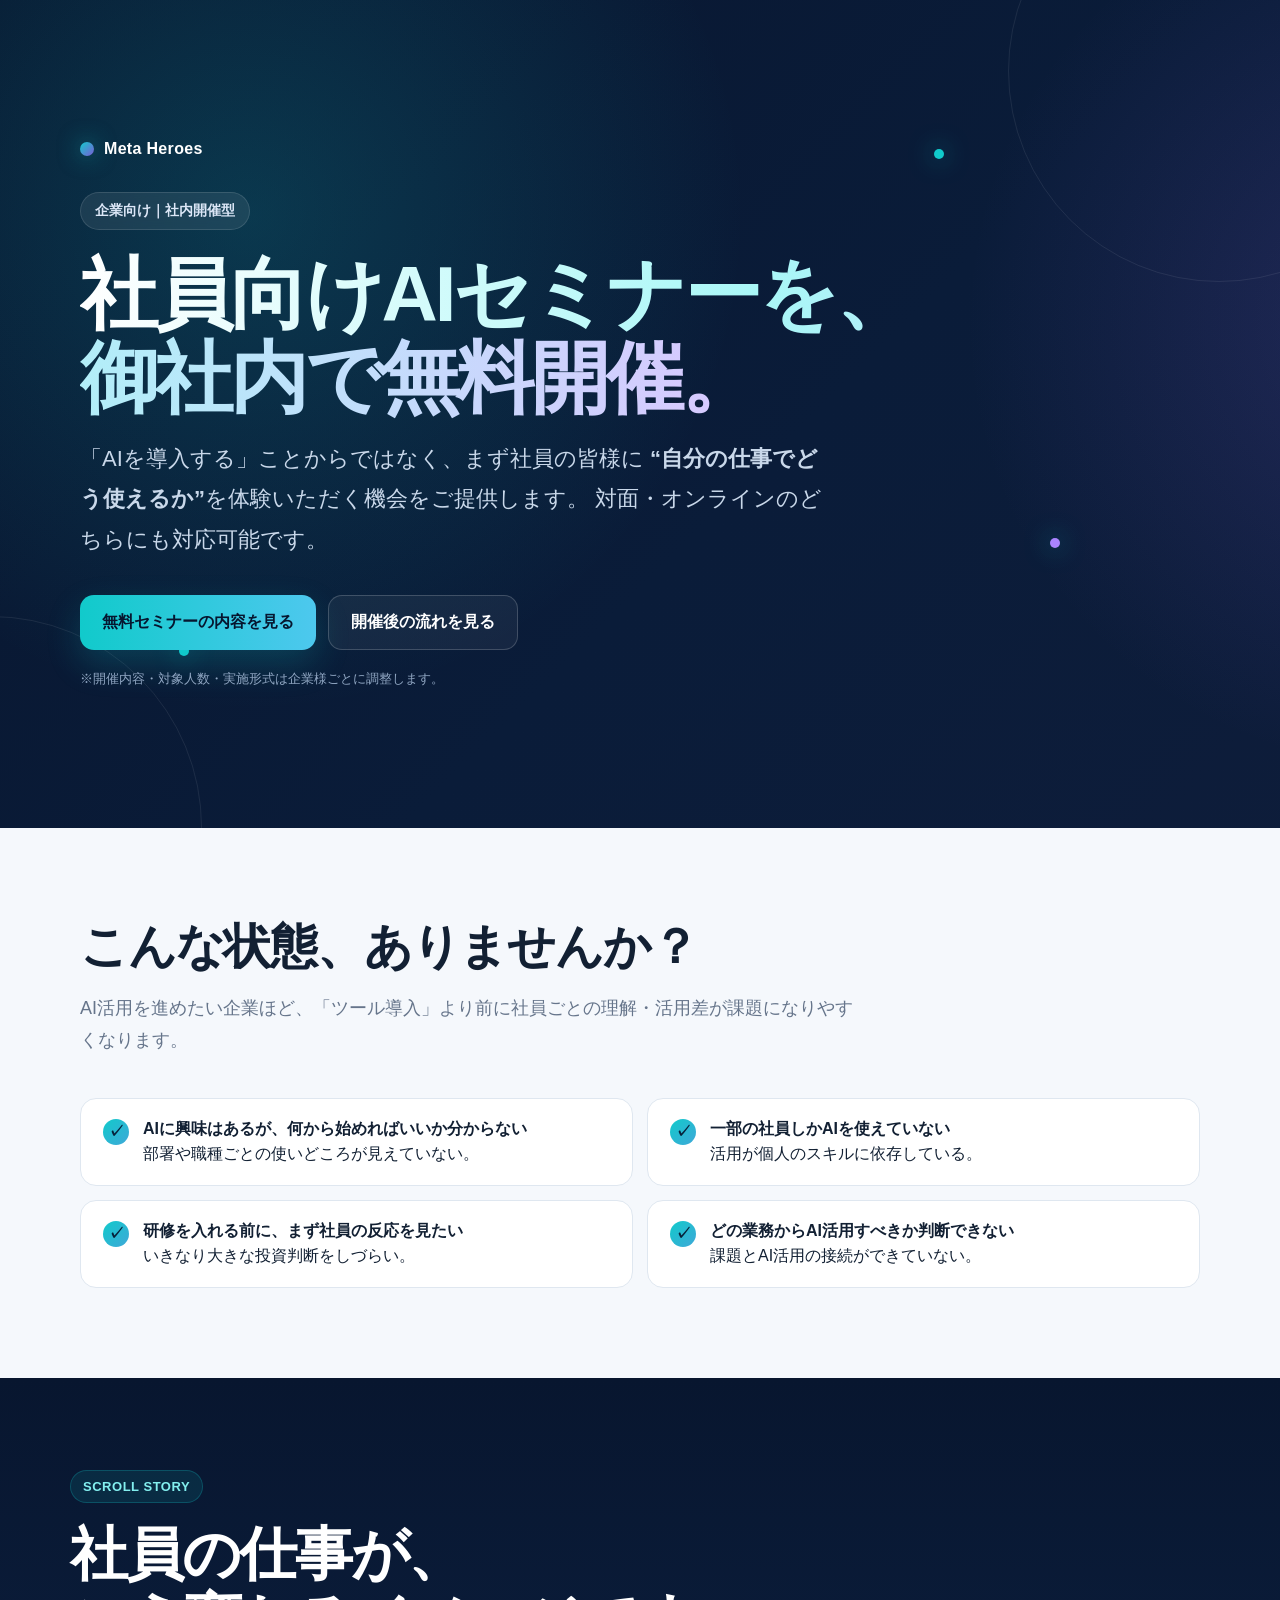
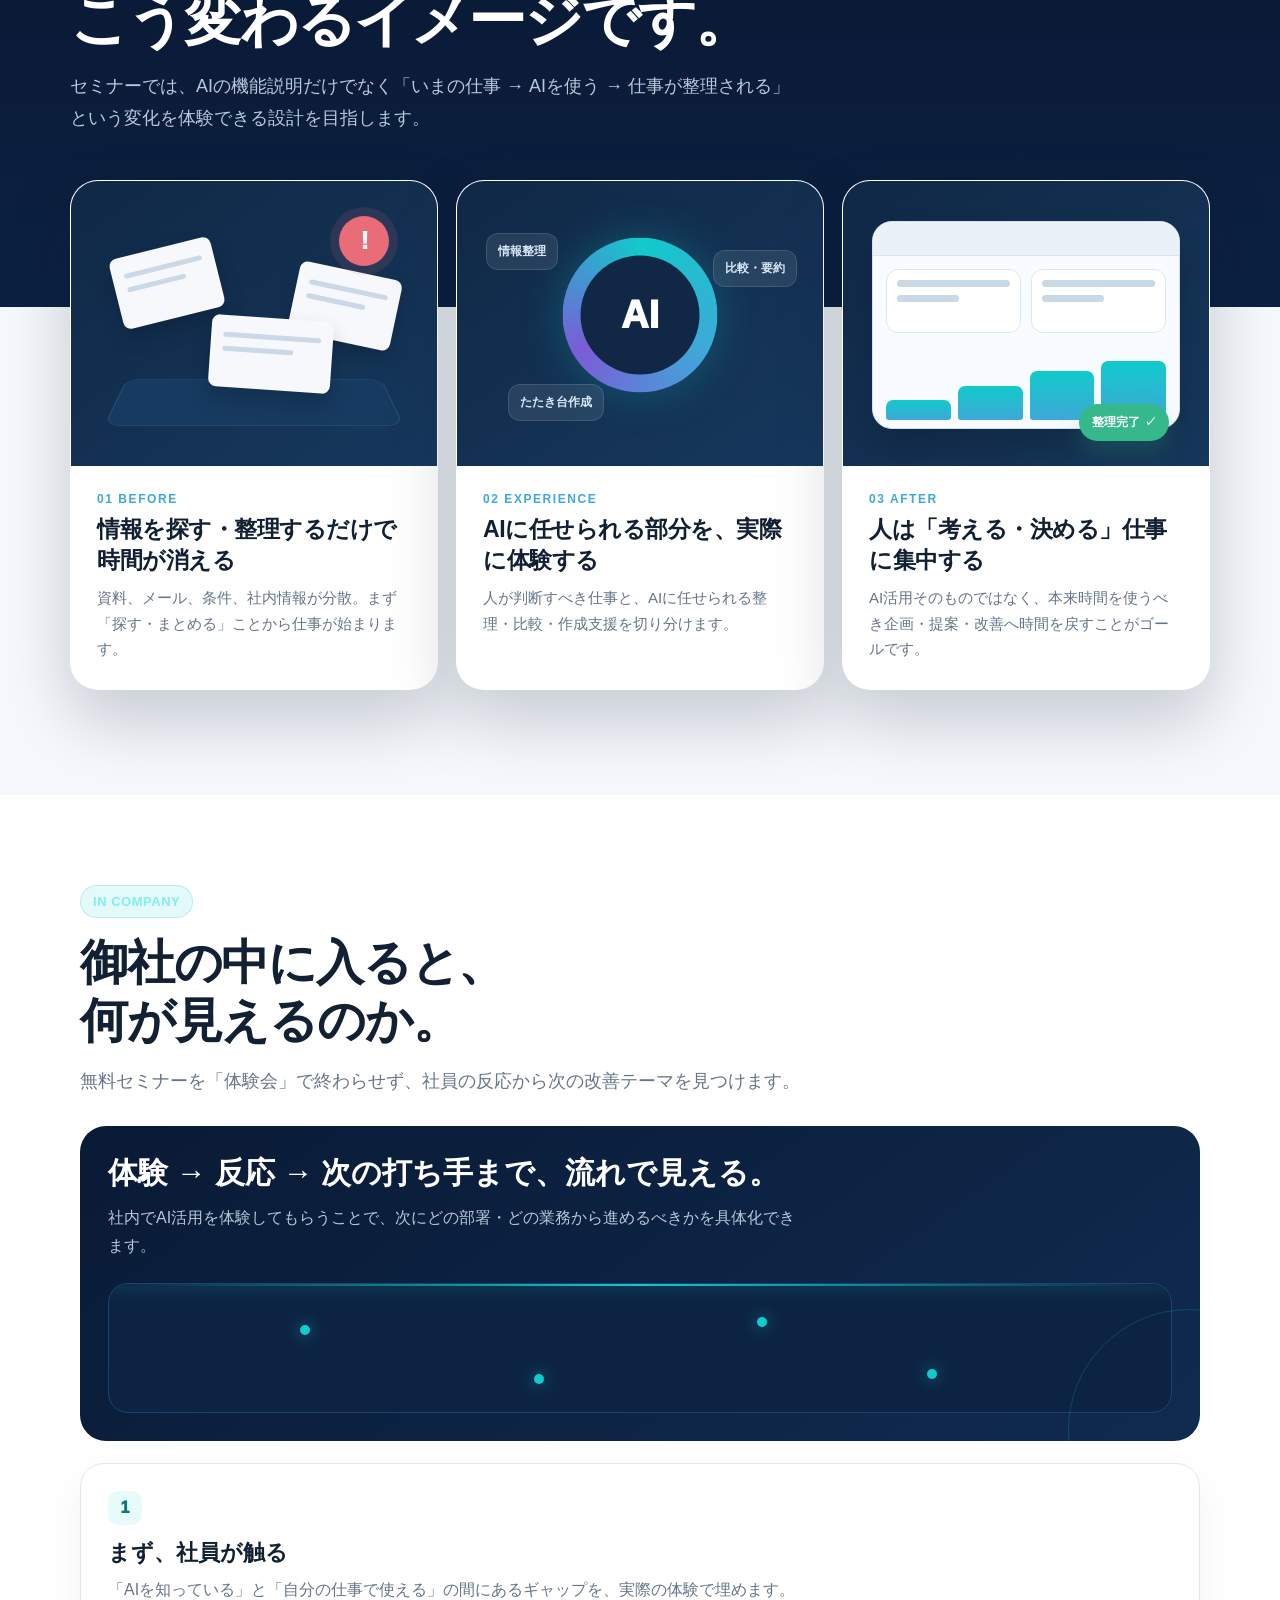
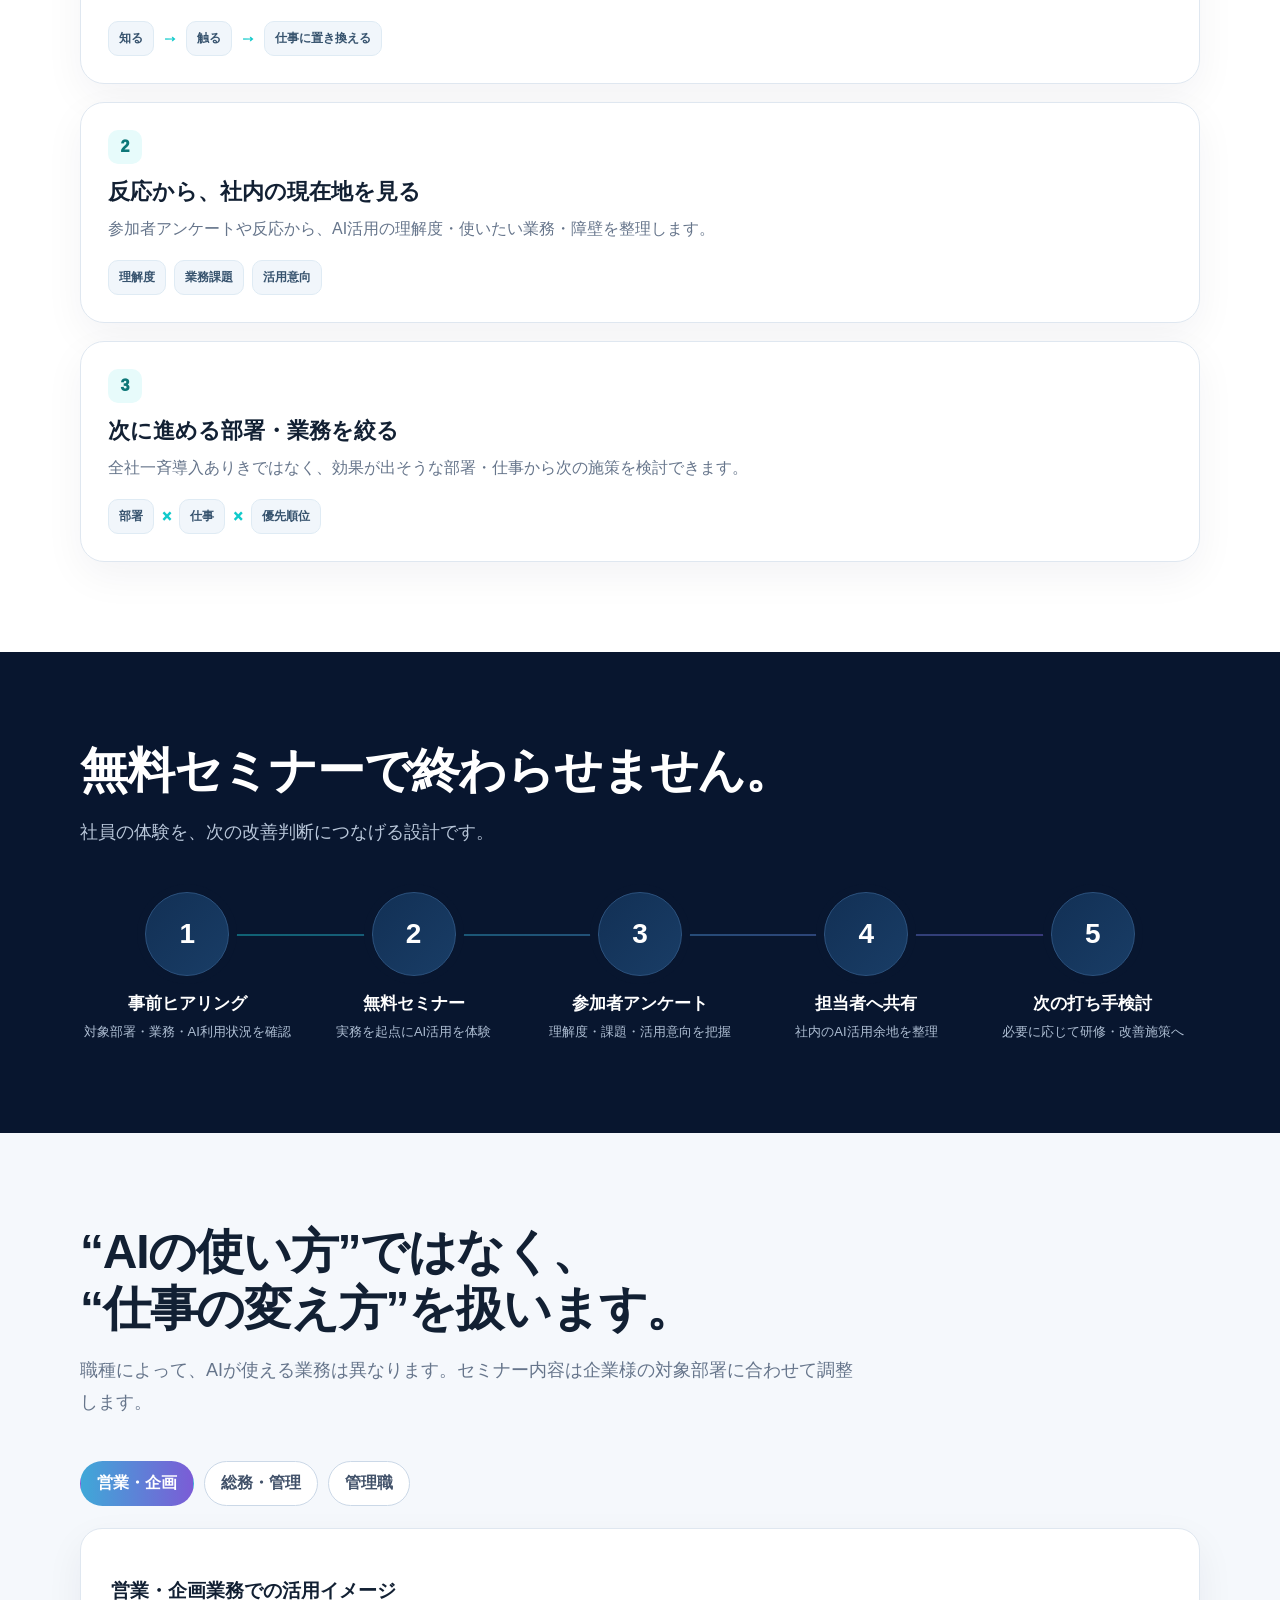
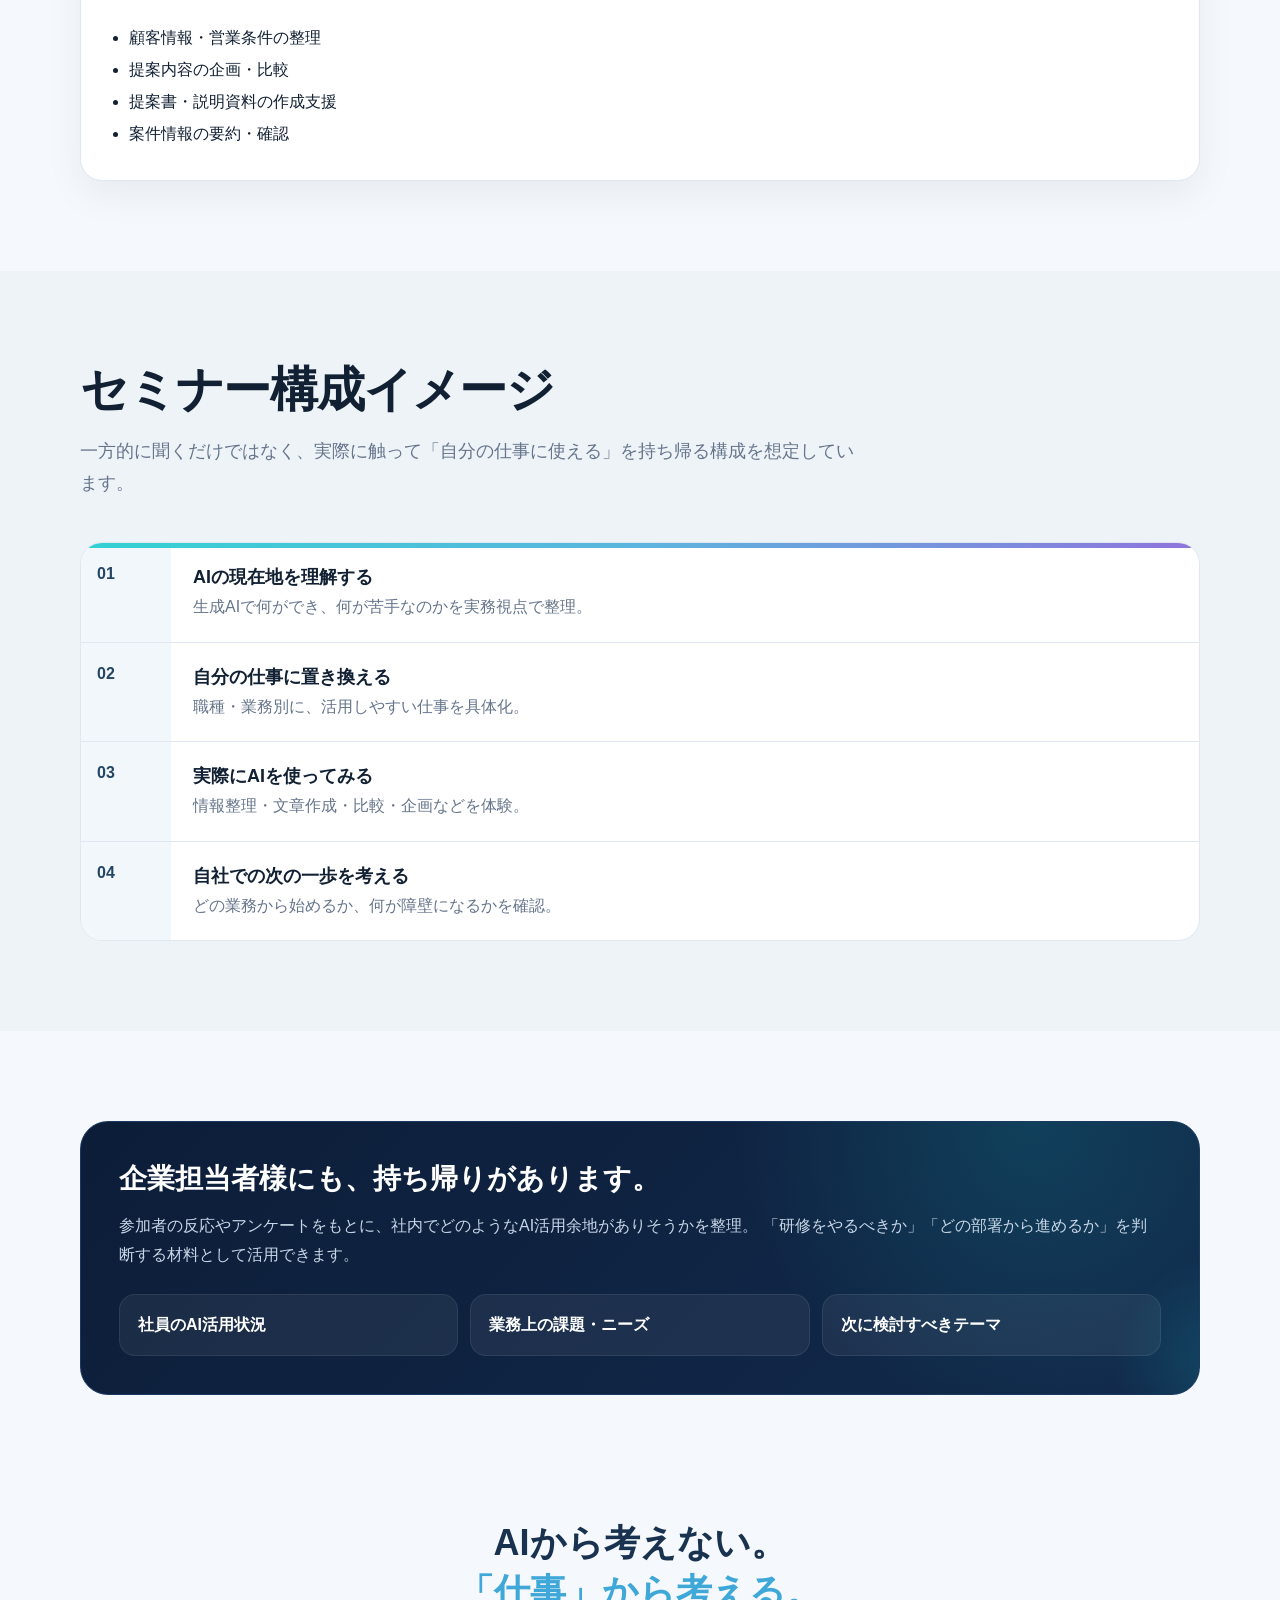
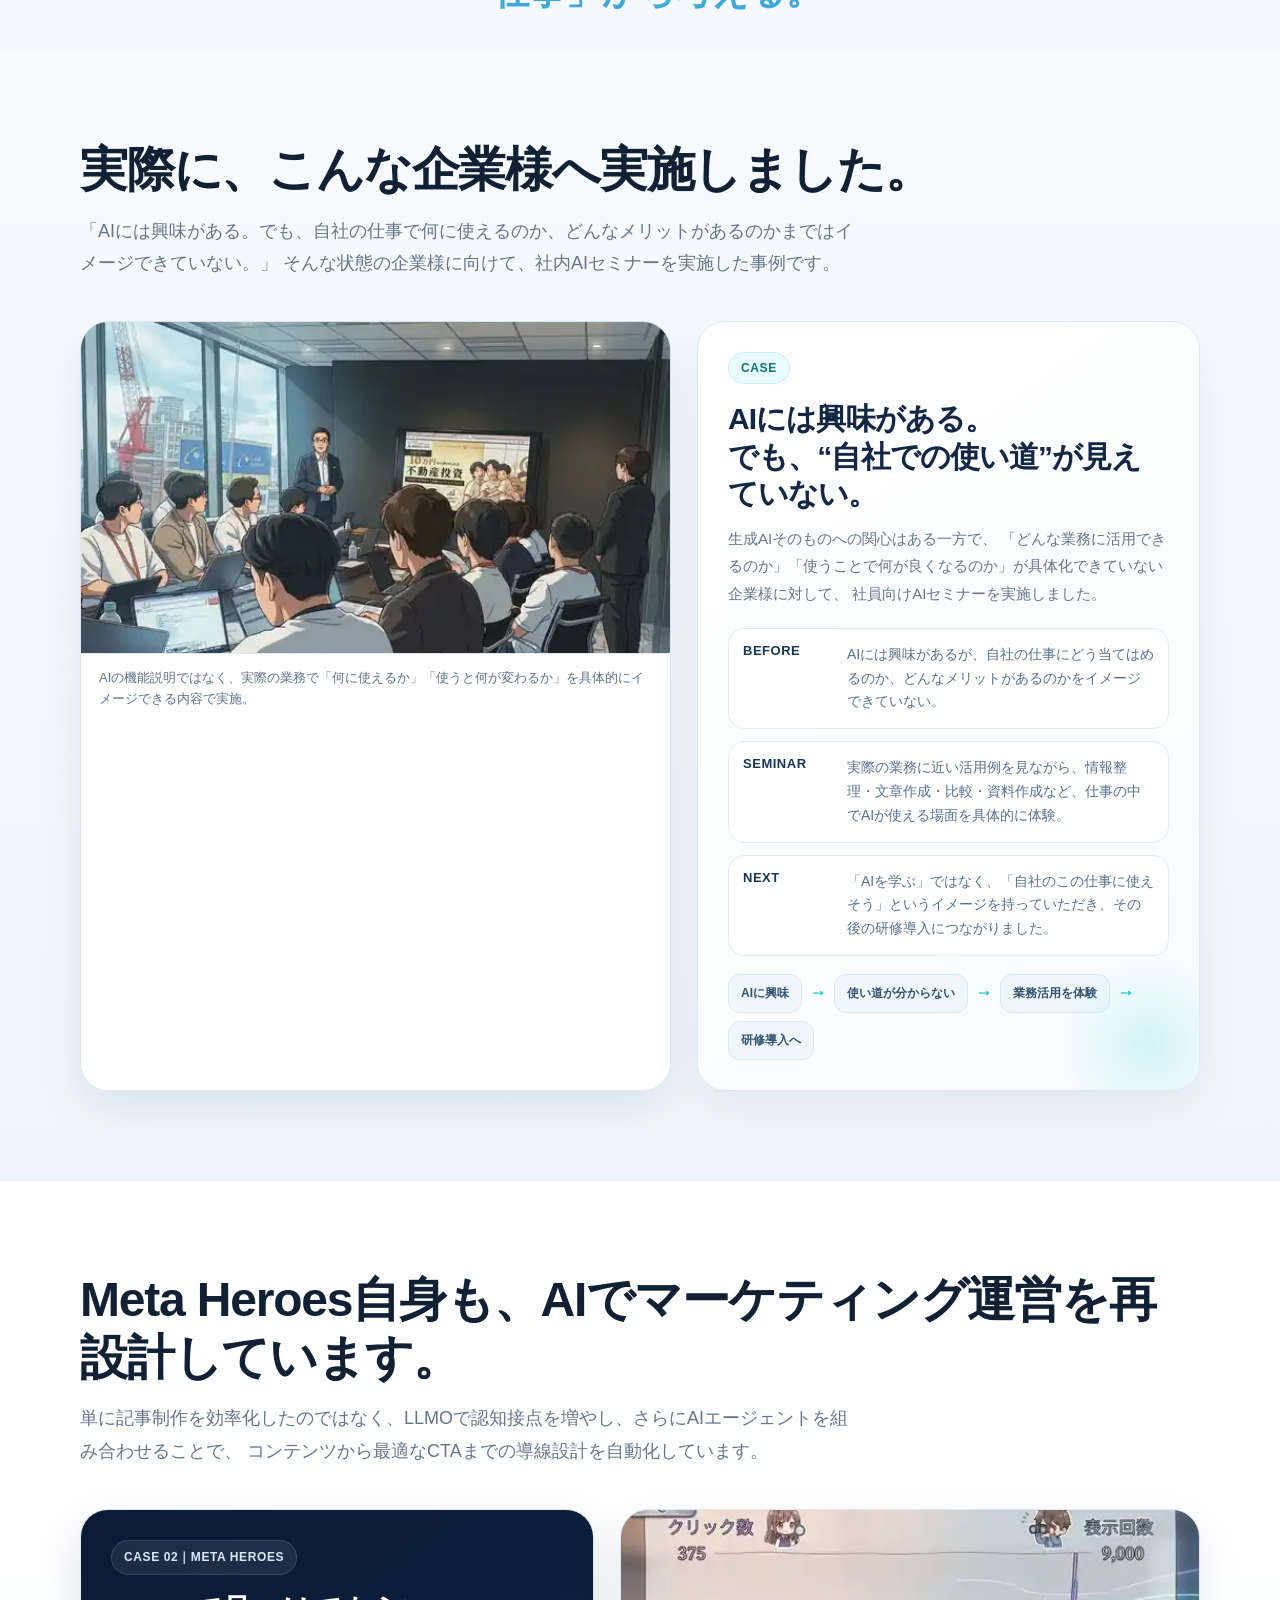
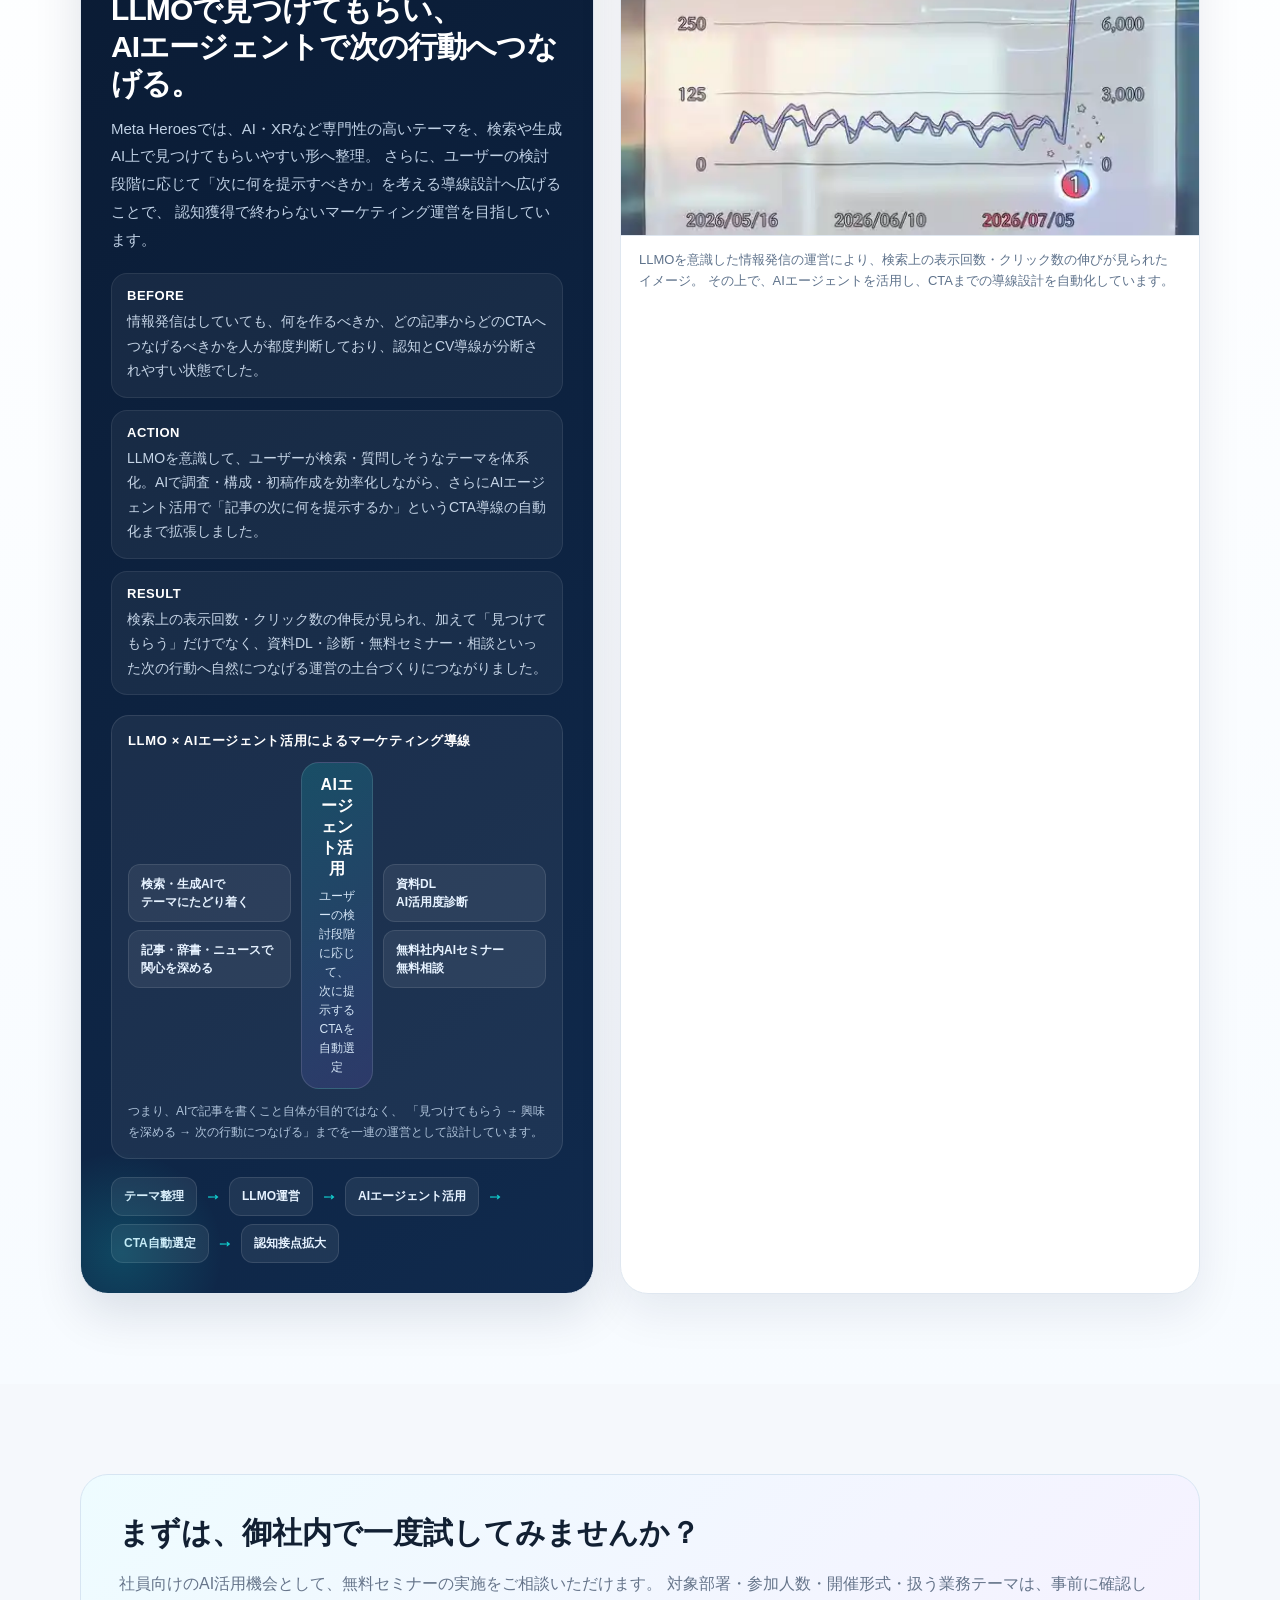
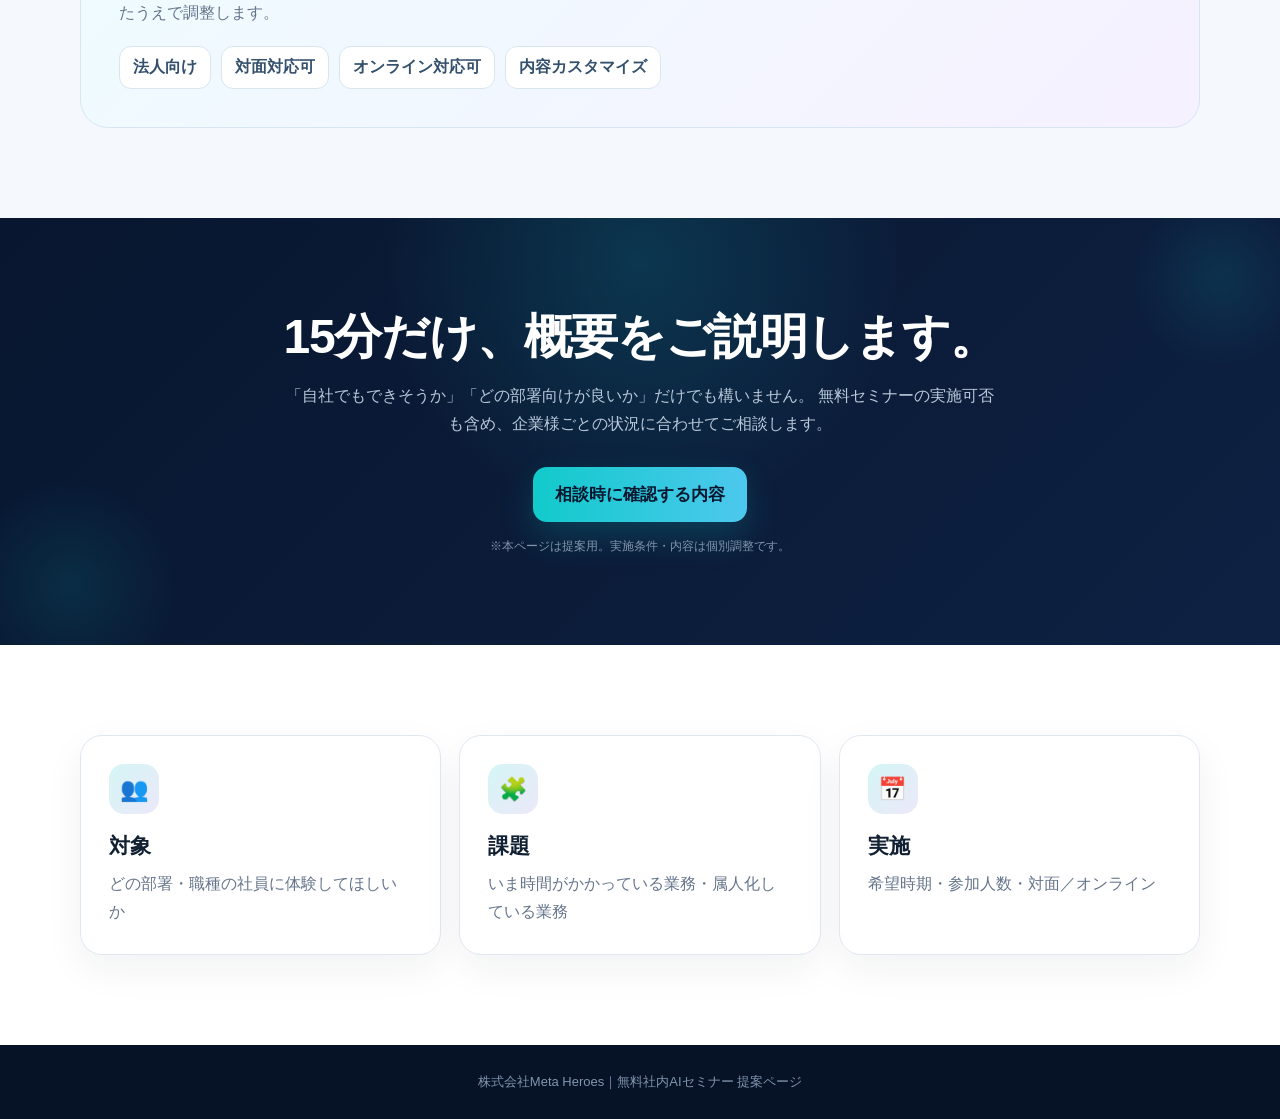
==== ai-reskilling/index.html @ c74b339d "Add AI reskilling public entry page" ====
<!doctype html>
<html lang="ja">
<head>
  <meta charset="utf-8">
  <meta name="viewport" content="width=device-width,initial-scale=1,viewport-fit=cover">
  <meta name="robots" content="noindex,nofollow,noarchive">
  <title>Meta Heroes｜無料社内AIセミナー</title>
  <style>
    *{box-sizing:border-box}body{margin:0;min-height:100vh;display:grid;place-items:center;background:#08162f;color:#fff;font-family:-apple-system,BlinkMacSystemFont,"Segoe UI","Hiragino Kaku Gothic ProN","Yu Gothic",Meiryo,sans-serif}.loader{text-align:center;padding:32px}.dot{width:14px;height:14px;margin:0 auto 18px;border-radius:50%;background:#11cacb;box-shadow:0 0 24px rgba(17,202,203,.7);animation:p 1.2s ease-in-out infinite}@keyframes p{50%{transform:scale(1.45);opacity:.55}}h1{font-size:20px;margin:0 0 8px}p{color:#a9bad0;font-size:14px;line-height:1.7;margin:0}
  </style>
</head>
<body>
  <main class="loader" id="loading">
    <div class="dot"></div>
    <h1>Meta Heroes</h1>
    <p>提案ページを読み込んでいます。</p>
  </main>
  <script>
    (async()=>{
      const files=[
        'assets/site-01.txt',
        'assets/site-02.txt',
        'assets/site-03.txt',
        'assets/site-04.txt',
        'assets/site-05a.txt',
        'assets/site-05b.txt',
        'assets/site-05c.txt',
        'assets/site-06a.txt',
        'assets/site-06b.txt'
      ];
      try{
        const parts=await Promise.all(files.map(async(file)=>{
          const response=await fetch(file,{cache:'no-store'});
          if(!response.ok) throw new Error(`${file}: ${response.status}`);
          return response.text();
        }));
        document.open();
        document.write(parts.join(''));
        document.close();
      }catch(error){
        console.error(error);
        document.getElementById('loading').innerHTML='<h1>読み込みに失敗しました</h1><p>時間をおいてページを再読み込みしてください。</p>';
      }
    })();
  </script>
</body>
</html>
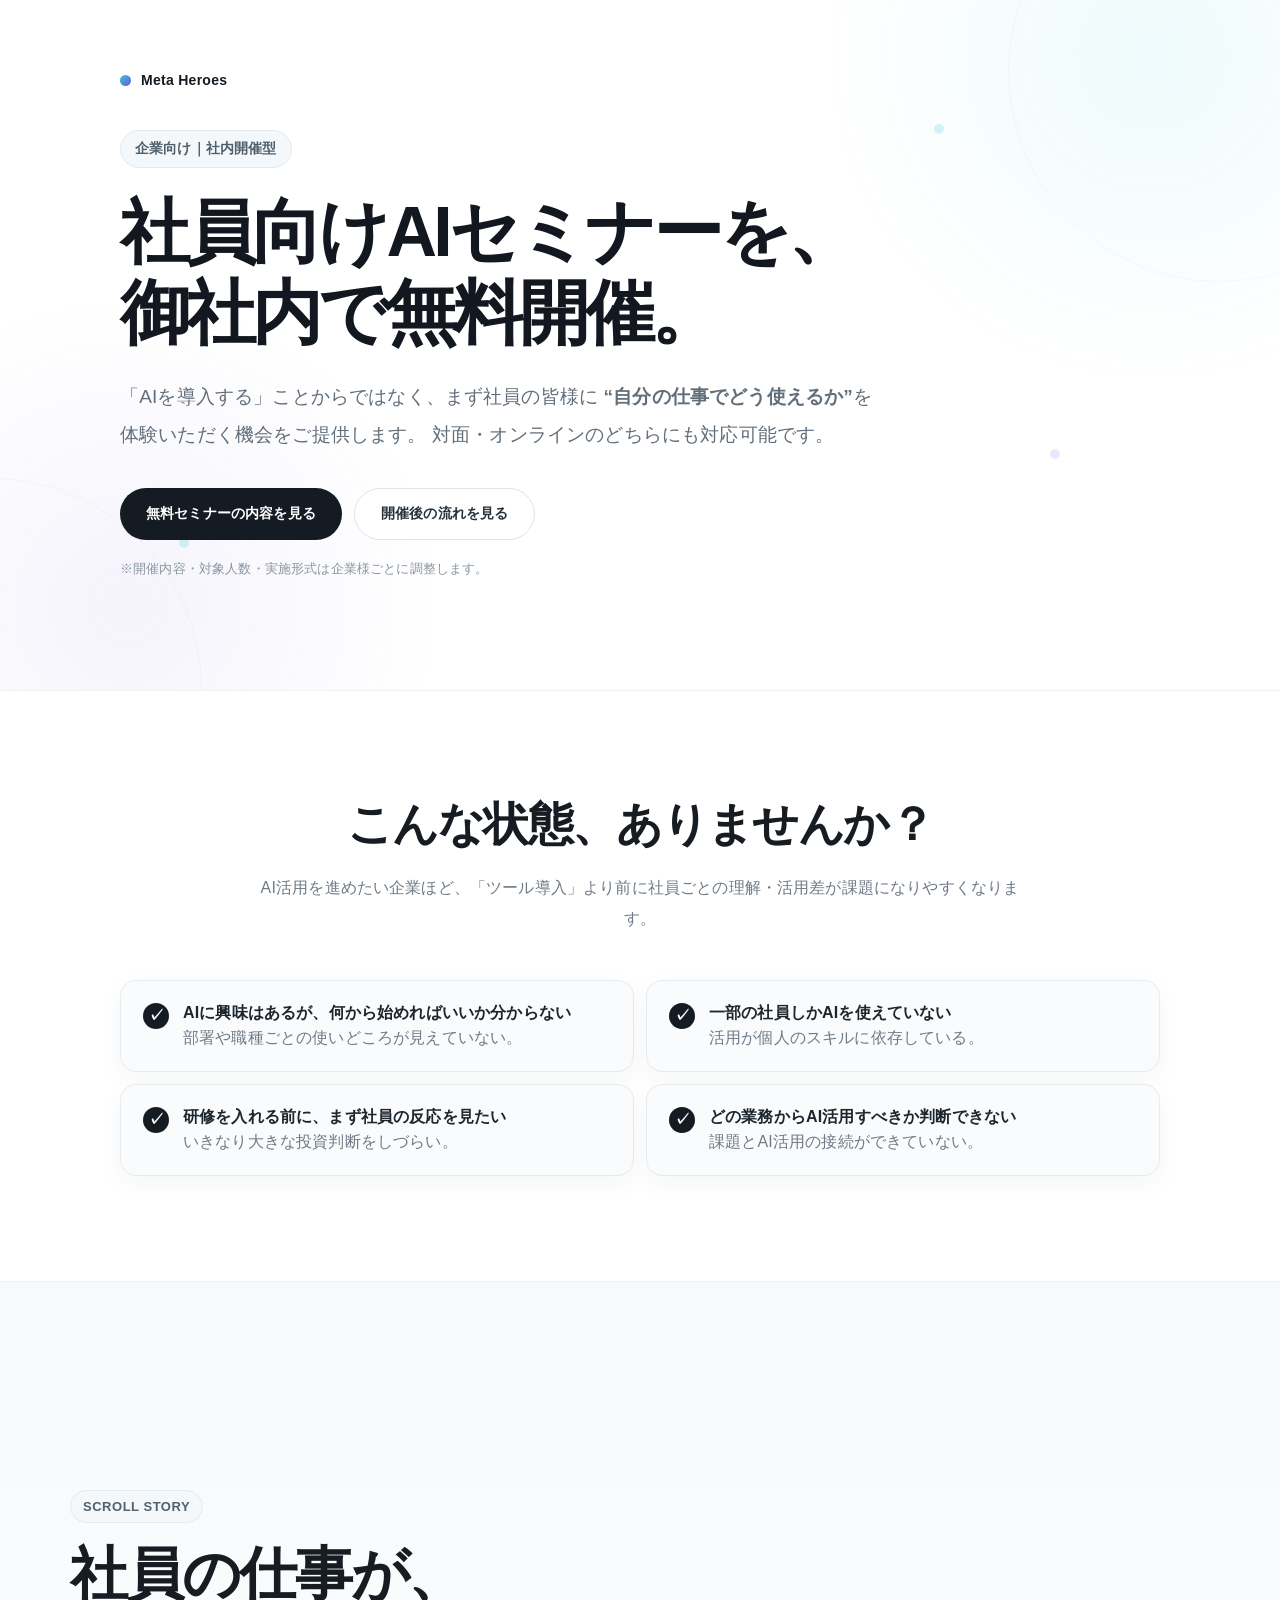
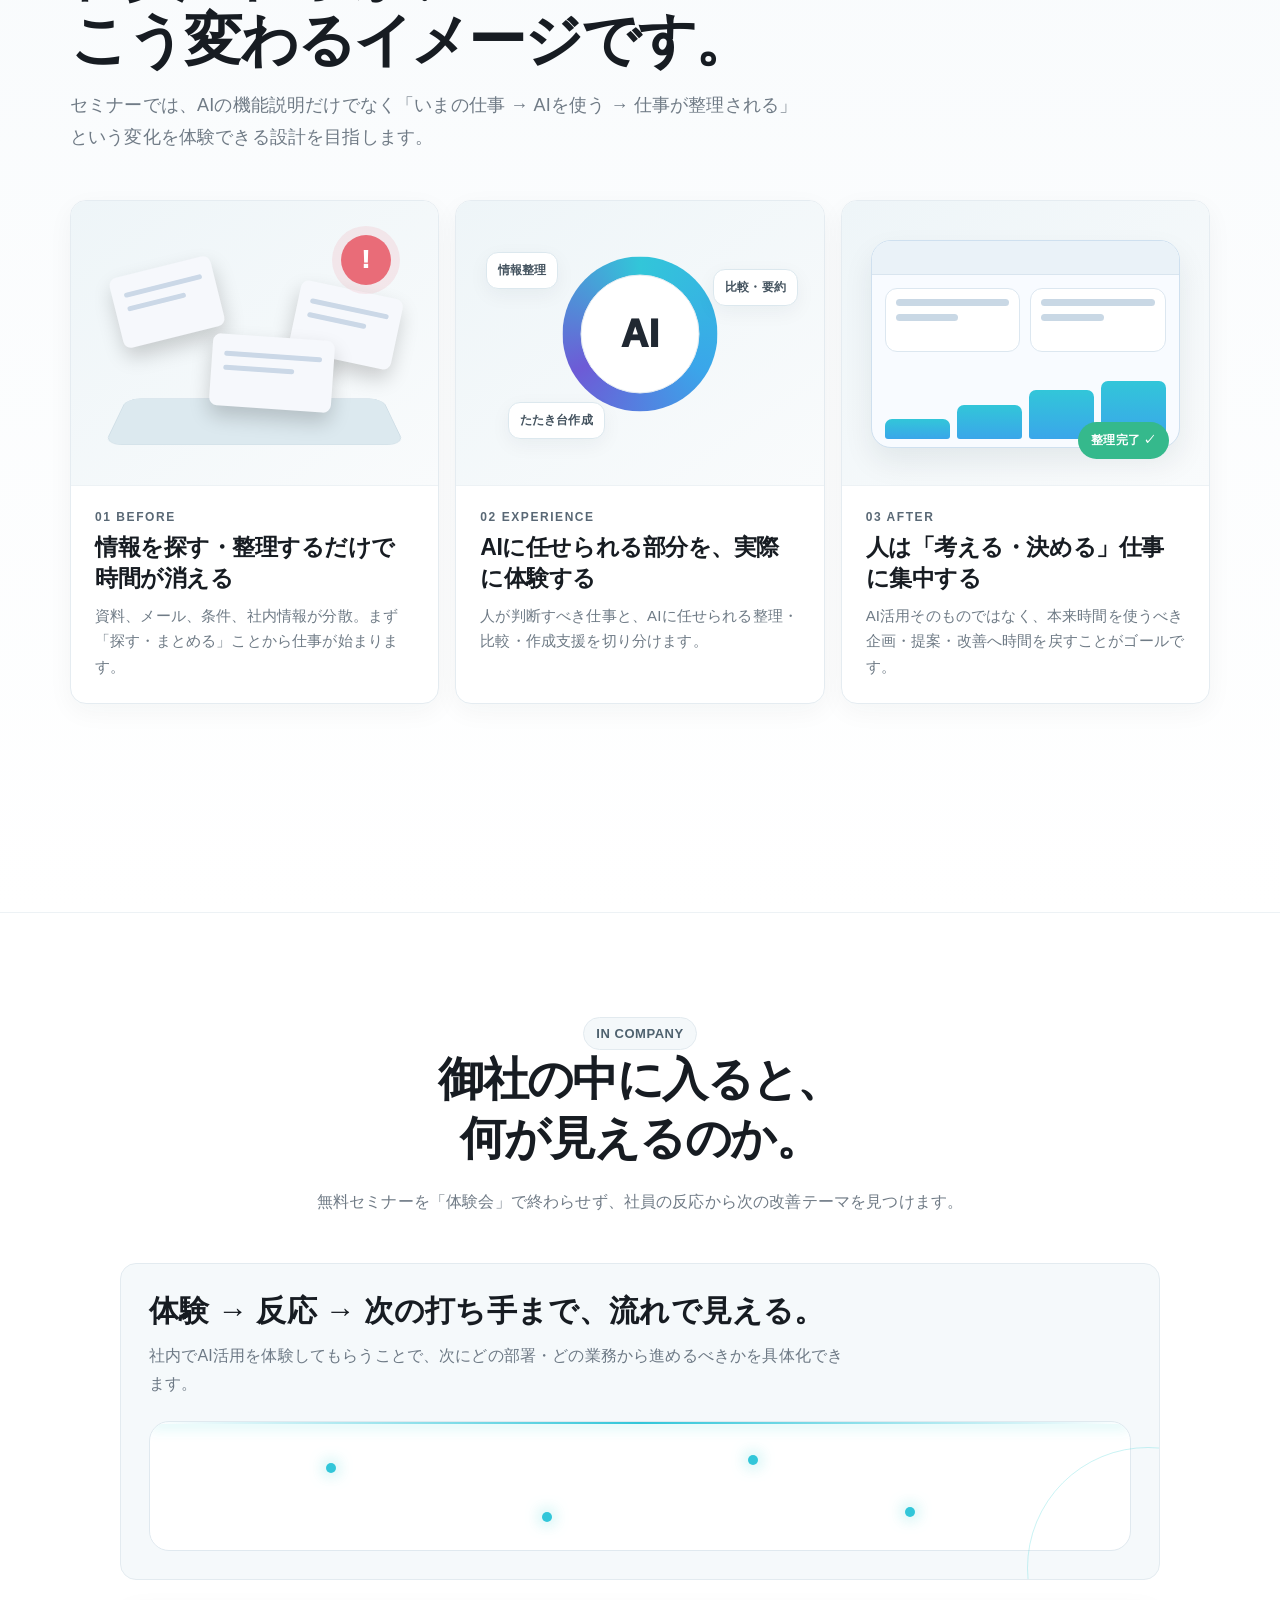
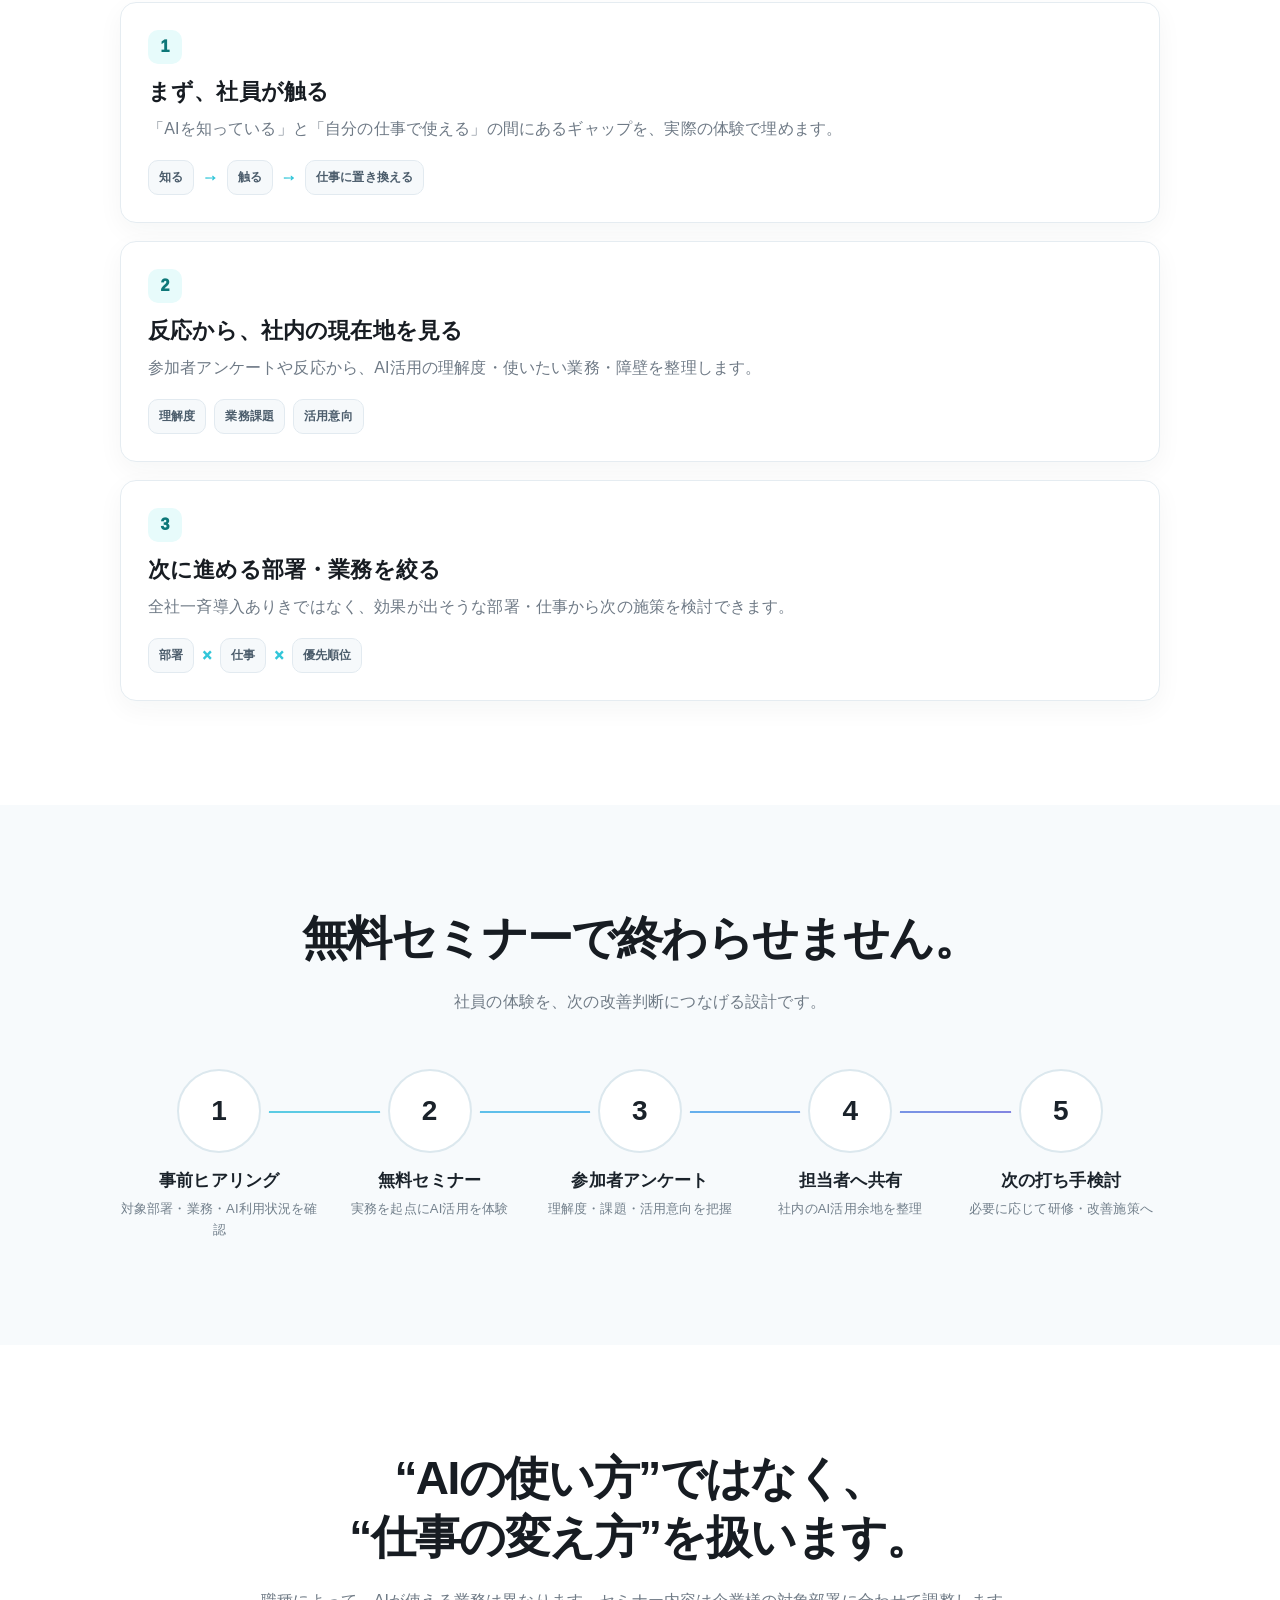
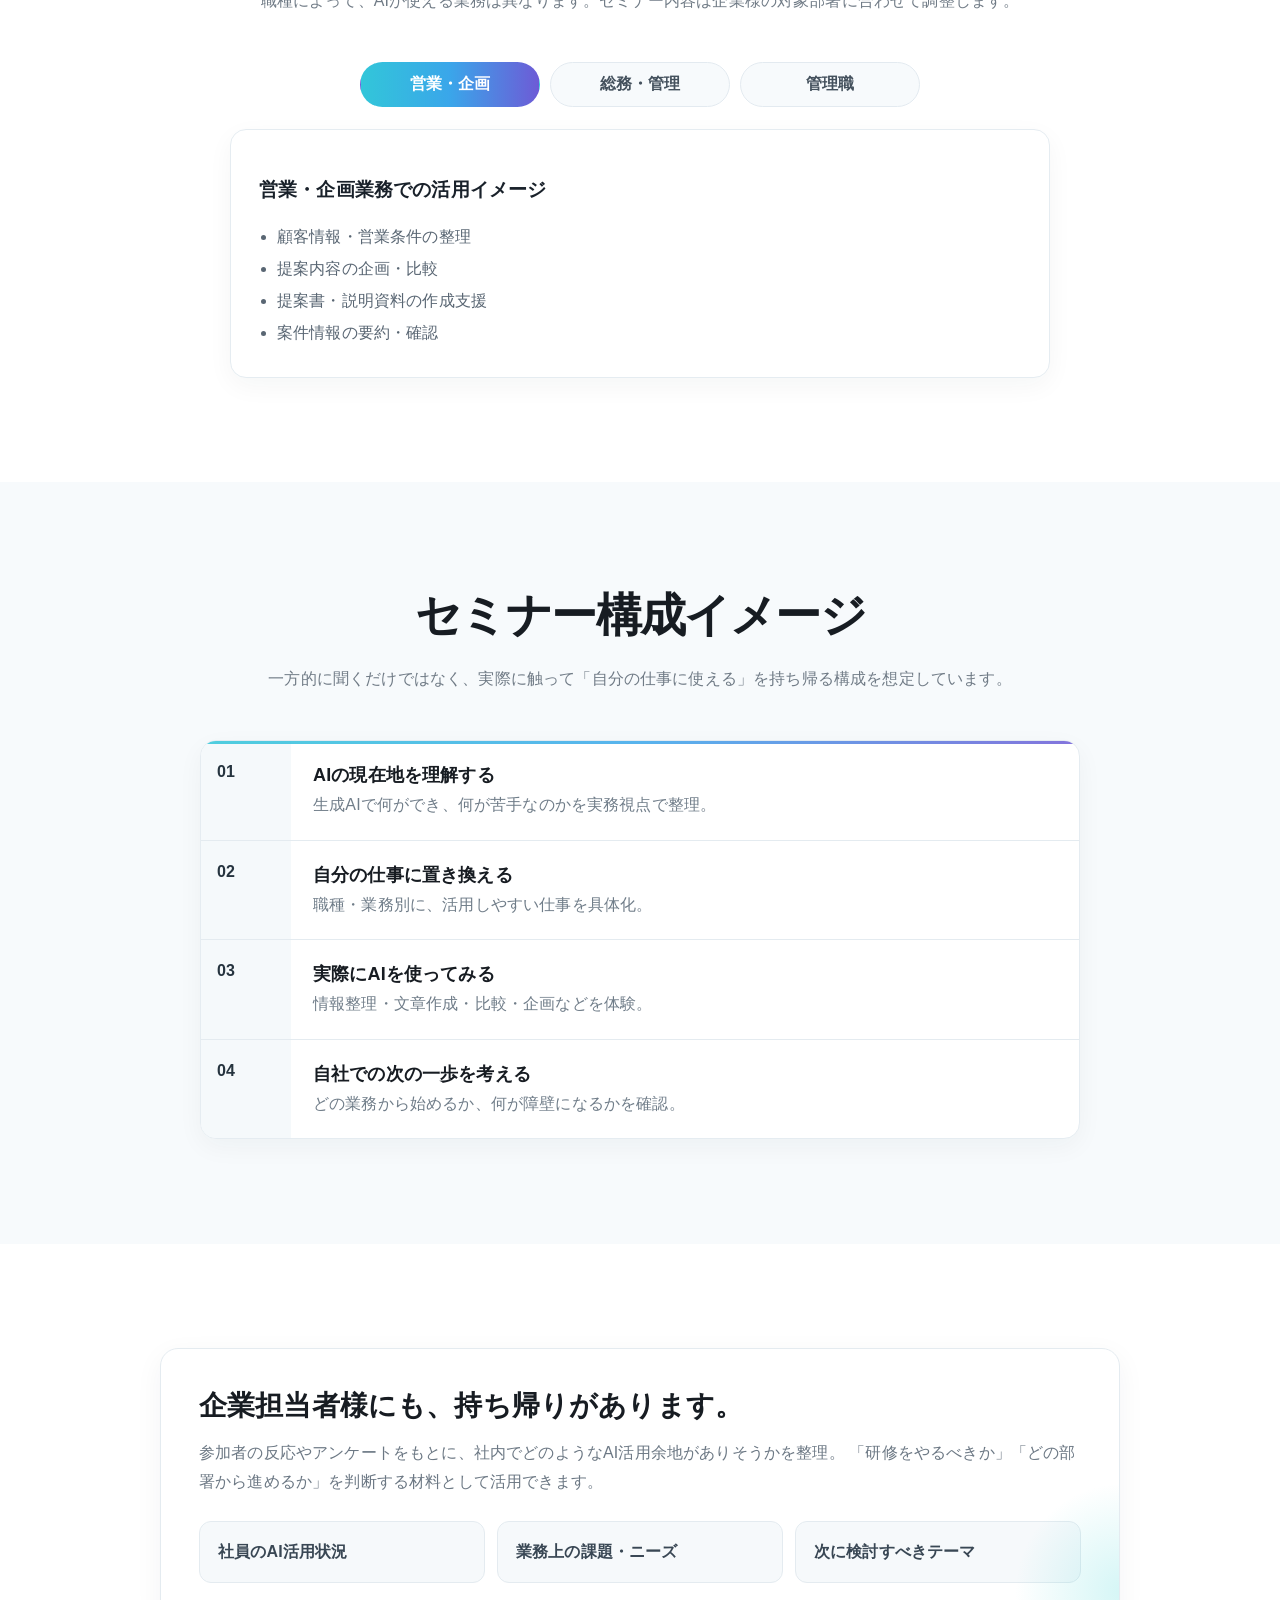
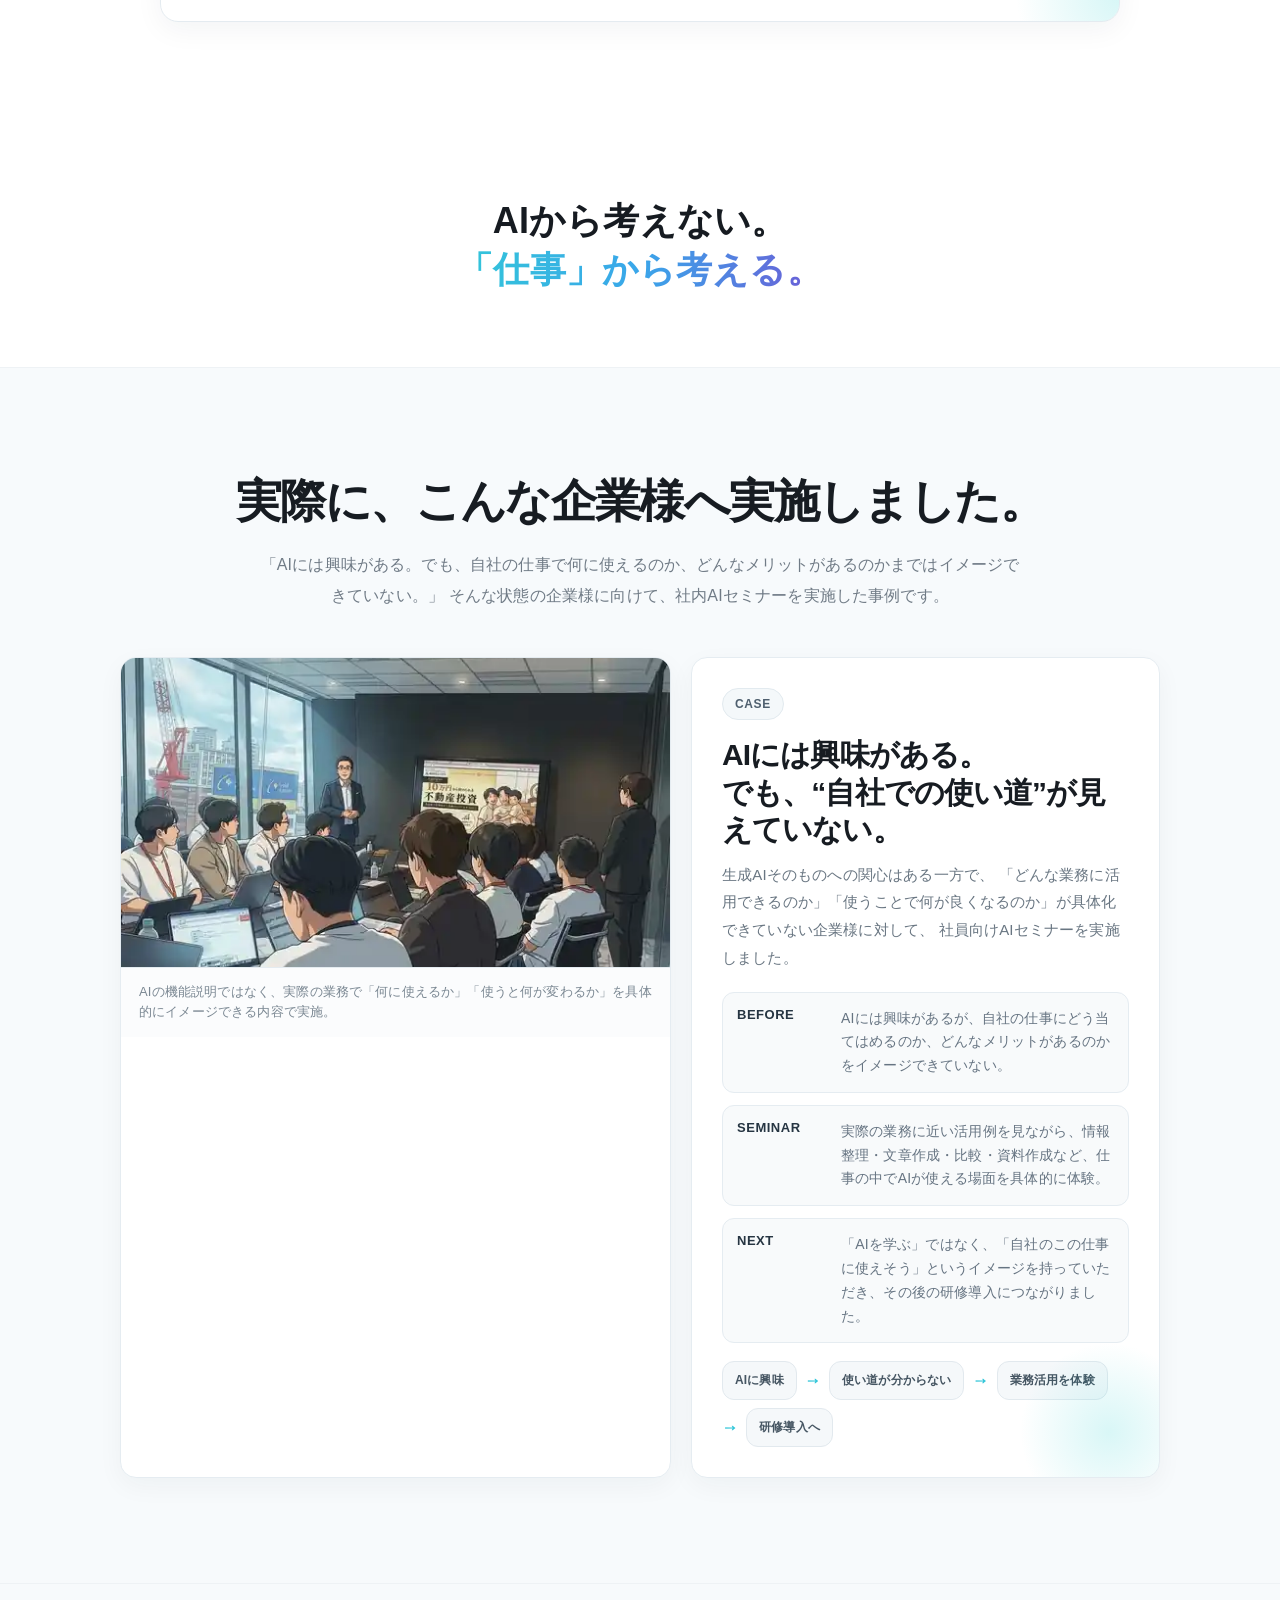
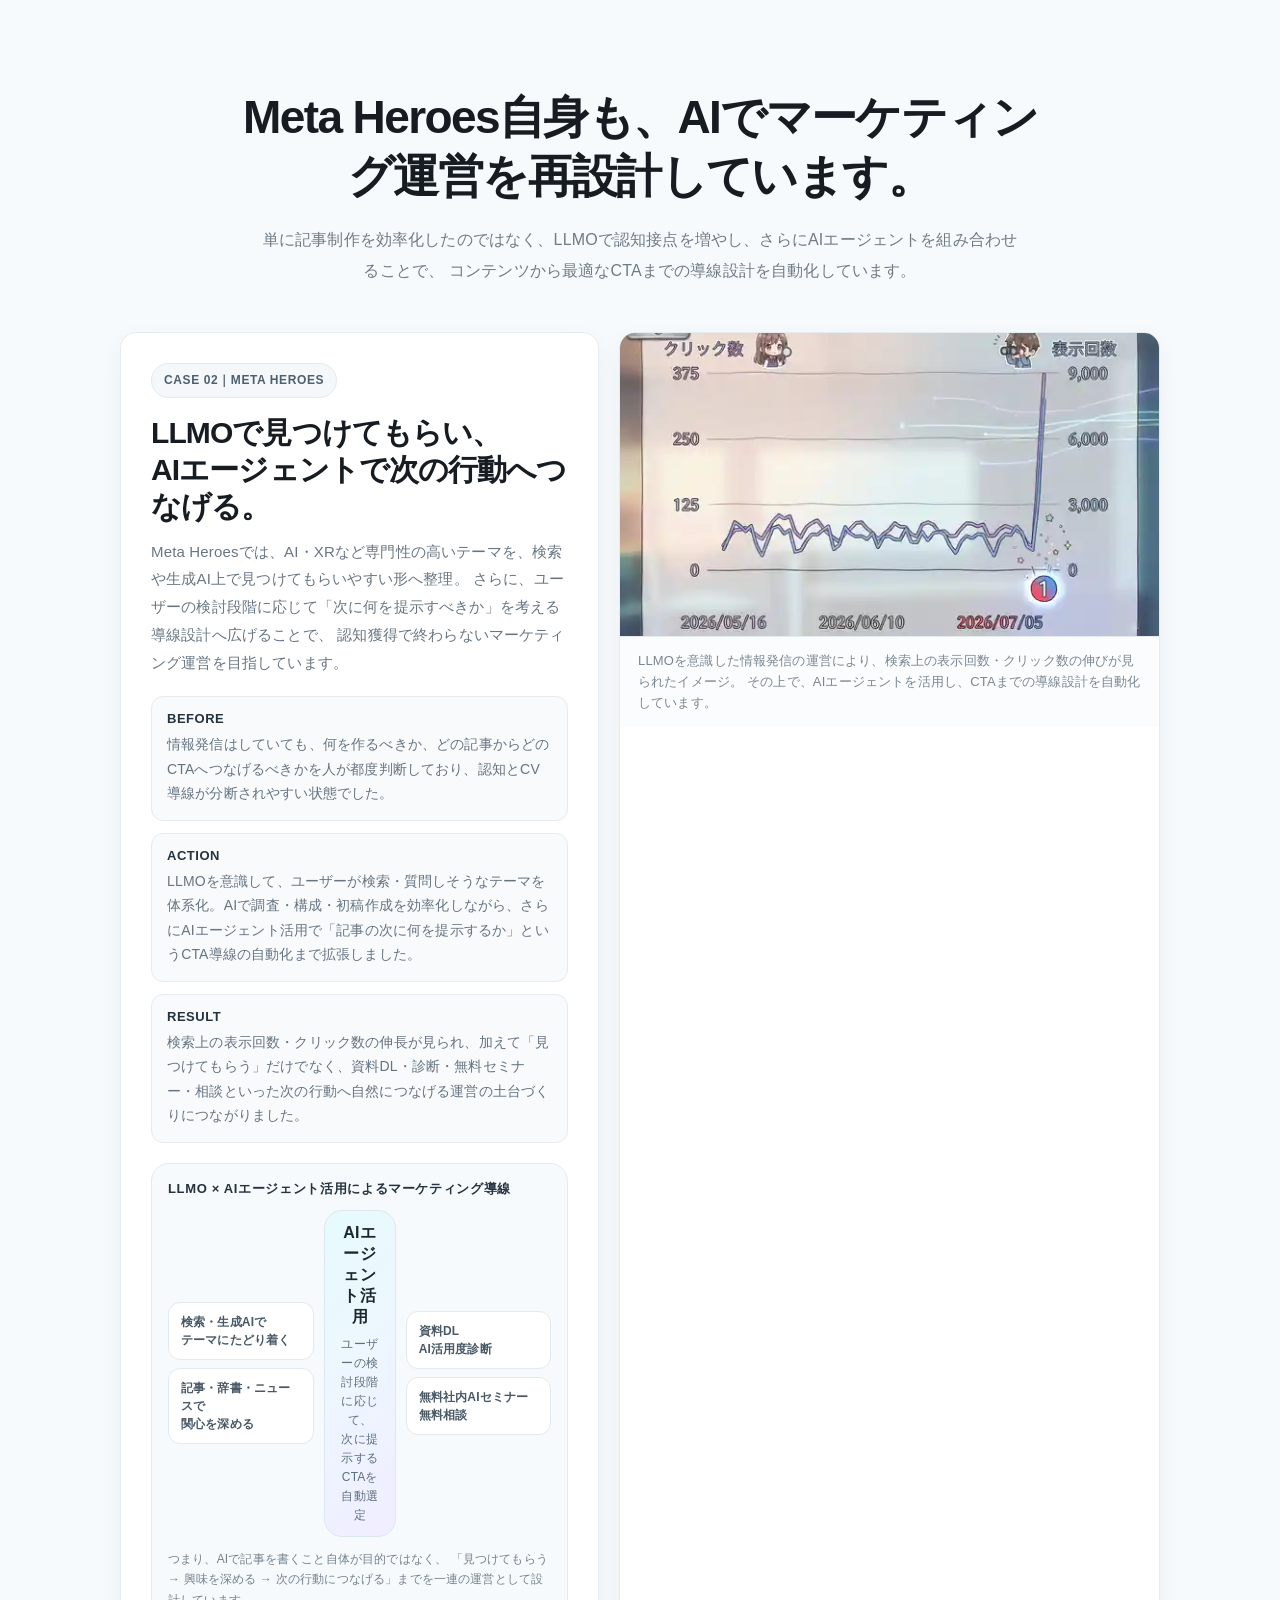
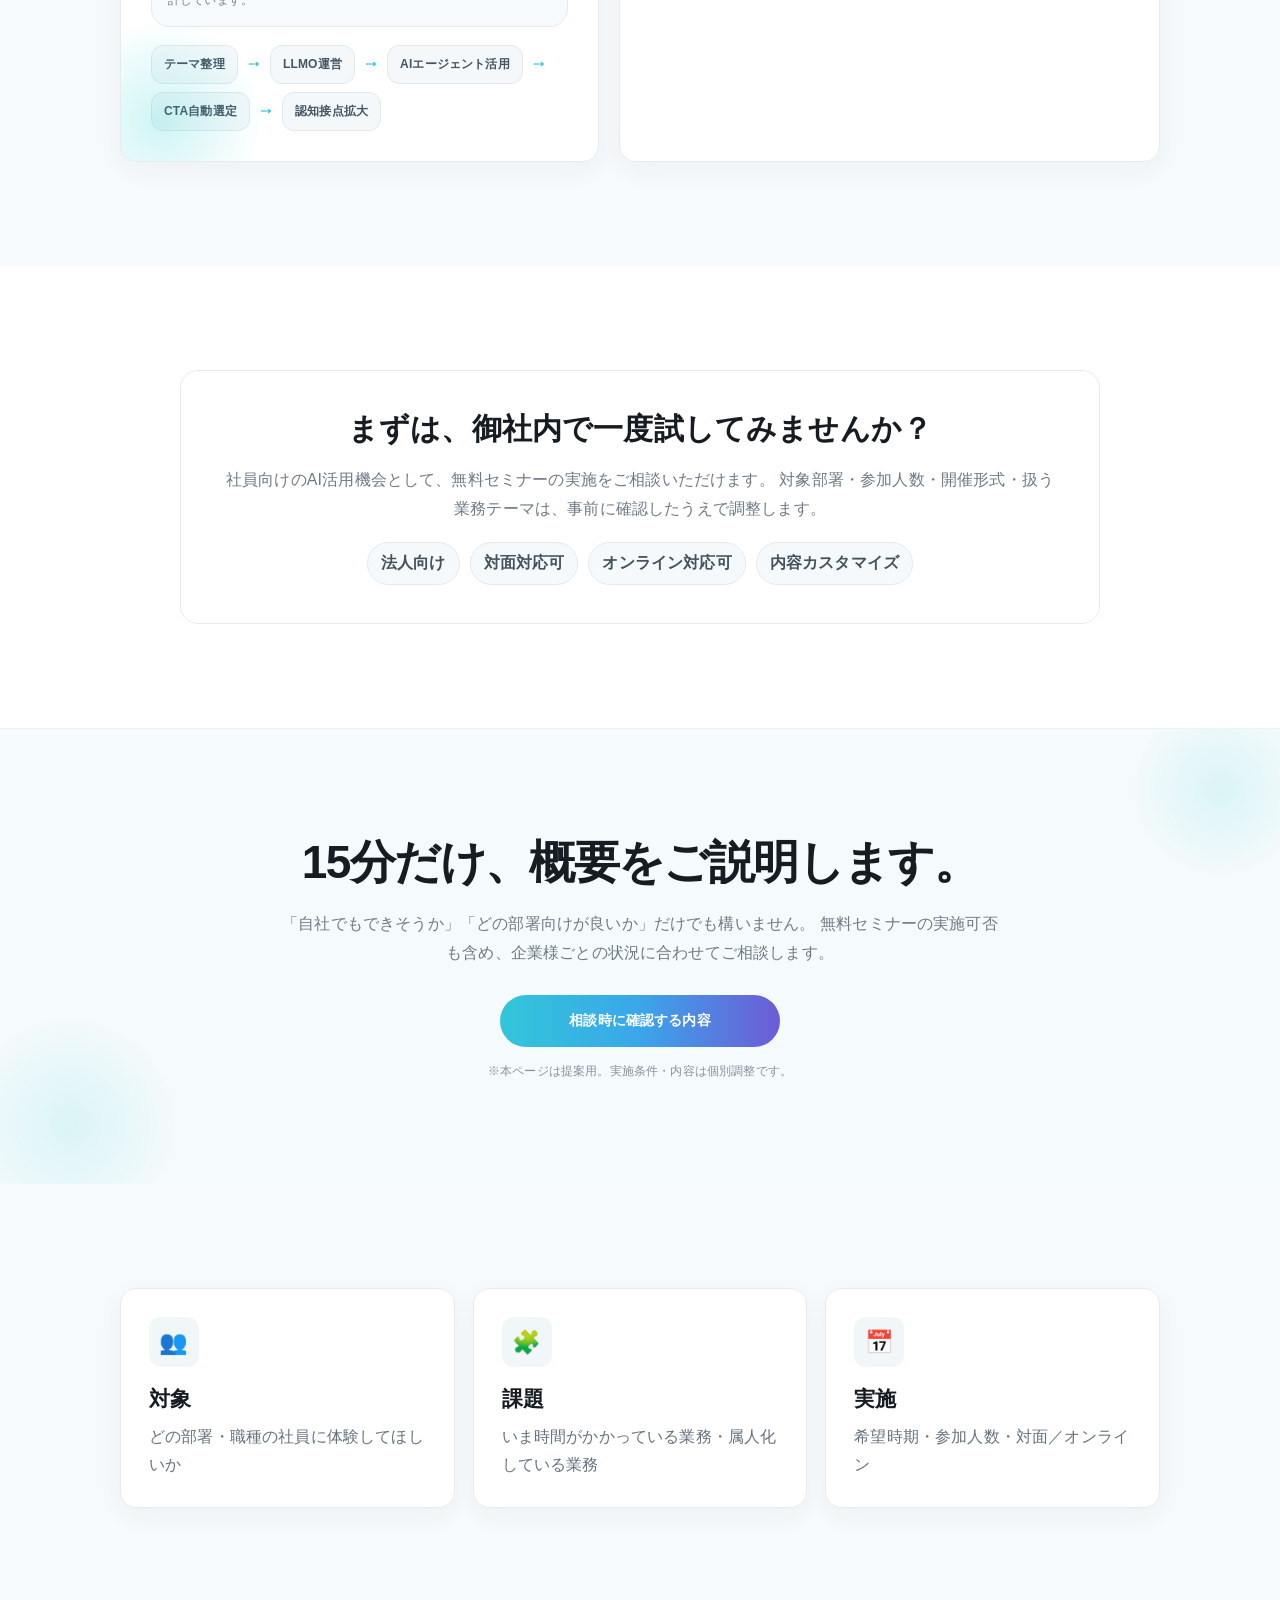
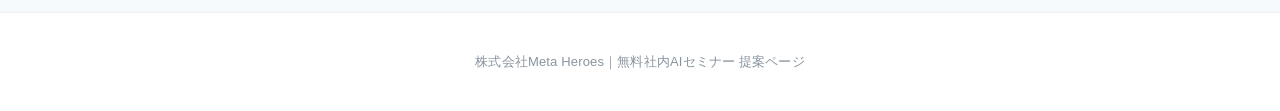
==== commit 1d8d21dd: "Redesign AI reskilling page to light minimal reference style" ====
--- a/ai-reskilling/index.html
+++ b/ai-reskilling/index.html
@@ -4,9 +4,16 @@
   <meta charset="utf-8">
   <meta name="viewport" content="width=device-width,initial-scale=1,viewport-fit=cover">
   <meta name="robots" content="noindex,nofollow,noarchive">
+  <meta name="theme-color" content="#ffffff">
   <title>Meta Heroes｜無料社内AIセミナー</title>
   <style>
-    *{box-sizing:border-box}body{margin:0;min-height:100vh;display:grid;place-items:center;background:#08162f;color:#fff;font-family:-apple-system,BlinkMacSystemFont,"Segoe UI","Hiragino Kaku Gothic ProN","Yu Gothic",Meiryo,sans-serif}.loader{text-align:center;padding:32px}.dot{width:14px;height:14px;margin:0 auto 18px;border-radius:50%;background:#11cacb;box-shadow:0 0 24px rgba(17,202,203,.7);animation:p 1.2s ease-in-out infinite}@keyframes p{50%{transform:scale(1.45);opacity:.55}}h1{font-size:20px;margin:0 0 8px}p{color:#a9bad0;font-size:14px;line-height:1.7;margin:0}
+    *{box-sizing:border-box}
+    body{margin:0;min-height:100vh;display:grid;place-items:center;background:#fff;color:#171c22;font-family:-apple-system,BlinkMacSystemFont,"Segoe UI","Hiragino Kaku Gothic ProN","Yu Gothic",Meiryo,sans-serif}
+    .loader{text-align:center;padding:32px}
+    .dot{width:12px;height:12px;margin:0 auto 18px;border-radius:50%;background:linear-gradient(135deg,#32c6d9,#6d5bd6);animation:p 1.2s ease-in-out infinite}
+    @keyframes p{50%{transform:scale(1.45);opacity:.55}}
+    h1{font-size:20px;margin:0 0 8px}
+    p{color:#75818c;font-size:14px;line-height:1.7;margin:0}
   </style>
 </head>
 <body>
@@ -28,14 +35,17 @@
         'assets/site-06a.txt',
         'assets/site-06b.txt'
       ];
+      const theme='\n<style id="reference-theme">\n:root{\n  --navy:#151b22;\n  --navy2:#222b35;\n  --cyan:#32c6d9;\n  --blue:#3aa6ea;\n  --purple:#6d5bd6;\n  --pink:#7a63dd;\n  --white:#ffffff;\n  --text:#171c22;\n  --muted:#66727f;\n  --bg:#ffffff;\n  --line:#e4ebf0;\n}\nhtml,body{background:#fff!important;color:var(--text)!important}\nbody{font-family:-apple-system,BlinkMacSystemFont,"Segoe UI","Noto Sans JP","Hiragino Kaku Gothic ProN","Yu Gothic",Meiryo,sans-serif!important;letter-spacing:.01em}\n.wrap{width:min(1040px,100%)!important}\nsection{padding:104px 20px!important}\n.section-title{color:#171c22!important;font-size:clamp(30px,4.2vw,46px)!important;line-height:1.28!important;letter-spacing:-.035em!important;text-align:center!important;margin:0 auto 18px!important;max-width:820px}\n.section-lead{color:#707b86!important;max-width:760px!important;margin:0 auto 46px!important;text-align:center!important;font-size:16px!important;line-height:1.95!important}\n.card,.problem,.tab-panel,.agenda,.offer,.case-image-card,.case-content,.selfcase-image-card,.selfcase-content,.journey-card,.scene-card{border-color:#e5ecf1!important;box-shadow:0 8px 26px rgba(18,35,52,.045)!important}\n.hero{min-height:auto!important;background:radial-gradient(circle at 90% 8%,rgba(50,198,217,.08),transparent 25%),radial-gradient(circle at 10% 88%,rgba(109,91,214,.07),transparent 24%),#ffffff!important;color:#171c22!important;padding:72px 20px 112px!important;border-bottom:1px solid #eef2f5}\n.hero::before,.hero::after{border-color:rgba(32,49,65,.06)!important;opacity:.55}\n.brand{color:#151b22!important;margin-bottom:42px!important;font-size:14px!important}.brand-dot{width:11px!important;height:11px!important;box-shadow:none!important;background:linear-gradient(135deg,var(--cyan),var(--purple))!important}\n.badge,.story-kicker,.case-label,.selfcase-label{background:#f4f8fa!important;color:#4e5f6e!important;border:1px solid #e2eaef!important;backdrop-filter:none!important;box-shadow:none!important}\n.hero h1{color:#131820!important;max-width:820px!important;font-size:clamp(42px,6vw,70px)!important;line-height:1.16!important;letter-spacing:-.055em!important;margin:24px 0 24px!important}\n.gradient-text{background:none!important;color:#131820!important;-webkit-text-fill-color:#131820!important}\n.hero p{color:#626f7b!important;max-width:760px!important;font-size:clamp(16px,1.7vw,19px)!important;line-height:2!important}.hero-note{color:#8a96a1!important}.orb{opacity:.2!important;box-shadow:none!important}\n.btn{border-radius:999px!important;min-height:52px;padding:14px 26px!important;font-size:14px!important;font-weight:800!important;box-shadow:none!important}.btn-primary{background:#151b22!important;color:#fff!important}.btn-primary:hover{background:#252d36!important;transform:translateY(-2px)}.btn-ghost{background:#fff!important;color:#26313b!important;border:1px solid #dce5eb!important}\n.dark,.scroll-story,.case-section,.selfcase-section,.cta-section{background:#f7fafc!important;color:#171c22!important}section[style]{background:#f7fafc!important}.dark .section-lead,.story-lead,.cta-section p{color:#707b86!important}.story-title{color:#171c22!important}.story-kicker{color:#4f626f!important}.scroll-story{background:linear-gradient(180deg,#f7fafc 0%,#ffffff 100%)!important;border-top:1px solid #edf2f5;border-bottom:1px solid #edf2f5}.story-shell{padding:104px 20px!important}.story-track{gap:16px!important}\n.card,.problem,.tab-panel,.journey-card,.scene-card,.case-image-card,.case-content,.selfcase-image-card,.selfcase-content{background:#fff!important;color:#171c22!important;border-radius:16px!important}.problem-list{gap:12px!important}.problem{background:#f9fbfc!important;padding:22px!important}.problem strong{color:#1d252d!important}.problem span{color:#6f7b87!important}.check{background:#151b22!important;color:#fff!important;box-shadow:none!important}.icon{background:#f1f6f8!important;color:#202a33!important;border-radius:12px!important}\n.flow{margin-top:52px!important}.flow::before{background:linear-gradient(90deg,var(--cyan),var(--blue),var(--purple))!important;opacity:.8!important}.step-num{background:#fff!important;color:#1a222a!important;border:2px solid #dce8ee!important;box-shadow:0 0 0 8px #f7fafc!important}.step h4{color:#1a222a!important}.step p{color:#73808c!important}\n.tabs{max-width:820px;margin:30px auto 22px!important;gap:10px!important;justify-content:center}.tab{background:#f7fafc!important;border:1px solid #e3eaf0!important;color:#44515d!important;min-width:180px}#tab-sales:checked ~ .tabs label[for="tab-sales"],#tab-admin:checked ~ .tabs label[for="tab-admin"],#tab-manager:checked ~ .tabs label[for="tab-manager"]{color:#fff!important;border-color:transparent!important;background:linear-gradient(90deg,var(--cyan),var(--blue),var(--purple))!important}.tab-panels{max-width:820px;margin:0 auto}.tab-panel{background:#fff!important;border-radius:16px!important;padding:28px!important}.tab-panel h3{color:#19212a!important}.tab-panel li{color:#596673!important}\n.scene-card{min-height:480px!important}.scene-top{background:linear-gradient(145deg,#eef5f8,#f9fbfc)!important;border-bottom:1px solid #edf2f5}.scene-copy{padding:24px!important}.scene-copy h3{color:#171c22!important}.scene-copy p{color:#6f7b86!important}.scene-num{color:#596875!important}.desk{background:#dce9ef!important;border-color:#cfdee6!important}.data-chip{background:#fff!important;border-color:#dce8ee!important;color:#44535f!important;box-shadow:0 6px 20px rgba(18,35,52,.05)}.ai-ring{box-shadow:none!important;background:radial-gradient(circle at center,#fff 0 35%,transparent 36%),conic-gradient(from 0deg,var(--cyan),var(--blue),var(--purple),var(--cyan))!important}.ai-ring::after{background:#fff!important;color:#202832!important;border:1px solid #e2eaf0}.dashboard-mini{box-shadow:0 14px 30px rgba(18,35,52,.08)!important}.done-badge{box-shadow:none!important}\n.journey{background:#fff!important}.journey-head{margin-left:auto!important;margin-right:auto!important;text-align:center}.journey-banner{background:#f5f9fb!important;color:#171c22!important;border:1px solid #e3ebf0!important;border-radius:16px!important}.journey-banner h3{color:#171c22!important}.journey-banner p{color:#6d7985!important}.scan-visual{background:#fff!important;border-color:#e0e9ef!important}.journey-card::before{opacity:.45}.journey-card h4{color:#171c22!important}.journey-card p{color:#6f7a86!important}.mini-flow span{background:#f6f9fb!important;border-color:#e2eaf0!important;color:#4c5d6c!important}\n.agenda{max-width:880px;margin:0 auto;border-radius:16px!important}.agenda-time{background:#f5f9fb!important;color:#26343f!important}.agenda-content strong{color:#171c22!important}.agenda-content span{color:#707d89!important}.agenda::after{background:linear-gradient(90deg,var(--cyan),var(--blue),var(--purple))!important;height:3px!important}\n.result-box{max-width:960px;margin:0 auto;background:#fff!important;color:#171c22!important;border:1px solid #e4ebf0!important;border-radius:18px!important;box-shadow:0 8px 28px rgba(18,35,52,.05)!important}.result-box h3{color:#171c22!important}.result-box p{color:#6c7884!important}.result-pill{background:#f6f9fb!important;border-color:#e4ebf0!important;color:#394754!important;border-radius:12px!important}.quote{background:#fff!important;color:#161b21!important;padding:72px 20px!important}.quote span{background:linear-gradient(90deg,var(--cyan),var(--blue),var(--purple));-webkit-background-clip:text;background-clip:text;color:transparent!important}\n.case-section,.selfcase-section{border-top:1px solid #eef2f5}.case-wrap,.selfcase-wrap{gap:20px!important}.case-image-card,.selfcase-image-card{border-radius:16px!important}.case-content,.selfcase-content{padding:30px!important;border-radius:16px!important;background:#fff!important;color:#171c22!important}.case-content h3,.selfcase-content h3{color:#171c22!important}.case-content p,.selfcase-content p{color:#697682!important}.case-point{background:#f8fafb!important;border-color:#e5ecf1!important;border-radius:12px!important}.case-point strong{color:#263542!important}.case-point span{color:#667482!important}.case-flow span{background:#f5f8fa!important;border-color:#e2e9ee!important;color:#455562!important}.selfcase-point{background:#f8fafb!important;border:1px solid #e5ecf1!important;border-radius:12px!important}.selfcase-point strong{color:#24333f!important}.selfcase-point span{color:#667482!important}.selfcase-flow span{background:#f5f8fa!important;border:1px solid #e2e9ee!important;color:#455562!important}.selfcase-route{background:#f7fafc!important;border:1px solid #e3ebf0!important}.selfcase-route-title{color:#26333f!important}.selfcase-route-box{background:#fff!important;border-color:#e2eaf0!important;color:#4a5966!important}.selfcase-route-center{background:linear-gradient(135deg,#e6fbfd,#eef6ff,#f0edff)!important;border-color:#dce8ef!important}.selfcase-route-center strong{color:#1d2730!important}.selfcase-route-center span{color:#5f6f7d!important}.selfcase-note{color:#75828e!important}.case-caption,.selfcase-caption{background:#fbfcfd!important;color:#7a8792!important}\n.offer{max-width:920px;margin:0 auto;background:#fff!important;border:1px solid #e4ebf0!important;border-radius:18px!important;box-shadow:none!important}.offer h3{color:#171c22!important;text-align:center}.offer p{color:#6e7a86!important;text-align:center}.offer-meta{justify-content:center!important}.meta{background:#f6f9fb!important;border-color:#e2eaf0!important;color:#44525e!important;border-radius:999px!important}.cta-section{background:#f5fafc!important;color:#171c22!important;border-top:1px solid #edf2f5}.cta-section .section-title{color:#171c22!important}.cta-section .btn-primary{background:linear-gradient(90deg,var(--cyan),var(--blue),var(--purple))!important;color:#fff!important;min-width:280px}.small-note{color:#86929d!important}footer{background:#fff!important;color:#89949e!important;border-top:1px solid #edf2f5;padding:40px 20px!important}.motion-item,.reveal{will-change:transform,opacity}.journey-card::before,.offer::before{opacity:.32!important}\n@media(max-width:800px){section{padding:76px 18px!important}.hero{padding:48px 18px 78px!important}.brand{margin-bottom:28px!important}.hero h1{font-size:clamp(36px,10.7vw,48px)!important;line-height:1.2!important;letter-spacing:-.045em!important}.hero p{font-size:16px!important;line-height:1.9!important}.section-title{font-size:30px!important;line-height:1.34!important;text-align:left!important}.section-lead{text-align:left!important;margin-bottom:32px!important}.story-title{font-size:32px!important;line-height:1.3!important;text-align:left!important}.story-lead{text-align:left!important}.cta-row{grid-template-columns:1fr!important}.btn{width:100%!important}.problem-list,.story-track,.case-wrap,.selfcase-wrap{gap:12px!important}.tab{width:100%!important;min-width:0!important;justify-content:flex-start!important}#tab-sales:checked ~ .tabs label[for="tab-sales"],#tab-admin:checked ~ .tabs label[for="tab-admin"],#tab-manager:checked ~ .tabs label[for="tab-manager"]{justify-content:flex-start!important}.scene-card{min-height:auto!important}.scene-top{min-height:220px!important}.journey-banner,.journey-card,.case-content,.selfcase-content,.result-box,.offer{padding:22px!important}.quote{padding:56px 18px!important;text-align:left!important}.offer h3,.offer p{text-align:left!important}.offer-meta{justify-content:flex-start!important}.cta-section{text-align:left!important}.cta-section p{margin-left:0!important;margin-right:0!important}}\n</style>\n'.slice(1,-1);
       try{
         const parts=await Promise.all(files.map(async(file)=>{
           const response=await fetch(file,{cache:'no-store'});
           if(!response.ok) throw new Error(`${file}: ${response.status}`);
           return response.text();
         }));
+        let page=parts.join('');
+        page=page.replace('</head>',theme+'</head>');
         document.open();
-        document.write(parts.join(''));
+        document.write(page);
         document.close();
       }catch(error){
         console.error(error);
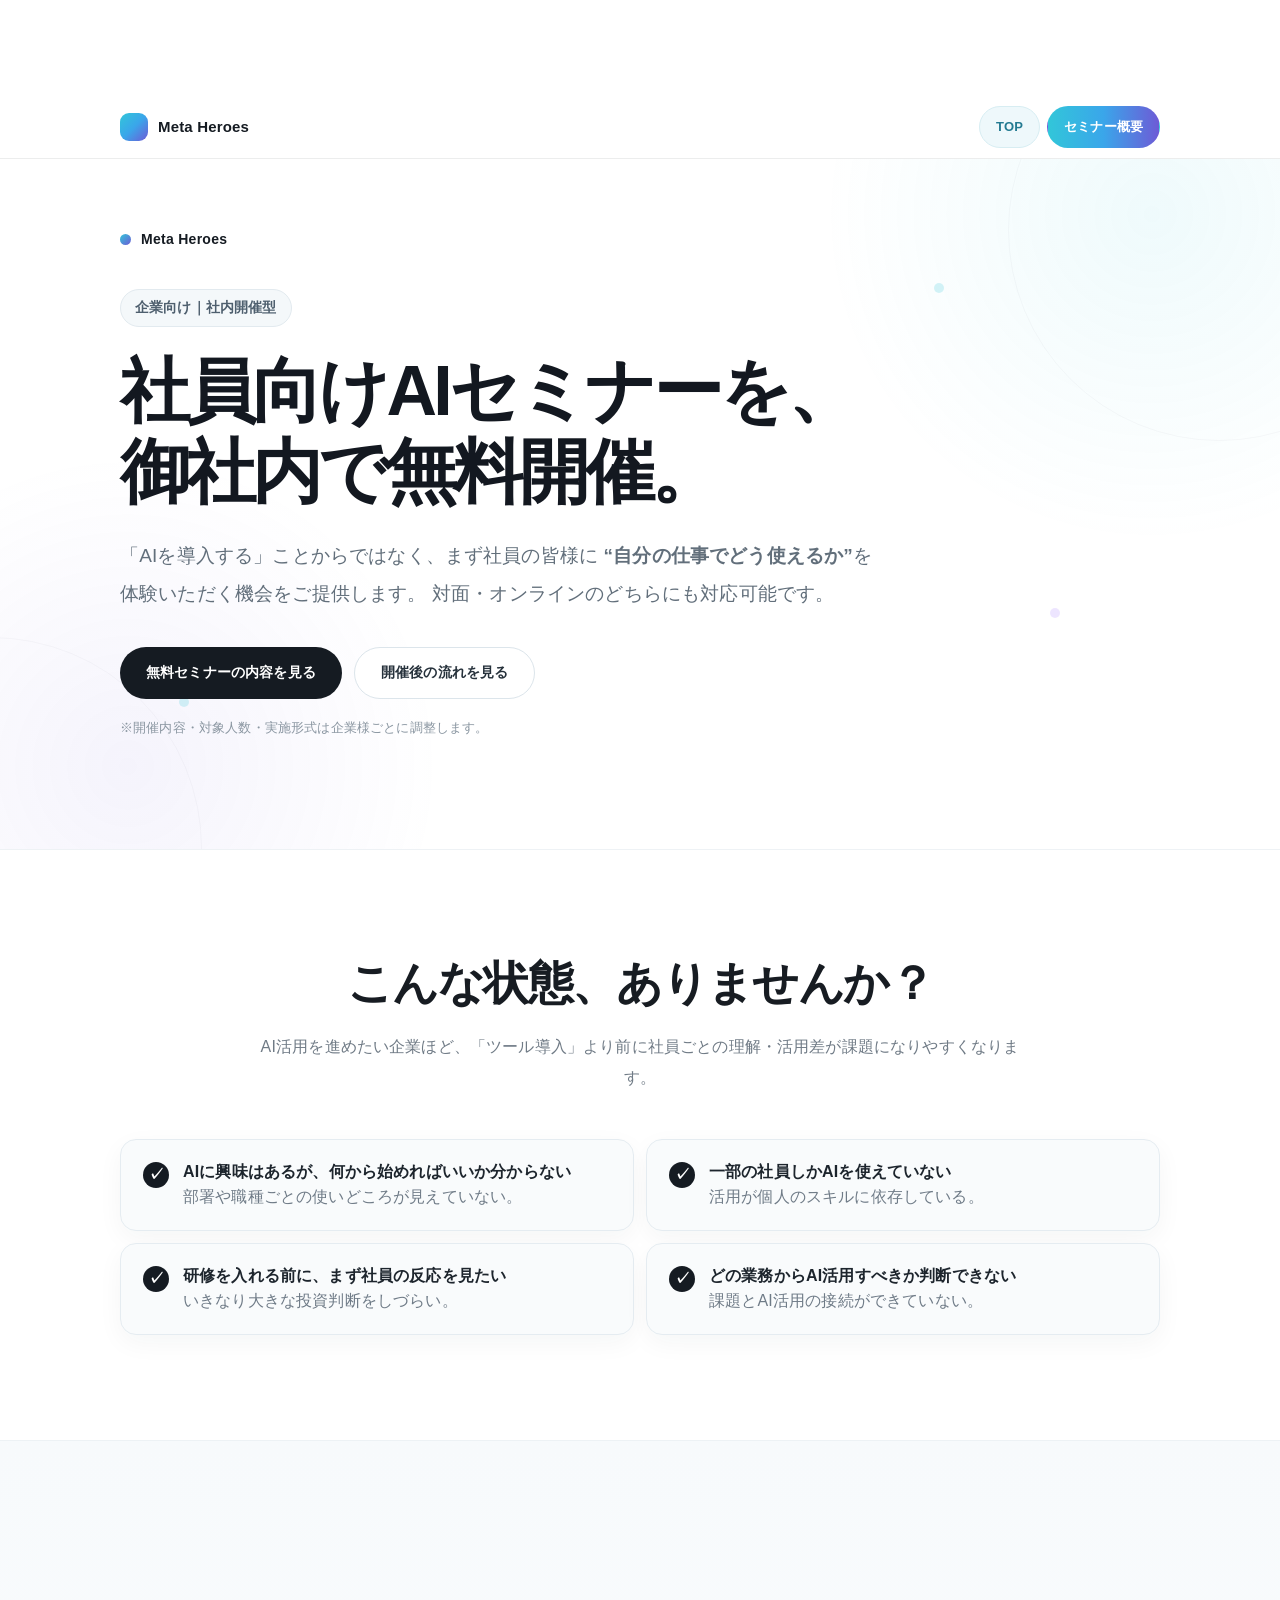
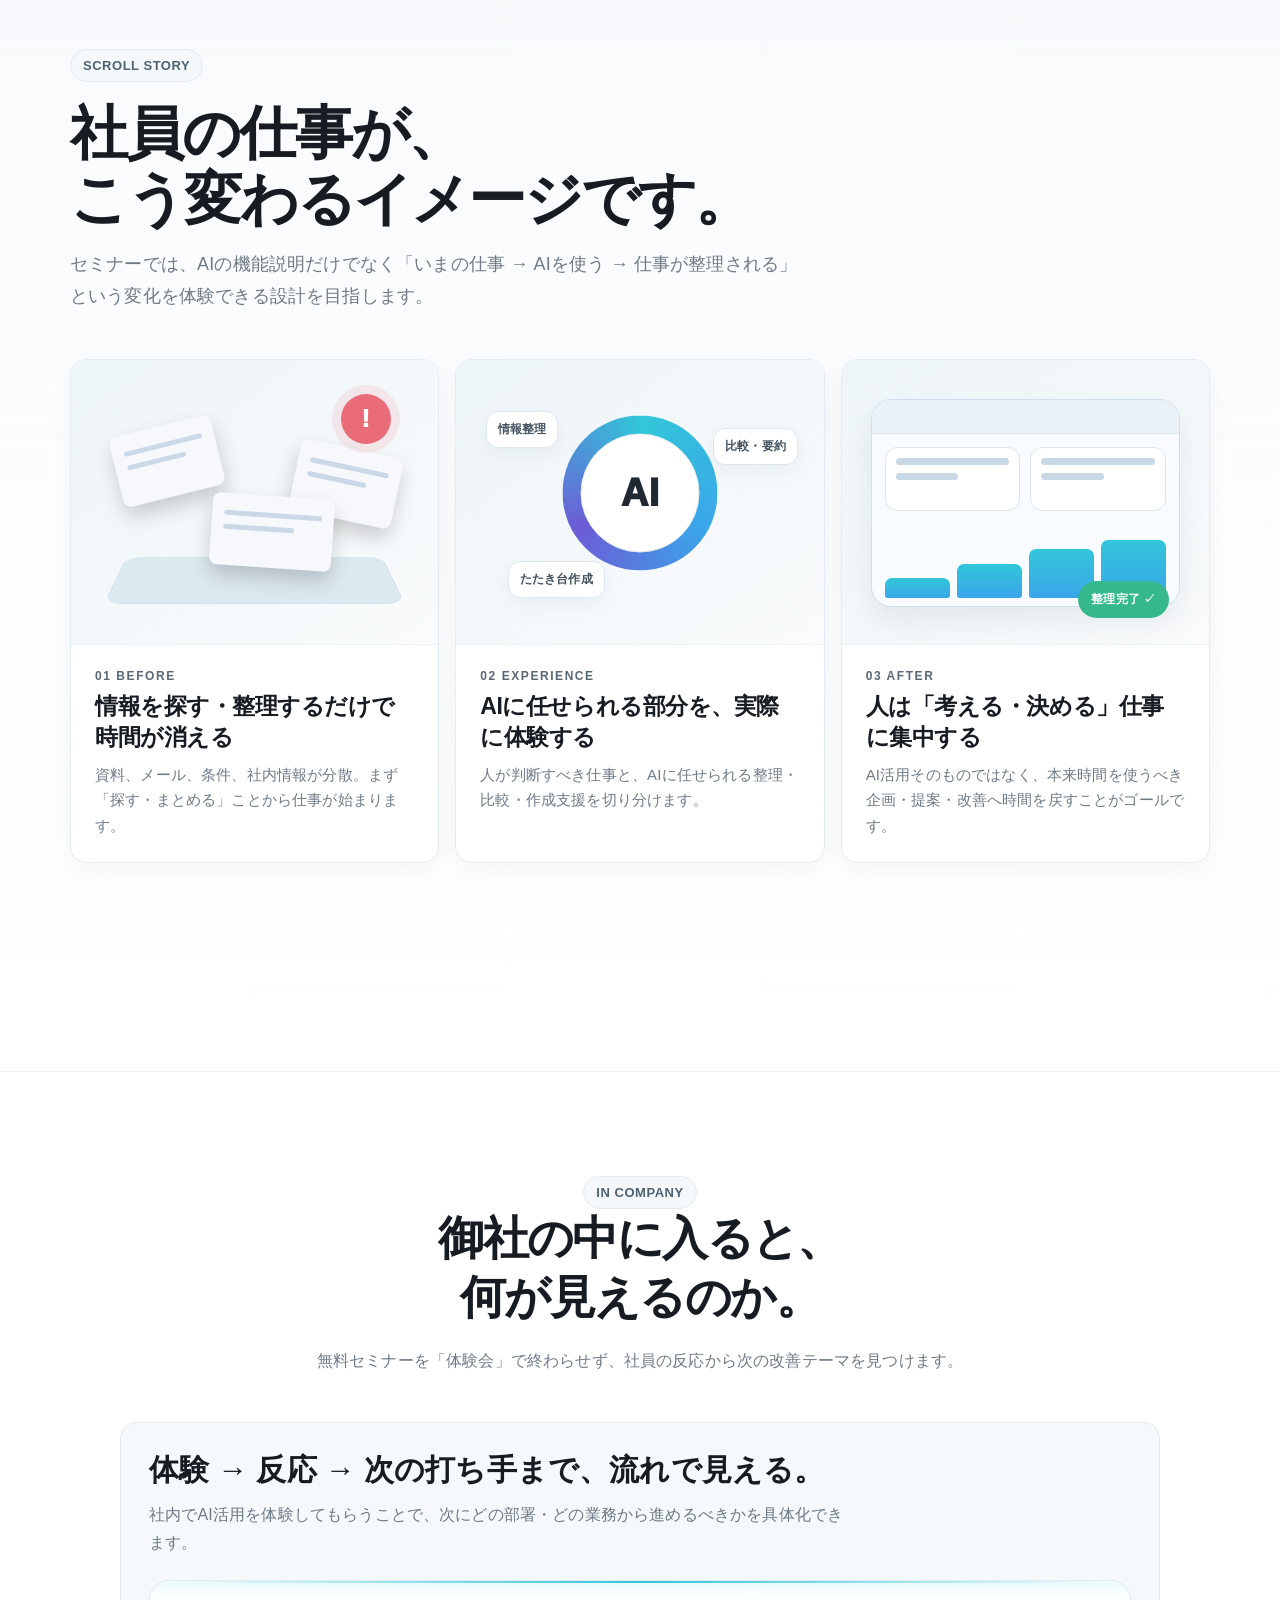
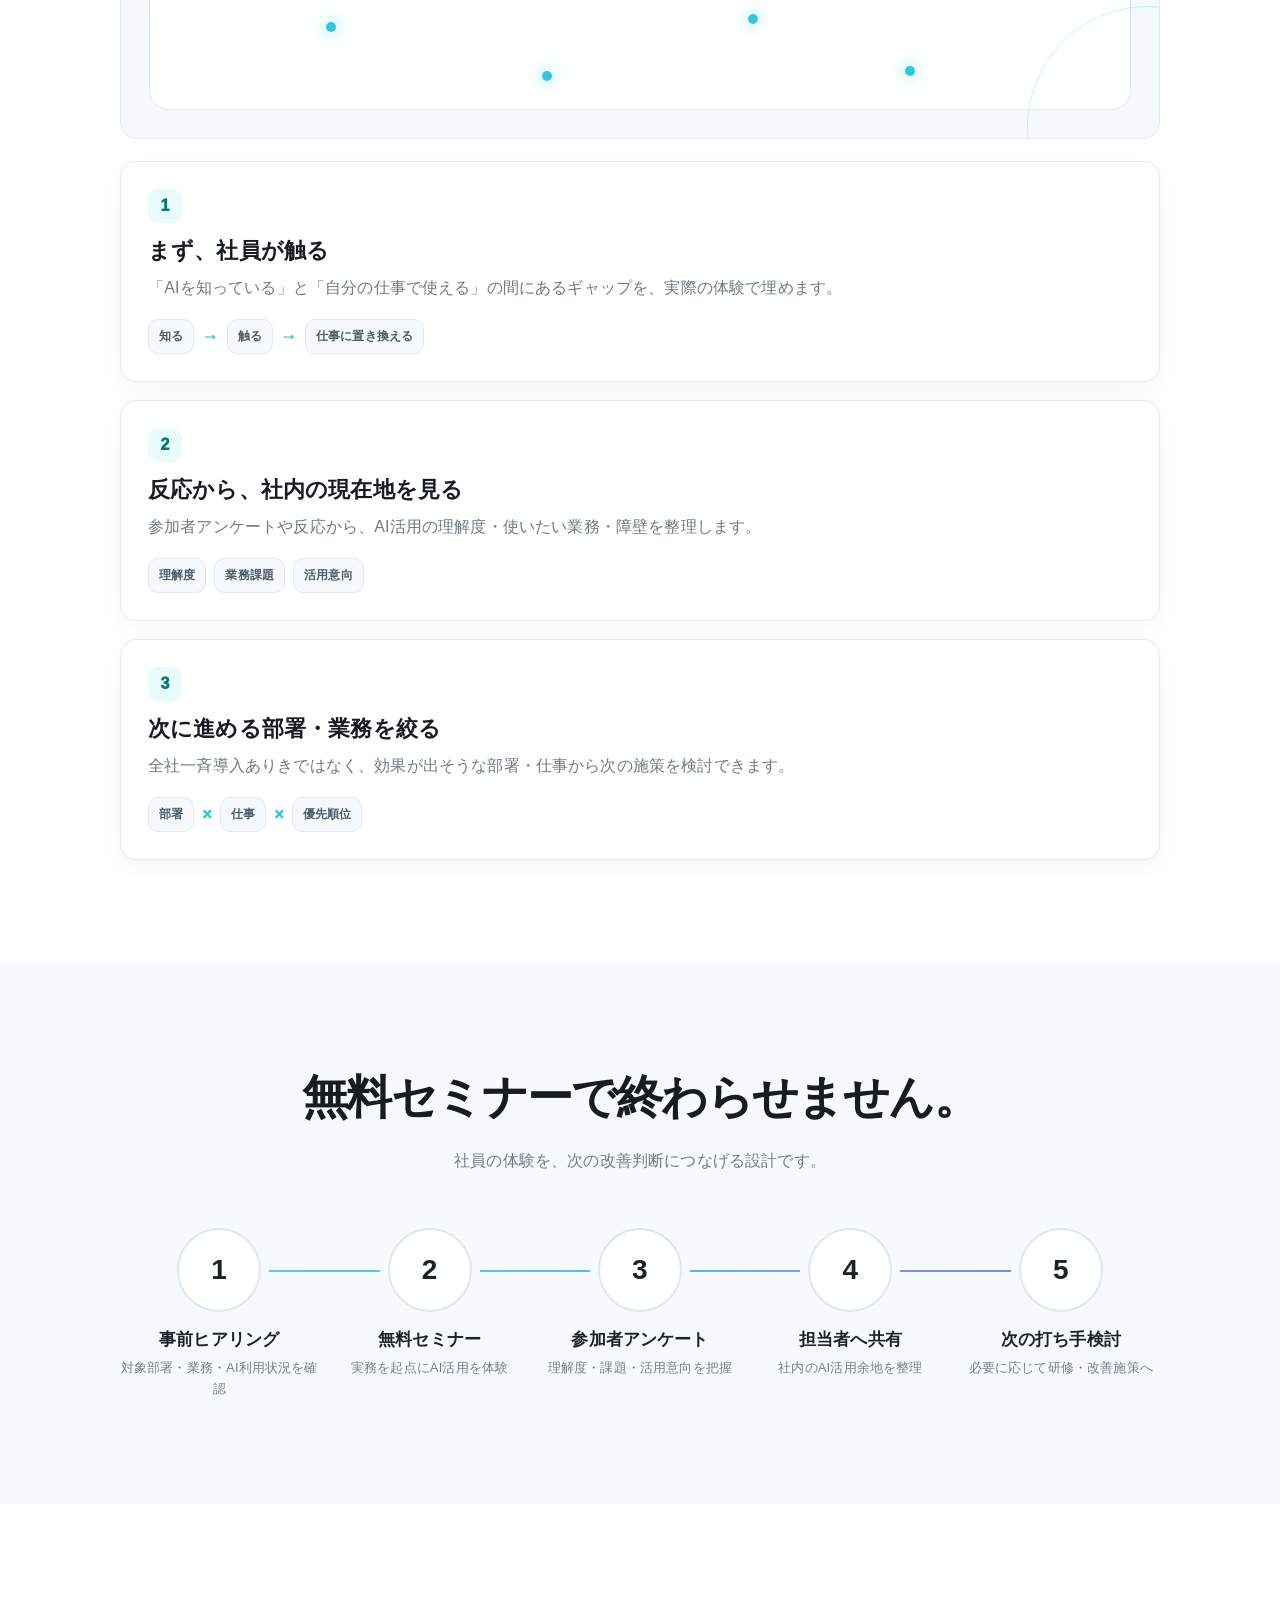
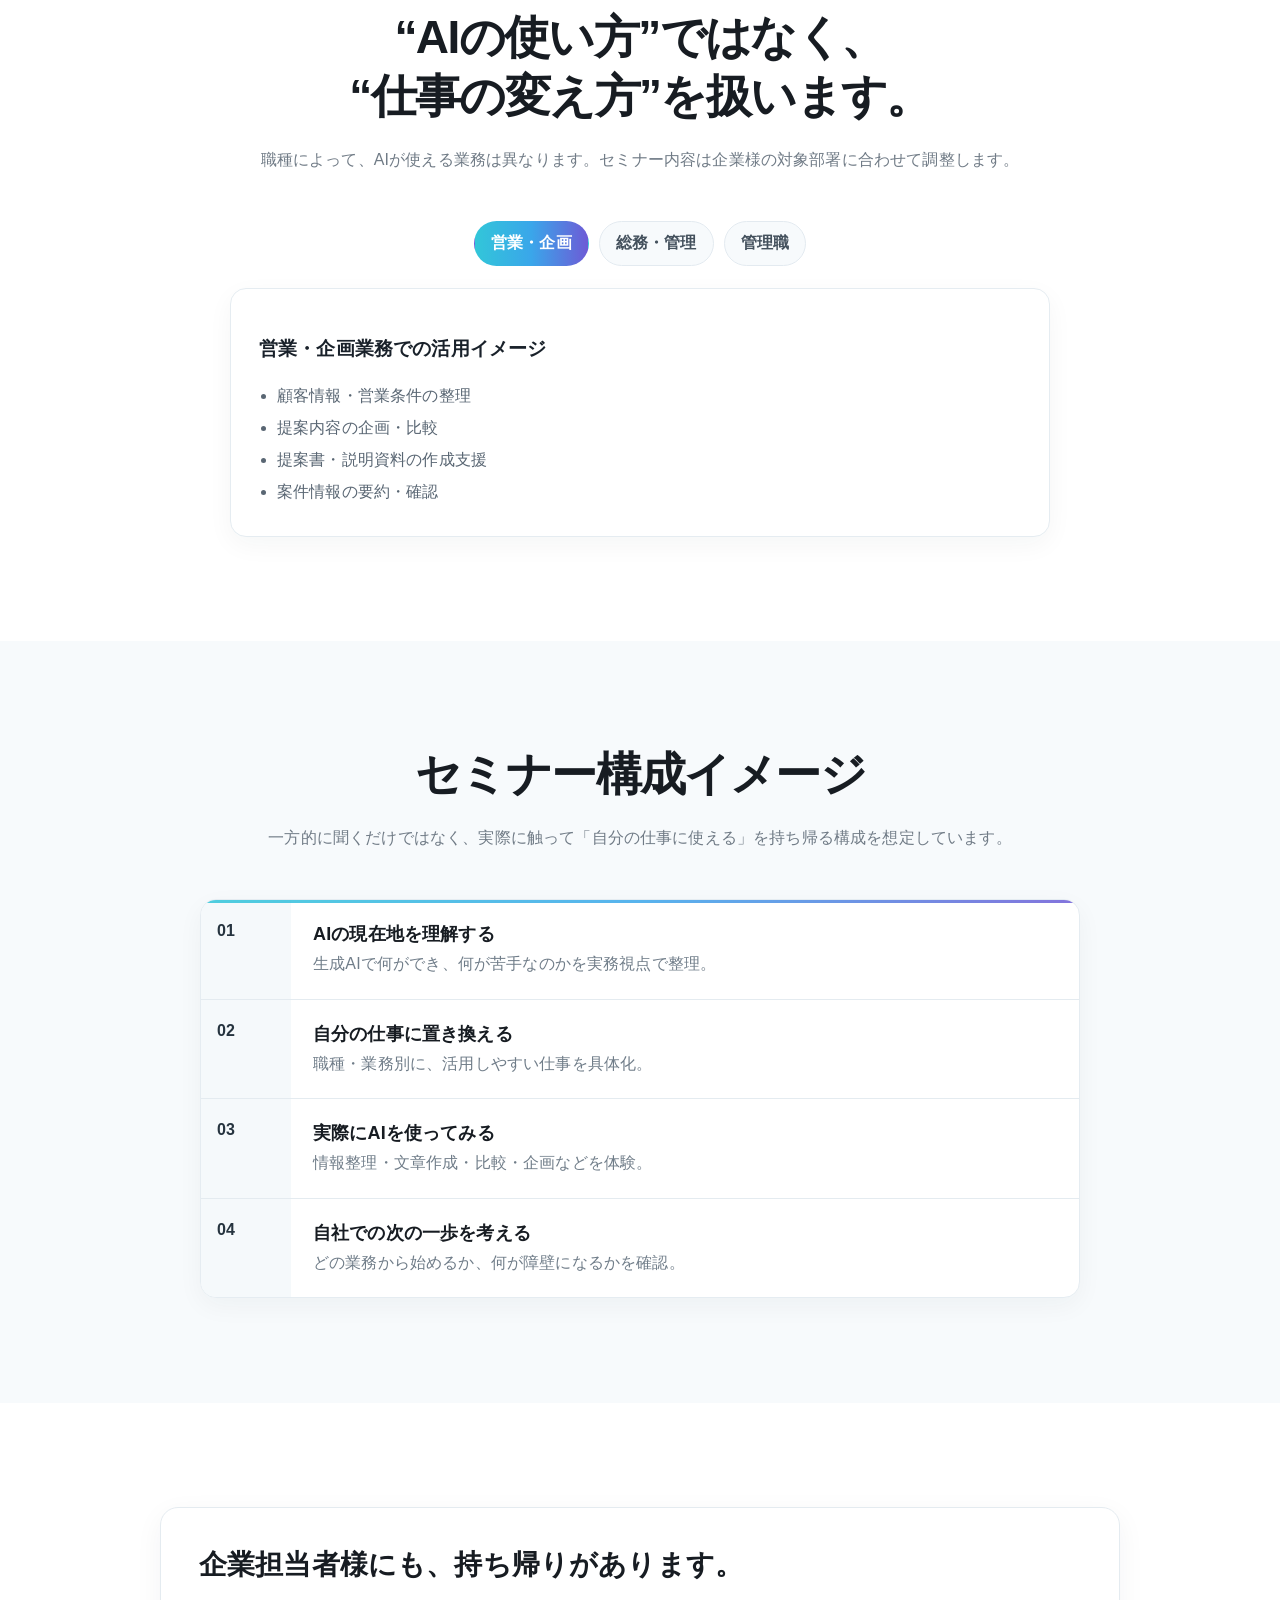
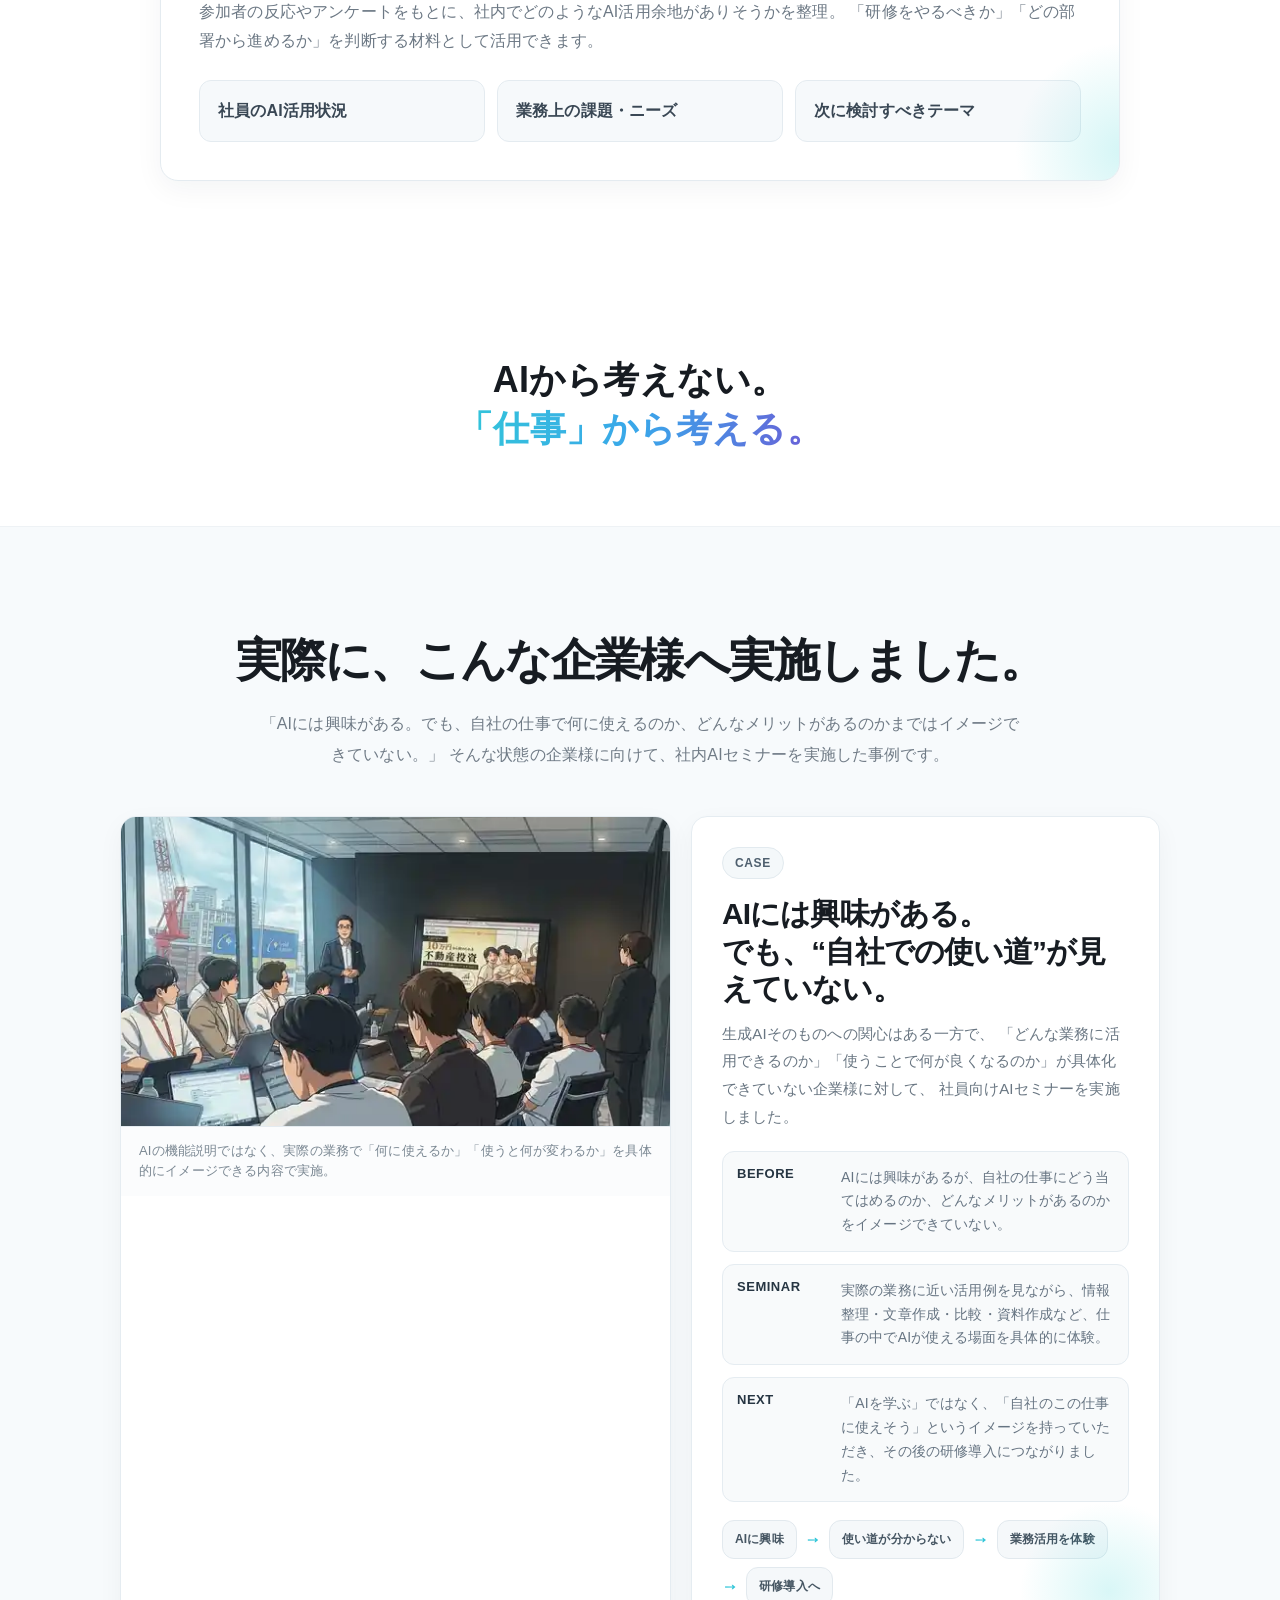
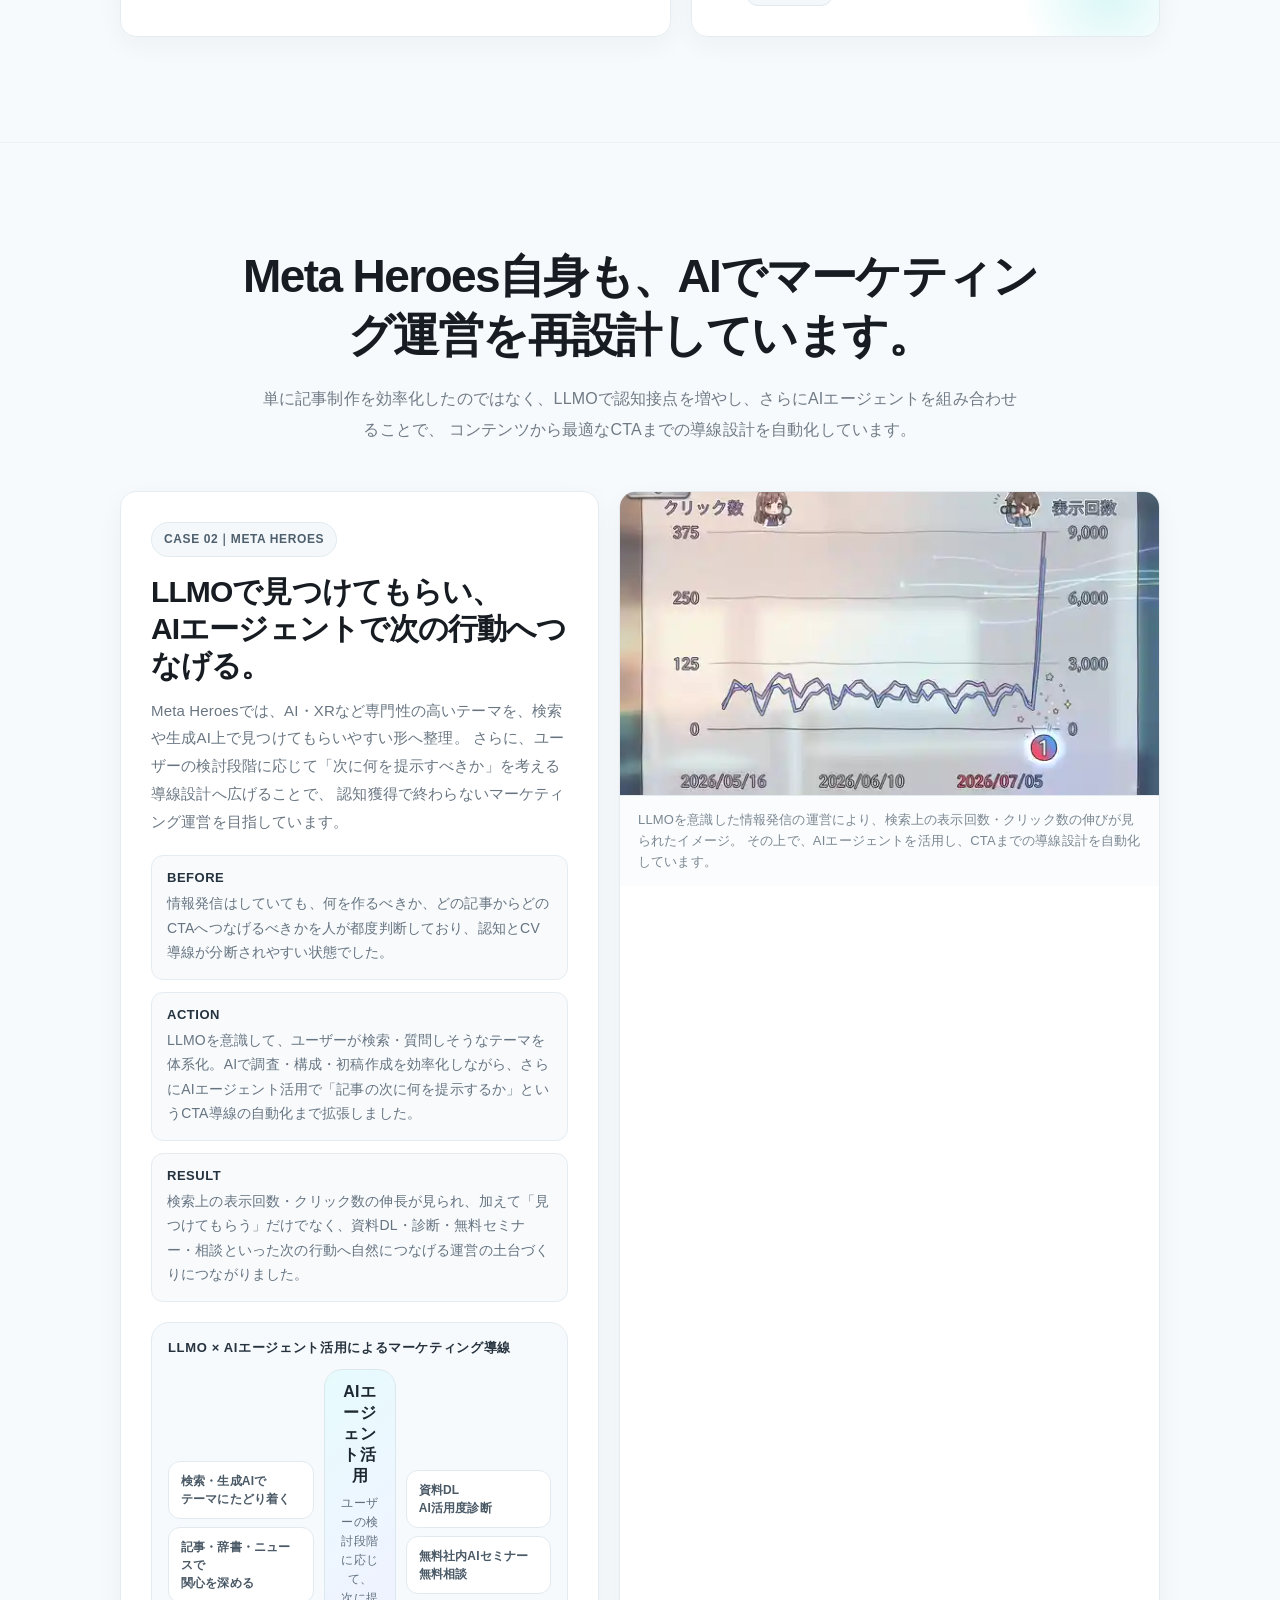
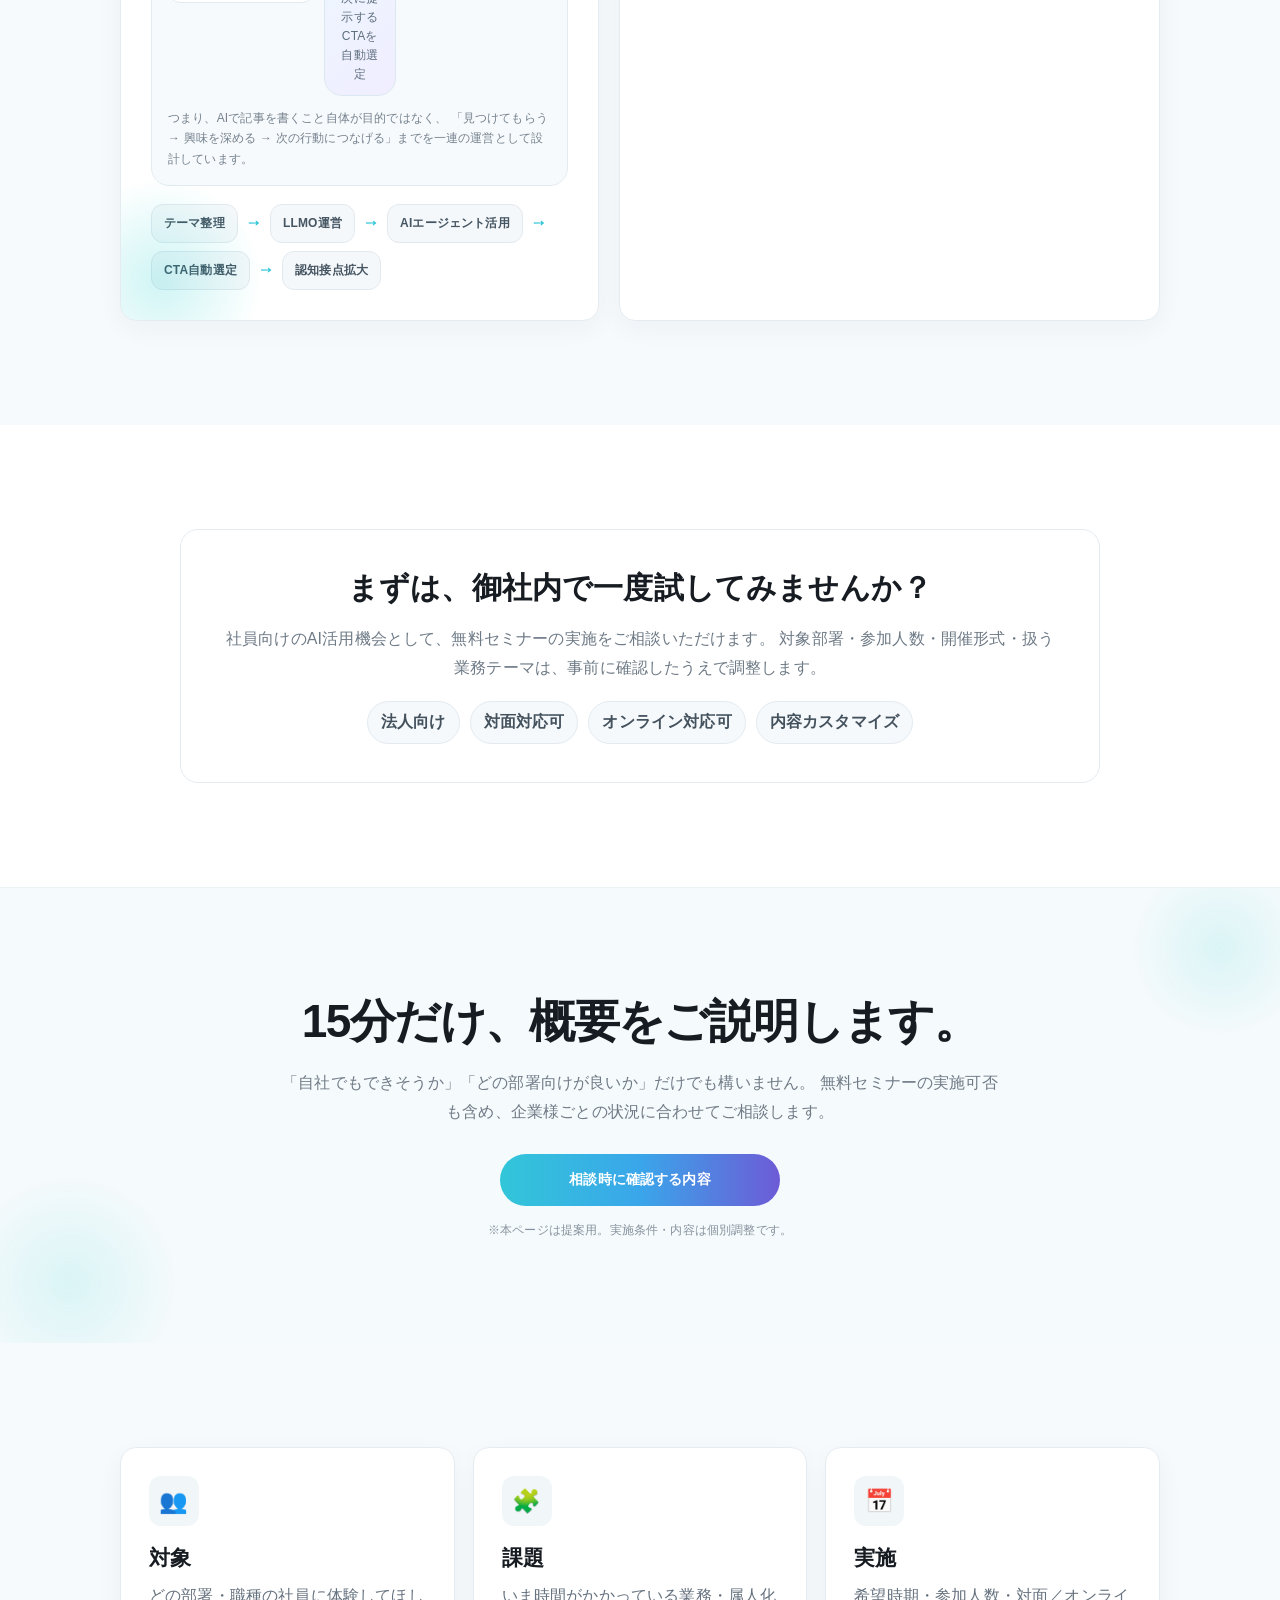
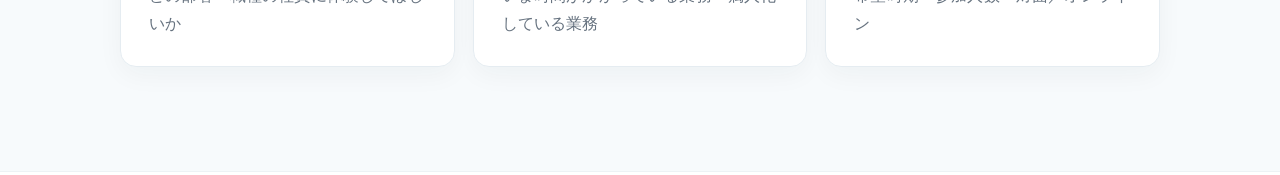
==== commit 92a0e1a8: "Add shared navigation between top and seminar pages" ====
--- a/ai-reskilling/index.html
+++ b/ai-reskilling/index.html
@@ -1,57 +1 @@
-<!doctype html>
-<html lang="ja">
-<head>
-  <meta charset="utf-8">
-  <meta name="viewport" content="width=device-width,initial-scale=1,viewport-fit=cover">
-  <meta name="robots" content="noindex,nofollow,noarchive">
-  <meta name="theme-color" content="#ffffff">
-  <title>Meta Heroes｜無料社内AIセミナー</title>
-  <style>
-    *{box-sizing:border-box}
-    body{margin:0;min-height:100vh;display:grid;place-items:center;background:#fff;color:#171c22;font-family:-apple-system,BlinkMacSystemFont,"Segoe UI","Hiragino Kaku Gothic ProN","Yu Gothic",Meiryo,sans-serif}
-    .loader{text-align:center;padding:32px}
-    .dot{width:12px;height:12px;margin:0 auto 18px;border-radius:50%;background:linear-gradient(135deg,#32c6d9,#6d5bd6);animation:p 1.2s ease-in-out infinite}
-    @keyframes p{50%{transform:scale(1.45);opacity:.55}}
-    h1{font-size:20px;margin:0 0 8px}
-    p{color:#75818c;font-size:14px;line-height:1.7;margin:0}
-  </style>
-</head>
-<body>
-  <main class="loader" id="loading">
-    <div class="dot"></div>
-    <h1>Meta Heroes</h1>
-    <p>提案ページを読み込んでいます。</p>
-  </main>
-  <script>
-    (async()=>{
-      const files=[
-        'assets/site-01.txt',
-        'assets/site-02.txt',
-        'assets/site-03.txt',
-        'assets/site-04.txt',
-        'assets/site-05a.txt',
-        'assets/site-05b.txt',
-        'assets/site-05c.txt',
-        'assets/site-06a.txt',
-        'assets/site-06b.txt'
-      ];
-      const theme='\n<style id="reference-theme">\n:root{\n  --navy:#151b22;\n  --navy2:#222b35;\n  --cyan:#32c6d9;\n  --blue:#3aa6ea;\n  --purple:#6d5bd6;\n  --pink:#7a63dd;\n  --white:#ffffff;\n  --text:#171c22;\n  --muted:#66727f;\n  --bg:#ffffff;\n  --line:#e4ebf0;\n}\nhtml,body{background:#fff!important;color:var(--text)!important}\nbody{font-family:-apple-system,BlinkMacSystemFont,"Segoe UI","Noto Sans JP","Hiragino Kaku Gothic ProN","Yu Gothic",Meiryo,sans-serif!important;letter-spacing:.01em}\n.wrap{width:min(1040px,100%)!important}\nsection{padding:104px 20px!important}\n.section-title{color:#171c22!important;font-size:clamp(30px,4.2vw,46px)!important;line-height:1.28!important;letter-spacing:-.035em!important;text-align:center!important;margin:0 auto 18px!important;max-width:820px}\n.section-lead{color:#707b86!important;max-width:760px!important;margin:0 auto 46px!important;text-align:center!important;font-size:16px!important;line-height:1.95!important}\n.card,.problem,.tab-panel,.agenda,.offer,.case-image-card,.case-content,.selfcase-image-card,.selfcase-content,.journey-card,.scene-card{border-color:#e5ecf1!important;box-shadow:0 8px 26px rgba(18,35,52,.045)!important}\n.hero{min-height:auto!important;background:radial-gradient(circle at 90% 8%,rgba(50,198,217,.08),transparent 25%),radial-gradient(circle at 10% 88%,rgba(109,91,214,.07),transparent 24%),#ffffff!important;color:#171c22!important;padding:72px 20px 112px!important;border-bottom:1px solid #eef2f5}\n.hero::before,.hero::after{border-color:rgba(32,49,65,.06)!important;opacity:.55}\n.brand{color:#151b22!important;margin-bottom:42px!important;font-size:14px!important}.brand-dot{width:11px!important;height:11px!important;box-shadow:none!important;background:linear-gradient(135deg,var(--cyan),var(--purple))!important}\n.badge,.story-kicker,.case-label,.selfcase-label{background:#f4f8fa!important;color:#4e5f6e!important;border:1px solid #e2eaef!important;backdrop-filter:none!important;box-shadow:none!important}\n.hero h1{color:#131820!important;max-width:820px!important;font-size:clamp(42px,6vw,70px)!important;line-height:1.16!important;letter-spacing:-.055em!important;margin:24px 0 24px!important}\n.gradient-text{background:none!important;color:#131820!important;-webkit-text-fill-color:#131820!important}\n.hero p{color:#626f7b!important;max-width:760px!important;font-size:clamp(16px,1.7vw,19px)!important;line-height:2!important}.hero-note{color:#8a96a1!important}.orb{opacity:.2!important;box-shadow:none!important}\n.btn{border-radius:999px!important;min-height:52px;padding:14px 26px!important;font-size:14px!important;font-weight:800!important;box-shadow:none!important}.btn-primary{background:#151b22!important;color:#fff!important}.btn-primary:hover{background:#252d36!important;transform:translateY(-2px)}.btn-ghost{background:#fff!important;color:#26313b!important;border:1px solid #dce5eb!important}\n.dark,.scroll-story,.case-section,.selfcase-section,.cta-section{background:#f7fafc!important;color:#171c22!important}section[style]{background:#f7fafc!important}.dark .section-lead,.story-lead,.cta-section p{color:#707b86!important}.story-title{color:#171c22!important}.story-kicker{color:#4f626f!important}.scroll-story{background:linear-gradient(180deg,#f7fafc 0%,#ffffff 100%)!important;border-top:1px solid #edf2f5;border-bottom:1px solid #edf2f5}.story-shell{padding:104px 20px!important}.story-track{gap:16px!important}\n.card,.problem,.tab-panel,.journey-card,.scene-card,.case-image-card,.case-content,.selfcase-image-card,.selfcase-content{background:#fff!important;color:#171c22!important;border-radius:16px!important}.problem-list{gap:12px!important}.problem{background:#f9fbfc!important;padding:22px!important}.problem strong{color:#1d252d!important}.problem span{color:#6f7b87!important}.check{background:#151b22!important;color:#fff!important;box-shadow:none!important}.icon{background:#f1f6f8!important;color:#202a33!important;border-radius:12px!important}\n.flow{margin-top:52px!important}.flow::before{background:linear-gradient(90deg,var(--cyan),var(--blue),var(--purple))!important;opacity:.8!important}.step-num{background:#fff!important;color:#1a222a!important;border:2px solid #dce8ee!important;box-shadow:0 0 0 8px #f7fafc!important}.step h4{color:#1a222a!important}.step p{color:#73808c!important}\n.tabs{max-width:820px;margin:30px auto 22px!important;gap:10px!important;justify-content:center}.tab{background:#f7fafc!important;border:1px solid #e3eaf0!important;color:#44515d!important;min-width:180px}#tab-sales:checked ~ .tabs label[for="tab-sales"],#tab-admin:checked ~ .tabs label[for="tab-admin"],#tab-manager:checked ~ .tabs label[for="tab-manager"]{color:#fff!important;border-color:transparent!important;background:linear-gradient(90deg,var(--cyan),var(--blue),var(--purple))!important}.tab-panels{max-width:820px;margin:0 auto}.tab-panel{background:#fff!important;border-radius:16px!important;padding:28px!important}.tab-panel h3{color:#19212a!important}.tab-panel li{color:#596673!important}\n.scene-card{min-height:480px!important}.scene-top{background:linear-gradient(145deg,#eef5f8,#f9fbfc)!important;border-bottom:1px solid #edf2f5}.scene-copy{padding:24px!important}.scene-copy h3{color:#171c22!important}.scene-copy p{color:#6f7b86!important}.scene-num{color:#596875!important}.desk{background:#dce9ef!important;border-color:#cfdee6!important}.data-chip{background:#fff!important;border-color:#dce8ee!important;color:#44535f!important;box-shadow:0 6px 20px rgba(18,35,52,.05)}.ai-ring{box-shadow:none!important;background:radial-gradient(circle at center,#fff 0 35%,transparent 36%),conic-gradient(from 0deg,var(--cyan),var(--blue),var(--purple),var(--cyan))!important}.ai-ring::after{background:#fff!important;color:#202832!important;border:1px solid #e2eaf0}.dashboard-mini{box-shadow:0 14px 30px rgba(18,35,52,.08)!important}.done-badge{box-shadow:none!important}\n.journey{background:#fff!important}.journey-head{margin-left:auto!important;margin-right:auto!important;text-align:center}.journey-banner{background:#f5f9fb!important;color:#171c22!important;border:1px solid #e3ebf0!important;border-radius:16px!important}.journey-banner h3{color:#171c22!important}.journey-banner p{color:#6d7985!important}.scan-visual{background:#fff!important;border-color:#e0e9ef!important}.journey-card::before{opacity:.45}.journey-card h4{color:#171c22!important}.journey-card p{color:#6f7a86!important}.mini-flow span{background:#f6f9fb!important;border-color:#e2eaf0!important;color:#4c5d6c!important}\n.agenda{max-width:880px;margin:0 auto;border-radius:16px!important}.agenda-time{background:#f5f9fb!important;color:#26343f!important}.agenda-content strong{color:#171c22!important}.agenda-content span{color:#707d89!important}.agenda::after{background:linear-gradient(90deg,var(--cyan),var(--blue),var(--purple))!important;height:3px!important}\n.result-box{max-width:960px;margin:0 auto;background:#fff!important;color:#171c22!important;border:1px solid #e4ebf0!important;border-radius:18px!important;box-shadow:0 8px 28px rgba(18,35,52,.05)!important}.result-box h3{color:#171c22!important}.result-box p{color:#6c7884!important}.result-pill{background:#f6f9fb!important;border-color:#e4ebf0!important;color:#394754!important;border-radius:12px!important}.quote{background:#fff!important;color:#161b21!important;padding:72px 20px!important}.quote span{background:linear-gradient(90deg,var(--cyan),var(--blue),var(--purple));-webkit-background-clip:text;background-clip:text;color:transparent!important}\n.case-section,.selfcase-section{border-top:1px solid #eef2f5}.case-wrap,.selfcase-wrap{gap:20px!important}.case-image-card,.selfcase-image-card{border-radius:16px!important}.case-content,.selfcase-content{padding:30px!important;border-radius:16px!important;background:#fff!important;color:#171c22!important}.case-content h3,.selfcase-content h3{color:#171c22!important}.case-content p,.selfcase-content p{color:#697682!important}.case-point{background:#f8fafb!important;border-color:#e5ecf1!important;border-radius:12px!important}.case-point strong{color:#263542!important}.case-point span{color:#667482!important}.case-flow span{background:#f5f8fa!important;border-color:#e2e9ee!important;color:#455562!important}.selfcase-point{background:#f8fafb!important;border:1px solid #e5ecf1!important;border-radius:12px!important}.selfcase-point strong{color:#24333f!important}.selfcase-point span{color:#667482!important}.selfcase-flow span{background:#f5f8fa!important;border:1px solid #e2e9ee!important;color:#455562!important}.selfcase-route{background:#f7fafc!important;border:1px solid #e3ebf0!important}.selfcase-route-title{color:#26333f!important}.selfcase-route-box{background:#fff!important;border-color:#e2eaf0!important;color:#4a5966!important}.selfcase-route-center{background:linear-gradient(135deg,#e6fbfd,#eef6ff,#f0edff)!important;border-color:#dce8ef!important}.selfcase-route-center strong{color:#1d2730!important}.selfcase-route-center span{color:#5f6f7d!important}.selfcase-note{color:#75828e!important}.case-caption,.selfcase-caption{background:#fbfcfd!important;color:#7a8792!important}\n.offer{max-width:920px;margin:0 auto;background:#fff!important;border:1px solid #e4ebf0!important;border-radius:18px!important;box-shadow:none!important}.offer h3{color:#171c22!important;text-align:center}.offer p{color:#6e7a86!important;text-align:center}.offer-meta{justify-content:center!important}.meta{background:#f6f9fb!important;border-color:#e2eaf0!important;color:#44525e!important;border-radius:999px!important}.cta-section{background:#f5fafc!important;color:#171c22!important;border-top:1px solid #edf2f5}.cta-section .section-title{color:#171c22!important}.cta-section .btn-primary{background:linear-gradient(90deg,var(--cyan),var(--blue),var(--purple))!important;color:#fff!important;min-width:280px}.small-note{color:#86929d!important}footer{background:#fff!important;color:#89949e!important;border-top:1px solid #edf2f5;padding:40px 20px!important}.motion-item,.reveal{will-change:transform,opacity}.journey-card::before,.offer::before{opacity:.32!important}\n@media(max-width:800px){section{padding:76px 18px!important}.hero{padding:48px 18px 78px!important}.brand{margin-bottom:28px!important}.hero h1{font-size:clamp(36px,10.7vw,48px)!important;line-height:1.2!important;letter-spacing:-.045em!important}.hero p{font-size:16px!important;line-height:1.9!important}.section-title{font-size:30px!important;line-height:1.34!important;text-align:left!important}.section-lead{text-align:left!important;margin-bottom:32px!important}.story-title{font-size:32px!important;line-height:1.3!important;text-align:left!important}.story-lead{text-align:left!important}.cta-row{grid-template-columns:1fr!important}.btn{width:100%!important}.problem-list,.story-track,.case-wrap,.selfcase-wrap{gap:12px!important}.tab{width:100%!important;min-width:0!important;justify-content:flex-start!important}#tab-sales:checked ~ .tabs label[for="tab-sales"],#tab-admin:checked ~ .tabs label[for="tab-admin"],#tab-manager:checked ~ .tabs label[for="tab-manager"]{justify-content:flex-start!important}.scene-card{min-height:auto!important}.scene-top{min-height:220px!important}.journey-banner,.journey-card,.case-content,.selfcase-content,.result-box,.offer{padding:22px!important}.quote{padding:56px 18px!important;text-align:left!important}.offer h3,.offer p{text-align:left!important}.offer-meta{justify-content:flex-start!important}.cta-section{text-align:left!important}.cta-section p{margin-left:0!important;margin-right:0!important}}\n</style>\n'.slice(1,-1);
-      try{
-        const parts=await Promise.all(files.map(async(file)=>{
-          const response=await fetch(file,{cache:'no-store'});
-          if(!response.ok) throw new Error(`${file}: ${response.status}`);
-          return response.text();
-        }));
-        let page=parts.join('');
-        page=page.replace('</head>',theme+'</head>');
-        document.open();
-        document.write(page);
-        document.close();
-      }catch(error){
-        console.error(error);
-        document.getElementById('loading').innerHTML='<h1>読み込みに失敗しました</h1><p>時間をおいてページを再読み込みしてください。</p>';
-      }
-    })();
-  </script>
-</body>
-</html>
+<!doctype html><html lang="ja"><head><meta charset="utf-8"><meta name="viewport" content="width=device-width,initial-scale=1,viewport-fit=cover"><meta name="robots" content="noindex,nofollow,noarchive"><meta name="theme-color" content="#ffffff"><title>Meta Heroes｜無料社内AIセミナー</title><style>*{box-sizing:border-box}body{margin:0;min-height:100vh;display:grid;place-items:center;background:#fff;color:#171c22;font-family:-apple-system,BlinkMacSystemFont,"Segoe UI","Yu Gothic",sans-serif}.loader{text-align:center;padding:32px}.dot{width:12px;height:12px;margin:0 auto 18px;border-radius:50%;background:linear-gradient(135deg,#32c6d9,#6d5bd6);animation:p 1.2s ease-in-out infinite}@keyframes p{50%{transform:scale(1.45);opacity:.55}}h1{font-size:20px;margin:0 0 8px}p{color:#75818c;font-size:14px;line-height:1.7;margin:0}</style></head><body><main class="loader" id="loading"><div class="dot"></div><h1>Meta Heroes</h1><p>提案ページを読み込んでいます。</p></main><script>(async()=>{const files=['assets/site-01.txt','assets/site-02.txt','assets/site-03.txt','assets/site-04.txt','assets/site-05a.txt','assets/site-05b.txt','assets/site-05c.txt','assets/site-06a.txt','assets/site-06b.txt'];const head='<link rel="stylesheet" href="assets/top-theme-1.css"><link rel="stylesheet" href="assets/top-theme-2.css"><style id="mh-shared-nav-style">.mh-site-nav{position:sticky;top:0;z-index:10050;height:64px;display:flex;align-items:center;background:rgba(255,255,255,.94);-webkit-backdrop-filter:blur(16px);backdrop-filter:blur(16px);border-bottom:1px solid rgba(19,27,35,.08)}.mh-site-nav__inner{width:min(1040px,calc(100% - 32px));margin:0 auto;display:flex;align-items:center;justify-content:space-between;gap:16px}.mh-site-nav__brand{display:inline-flex;align-items:center;gap:10px;color:#151b22!important;text-decoration:none!important;font:900 15px/1 -apple-system,BlinkMacSystemFont,"Segoe UI","Noto Sans JP","Yu Gothic",sans-serif;white-space:nowrap}.mh-site-nav__mark{width:28px;height:28px;border-radius:9px;background:linear-gradient(135deg,#32c6d9,#3aa6ea,#6d5bd6)}.mh-site-nav__menu{display:flex;align-items:center;gap:7px}.mh-site-nav__link{min-height:42px;padding:0 16px;border-radius:999px;display:inline-flex;align-items:center;justify-content:center;text-decoration:none!important;font:850 13px/1 -apple-system,BlinkMacSystemFont,"Segoe UI","Noto Sans JP","Yu Gothic",sans-serif;color:#53606c!important;border:1px solid transparent;-webkit-tap-highlight-color:transparent}.mh-site-nav__link.is-current{background:#eef8fb;border-color:#d7edf2;color:#247b92!important}.mh-site-nav__link.is-primary{background:linear-gradient(90deg,#32c6d9,#3aa6ea,#6d5bd6);color:#fff!important}@media(max-width:640px){.mh-site-nav{height:58px}.mh-site-nav__inner{width:calc(100% - 20px);gap:8px}.mh-site-nav__brand{font-size:13px}.mh-site-nav__mark{width:23px;height:23px;border-radius:7px}.mh-site-nav__menu{gap:4px}.mh-site-nav__link{min-height:38px;padding:0 11px;font-size:12px}}</style>';const nav='<nav class="mh-site-nav" aria-label="ページナビゲーション"><div class="mh-site-nav__inner"><a class="mh-site-nav__brand" href="https://keito-mh.github.io/meta-heroes-public-content/ai-reskilling/"><span class="mh-site-nav__mark" aria-hidden="true"></span><span>Meta Heroes</span></a><div class="mh-site-nav__menu"><a class="mh-site-nav__link is-current" href="https://keito-mh.github.io/meta-heroes-public-content/ai-reskilling/">TOP</a><a class="mh-site-nav__link is-primary" href="https://keito-mh.github.io/meta-heroes-public-content/ai-reskilling/seminar/">セミナー概要</a></div></div></nav>';try{const parts=await Promise.all(files.map(async f=>{const r=await fetch(f,{cache:'no-store'});if(!r.ok)throw new Error(f+': '+r.status);return r.text()}));let page=parts.join('');page=page.replace('</head>',head+'</head>');page=page.replace('<body>','<body>'+nav);document.open();document.write(page);document.close()}catch(e){console.error(e);document.getElementById('loading').innerHTML='<h1>読み込みに失敗しました</h1><p>時間をおいてページを再読み込みしてください。</p>'}})()</script></body></html>
--- a/ai-reskilling/assets/top-theme-1.css
+++ b/ai-reskilling/assets/top-theme-1.css
@@ -0,0 +1 @@
+:root{--navy:#151b22;--navy2:#222b35;--cyan:#32c6d9;--blue:#3aa6ea;--purple:#6d5bd6;--pink:#7a63dd;--white:#ffffff;--text:#171c22;--muted:#66727f;--bg:#ffffff;--line:#e4ebf0;}html,body{background:#fff!important;color:var(--text)!important}body{font-family:-apple-system,BlinkMacSystemFont,"Segoe UI","Noto Sans JP","Hiragino Kaku Gothic ProN","Yu Gothic",Meiryo,sans-serif!important;letter-spacing:.01em;}.wrap{width:min(1040px,100%)!important}section{padding:104px 20px!important}.section-title{color:#171c22!important;font-size:clamp(30px,4.2vw,46px)!important;line-height:1.28!important;letter-spacing:-.035em!important;text-align:center!important;margin:0 auto 18px!important;max-width:820px;}.section-lead{color:#707b86!important;max-width:760px!important;margin:0 auto 46px!important;text-align:center!important;font-size:16px!important;line-height:1.95!important;}.card,.problem,.tab-panel,.agenda,.offer,.case-image-card,.case-content,.selfcase-image-card,.selfcase-content,.journey-card,.scene-card{border-color:#e5ecf1!important;box-shadow:0 8px 26px rgba(18,35,52,.045)!important;}.hero{min-height:auto!important;background:radial-gradient(circle at 90% 8%,rgba(50,198,217,.08),transparent 25%),radial-gradient(circle at 10% 88%,rgba(109,91,214,.07),transparent 24%),#ffffff!important;color:#171c22!important;padding:72px 20px 112px!important;border-bottom:1px solid #eef2f5;}.hero::before,.hero::after{border-color:rgba(32,49,65,.06)!important;opacity:.55;}.brand{color:#151b22!important;margin-bottom:42px!important;font-size:14px!important}.brand-dot{width:11px!important;height:11px!important;box-shadow:none!important;background:linear-gradient(135deg,var(--cyan),var(--purple))!important;}.badge,.story-kicker,.case-label,.selfcase-label{background:#f4f8fa!important;color:#4e5f6e!important;border:1px solid #e2eaef!important;backdrop-filter:none!important;box-shadow:none!important;}.hero h1{color:#131820!important;max-width:820px!important;font-size:clamp(42px,6vw,70px)!important;line-height:1.16!important;letter-spacing:-.055em!important;margin:24px 0 24px!important;}.gradient-text{background:none!important;color:#131820!important;-webkit-text-fill-color:#131820!important;}.hero p{color:#626f7b!important;max-width:760px!important;font-size:clamp(16px,1.7vw,19px)!important;line-height:2!important;}.hero-note{color:#8a96a1!important}.orb{opacity:.2!important;box-shadow:none!important}.btn{border-radius:999px!important;min-height:52px;padding:14px 26px!important;font-size:14px!important;font-weight:800!important;box-shadow:none!important;}.btn-primary{background:#151b22!important;color:#fff!important;}.btn-primary:hover{background:#252d36!important;transform:translateY(-2px)}.btn-ghost{background:#fff!important;color:#26313b!important;border:1px solid #dce5eb!important;}.dark,.scroll-story,.case-section,.selfcase-section,.cta-section{background:#f7fafc!important;color:#171c22!important;}section[style]{background:#f7fafc!important}.dark .section-lead,.story-lead,.cta-section p{color:#707b86!important;}.story-title{color:#171c22!important}.story-kicker{color:#4f626f!important}.scroll-story{background:linear-gradient(180deg,#f7fafc 0%,#ffffff 100%)!important;border-top:1px solid #edf2f5;border-bottom:1px solid #edf2f5;}.story-shell{padding:104px 20px!important}.story-track{gap:16px!important}.card,.problem,.tab-panel,.journey-card,.scene-card,.case-image-card,.case-content,.selfcase-image-card,.selfcase-content{background:#fff!important;color:#171c22!important;border-radius:16px!important;}.problem-list{gap:12px!important}.problem{background:#f9fbfc!important;padding:22px!important;}.problem strong{color:#1d252d!important}.problem span{color:#6f7b87!important}.check{background:#151b22!important;color:#fff!important;box-shadow:none!important;}.icon{background:#f1f6f8!important;color:#202a33!important;border-radius:12px!important;}.flow{margin-top:52px!important}.flow::before{background:linear-gradient(90deg,var(--cyan),var(--blue),var(--purple))!important;opacity:.8!important;}.step-num{background:#fff!important;color:#1a222a!important;border:2px solid #dce8ee!important;box-shadow:0 0 0 8px #f7fafc!important;}.step h4{color:#1a222a!important}.step p{color:#73808c!important}.tabs{max-width:820px;margin:30px auto 22px!important;gap:10px!important;justify-content:center;}.tab{background:#f7fafc!important;border:1px solid #e3eaf0!important;color:#44515d!important;min-width:180px;}#tab-sales:checked ~ .tabs label[for="tab-sales"],#tab-admin:checked ~ .tabs label[for="tab-admin"],#tab-manager:checked ~ .tabs label[for="tab-manager"]{color:#fff!important;border-color:transparent!important;background:linear-gradient(90deg,var(--cyan),var(--blue),var(--purple))!important;}.tab-panels{max-width:820px;margin:0 auto}.tab-panel{background:#fff!important;border-radius:16px!important;padding:28px!important;}.tab-panel h3{color:#19212a!important}.tab-panel li{color:#596673!important}.scene-card{min-height:480px!important}.scene-top{background:linear-gradient(145deg,#eef5f8,#f9fbfc)!important;border-bottom:1px solid #edf2f5;}.scene-copy{padding:24px!important}.scene-copy h3{color:#171c22!important}.scene-copy p{color:#6f7b86!important}.scene-num{color:#596875!important}.desk{background:#dce9ef!important;border-color:#cfdee6!important}.data-chip{background:#fff!important;border-color:#dce8ee!important;color:#44535f!important;box-shadow:0 6px 20px rgba(18,35,52,.05);}.ai-ring{box-shadow:none!important;background:radial-gradient(circle at center,#fff 0 35%,transparent 36%),conic-gradient(from 0deg,var(--cyan),var(--blue),var(--purple),var(--cyan))!important;}.ai-ring::after{background:#fff!important;color:#202832!important;border:1px solid #e2eaf0;}.dashboard-mini{box-shadow:0 14px 30px rgba(18,35,52,.08)!important}
--- a/ai-reskilling/assets/top-theme-2.css
+++ b/ai-reskilling/assets/top-theme-2.css
@@ -0,0 +1 @@
+.done-badge{box-shadow:none!important}.journey{background:#fff!important}.journey-head{margin-left:auto!important;margin-right:auto!important;text-align:center}.journey-banner{background:#f5f9fb!important;color:#171c22!important;border:1px solid #e3ebf0!important;border-radius:16px!important;}.journey-banner h3{color:#171c22!important}.journey-banner p{color:#6d7985!important}.scan-visual{background:#fff!important;border-color:#e0e9ef!important;}.journey-card::before{opacity:.45}.journey-card h4{color:#171c22!important}.journey-card p{color:#6f7a86!important}.mini-flow span{background:#f6f9fb!important;border-color:#e2eaf0!important;color:#4c5d6c!important;}.agenda{max-width:880px;margin:0 auto;border-radius:16px!important;}.agenda-time{background:#f5f9fb!important;color:#26343f!important;}.agenda-content strong{color:#171c22!important}.agenda-content span{color:#707d89!important}.agenda::after{background:linear-gradient(90deg,var(--cyan),var(--blue),var(--purple))!important;height:3px!important;}.result-box{max-width:960px;margin:0 auto;background:#fff!important;color:#171c22!important;border:1px solid #e4ebf0!important;border-radius:18px!important;box-shadow:0 8px 28px rgba(18,35,52,.05)!important;}.result-box h3{color:#171c22!important}.result-box p{color:#6c7884!important}.result-pill{background:#f6f9fb!important;border-color:#e4ebf0!important;color:#394754!important;border-radius:12px!important;}.quote{background:#fff!important;color:#161b21!important;padding:72px 20px!important;}.quote span{background:linear-gradient(90deg,var(--cyan),var(--blue),var(--purple));-webkit-background-clip:text;background-clip:text;color:transparent!important;}.case-section,.selfcase-section{border-top:1px solid #eef2f5}.case-wrap,.selfcase-wrap{gap:20px!important}.case-image-card,.selfcase-image-card{border-radius:16px!important}.case-content,.selfcase-content{padding:30px!important;border-radius:16px!important;background:#fff!important;color:#171c22!important;}.case-content h3,.selfcase-content h3{color:#171c22!important}.case-content p,.selfcase-content p{color:#697682!important}.case-point{background:#f8fafb!important;border-color:#e5ecf1!important;border-radius:12px!important;}.case-point strong{color:#263542!important}.case-point span{color:#667482!important}.case-flow span{background:#f5f8fa!important;border-color:#e2e9ee!important;color:#455562!important;}.selfcase-point{background:#f8fafb!important;border:1px solid #e5ecf1!important;border-radius:12px!important;}.selfcase-point strong{color:#24333f!important}.selfcase-point span{color:#667482!important}.selfcase-flow span{background:#f5f8fa!important;border:1px solid #e2e9ee!important;color:#455562!important;}.selfcase-route{background:#f7fafc!important;border:1px solid #e3ebf0!important;}.selfcase-route-title{color:#26333f!important}.selfcase-route-box{background:#fff!important;border-color:#e2eaf0!important;color:#4a5966!important;}.selfcase-route-center{background:linear-gradient(135deg,#e6fbfd,#eef6ff,#f0edff)!important;border-color:#dce8ef!important;}.selfcase-route-center strong{color:#1d2730!important}.selfcase-route-center span{color:#5f6f7d!important}.selfcase-note{color:#75828e!important}.case-caption,.selfcase-caption{background:#fbfcfd!important;color:#7a8792!important;}.offer{max-width:920px;margin:0 auto;background:#fff!important;border:1px solid #e4ebf0!important;border-radius:18px!important;box-shadow:none!important;}.offer h3{color:#171c22!important;text-align:center}.offer p{color:#6e7a86!important;text-align:center}.offer-meta{justify-content:center!important}.meta{background:#f6f9fb!important;border-color:#e2eaf0!important;color:#44525e!important;border-radius:999px!important;}.cta-section{background:#f5fafc!important;color:#171c22!important;border-top:1px solid #edf2f5;}.cta-section .section-title{color:#171c22!important}.cta-section .btn-primary{background:linear-gradient(90deg,var(--cyan),var(--blue),var(--purple))!important;color:#fff!important;min-width:280px;}.small-note{color:#86929d!important}footer{background:#fff!important;color:#89949e!important;border-top:1px solid #edf2f5;padding:40px 20px!important;}.motion-item,.reveal{will-change:transform,opacity}.journey-card::before,.offer::before{opacity:.32!important}@media(max-width:800px){section{padding:76px 18px!important}.hero{padding:48px 18px 78px!important}.brand{margin-bottom:28px!important}.hero h1{font-size:clamp(36px,10.7vw,48px)!important;line-height:1.2!important;letter-spacing:-.045em!important;}.hero p{font-size:16px!important;line-height:1.9!important}.section-title{font-size:30px!important;line-height:1.34!important;text-align:left!important;}.section-lead{text-align:left!important;margin-bottom:32px!important;}.story-title{font-size:32px!important;line-height:1.3!important;text-align:left!important;}.story-lead{text-align:left!important}.cta-row{grid-template-columns:1fr!important}.btn{width:100%!important}.problem-list,.story-track,.case-wrap,.selfcase-wrap{gap:12px!important}.tab{width:100%!important;min-width:0!important;justify-content:flex-start!important}#tab-sales:checked ~ .tabs label[for="tab-sales"],#tab-admin:checked ~ .tabs label[for="tab-admin"],#tab-manager:checked ~ .tabs label[for="tab-manager"]{justify-content:flex-start!important;}.scene-card{min-height:auto!important}.scene-top{min-height:220px!important}.journey-banner,.journey-card,.case-content,.selfcase-content,.result-box,.offer{padding:22px!important}.quote{padding:56px 18px!important;text-align:left!important}.offer h3,.offer p{text-align:left!important}.offer-meta{justify-content:flex-start!important}.cta-section{text-align:left!important}.cta-section p{margin-left:0!important;margin-right:0!important}}
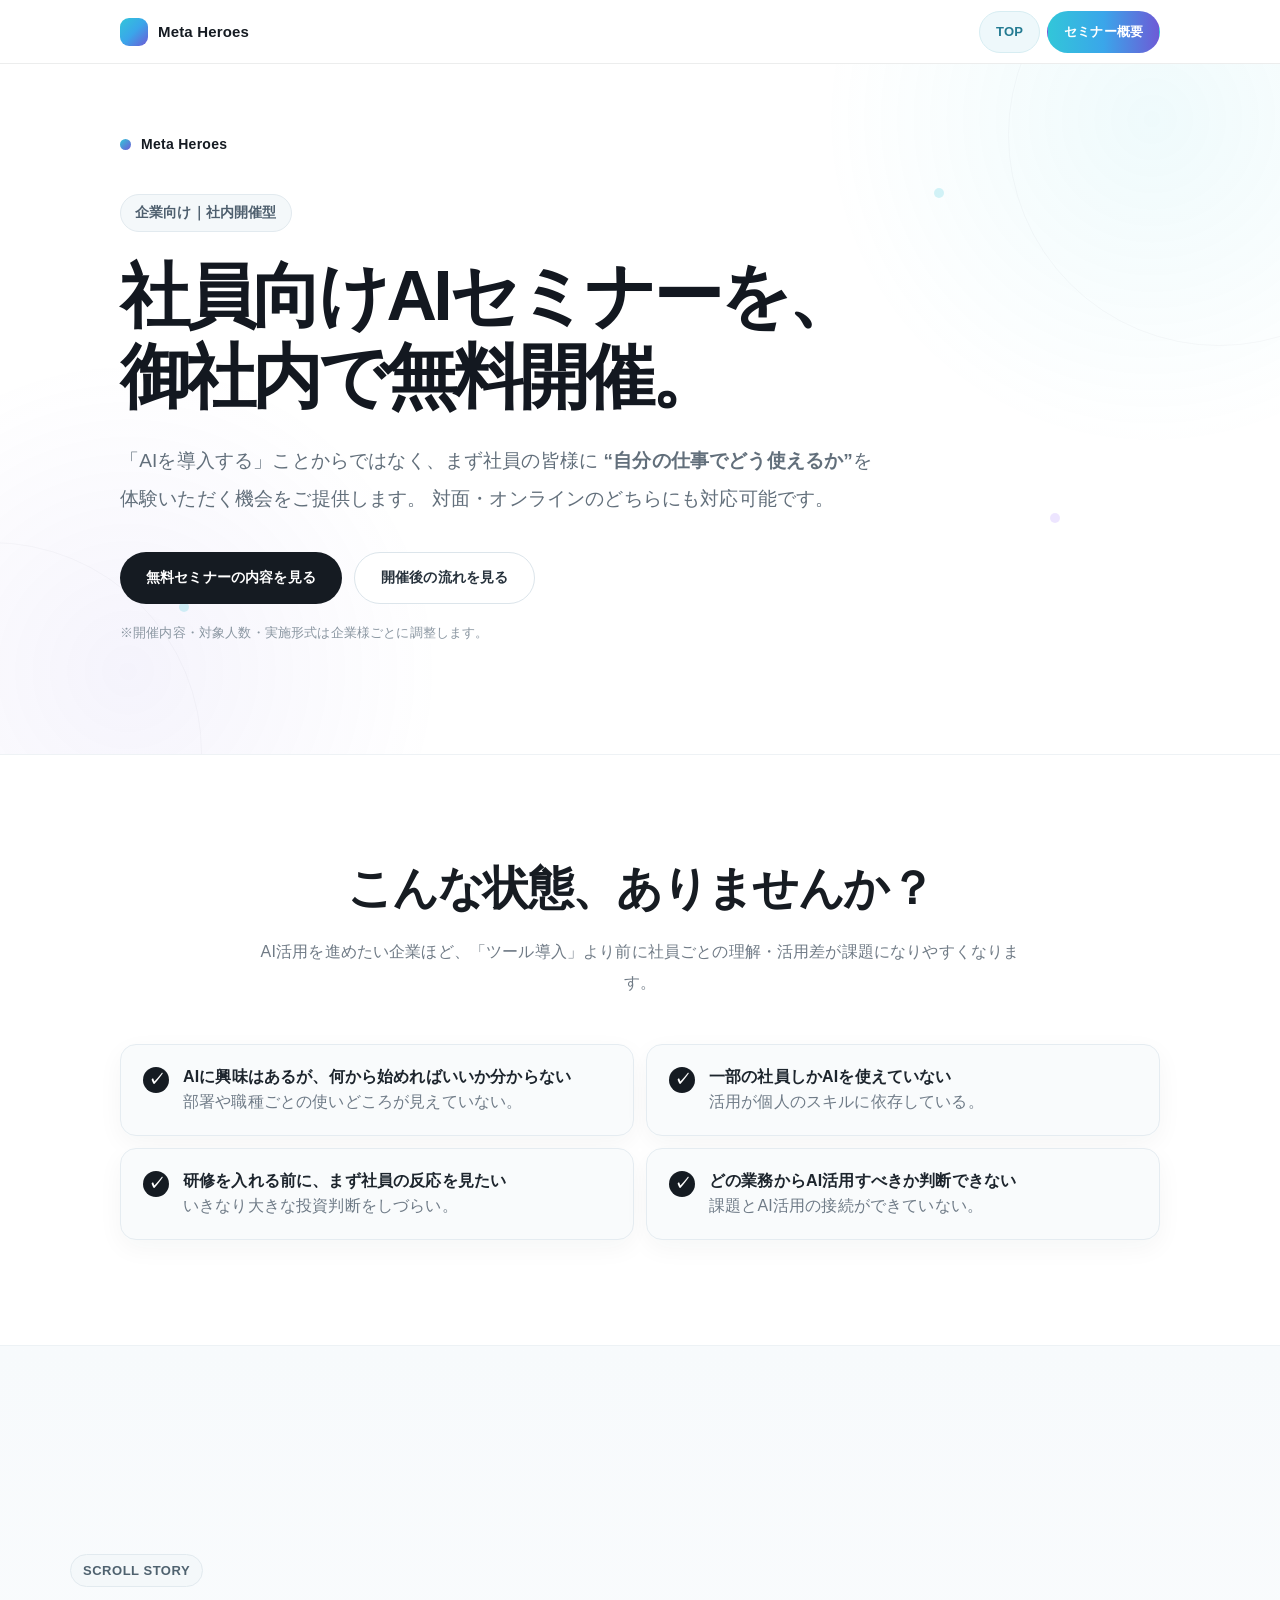
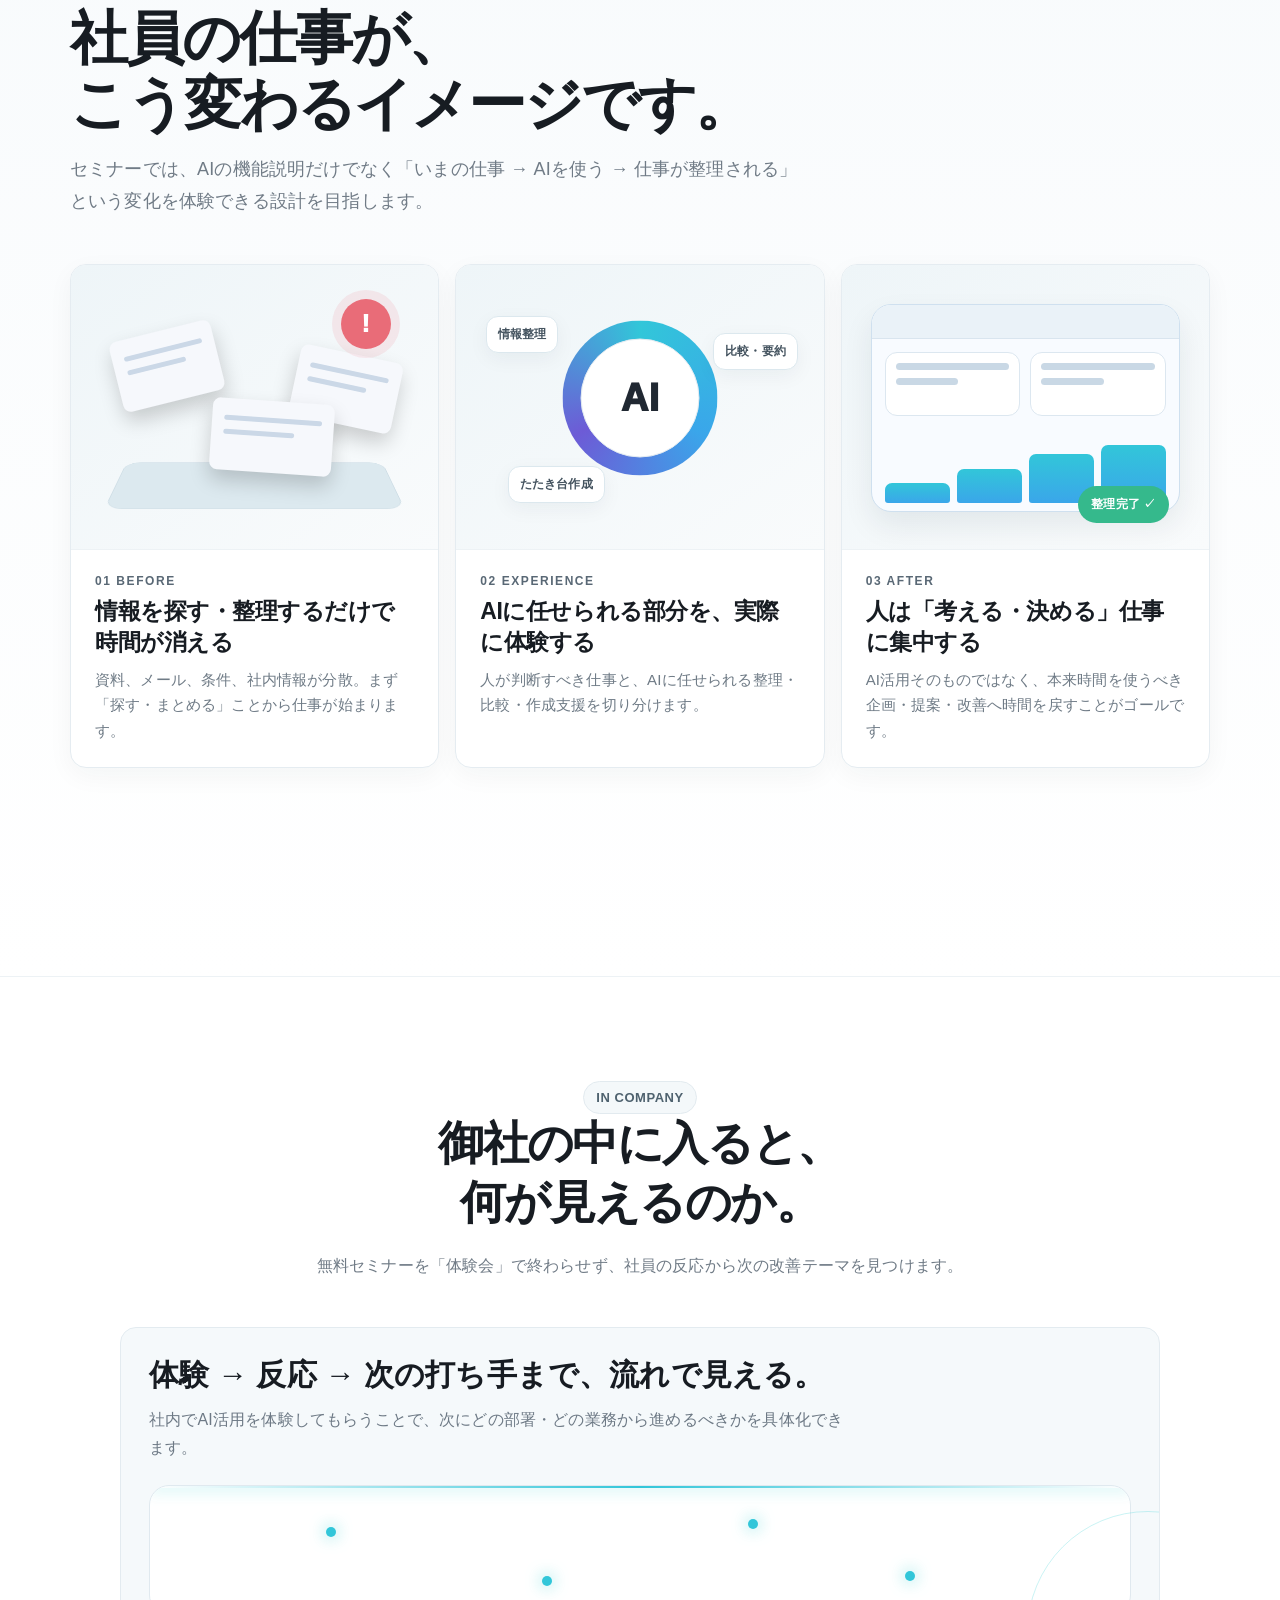
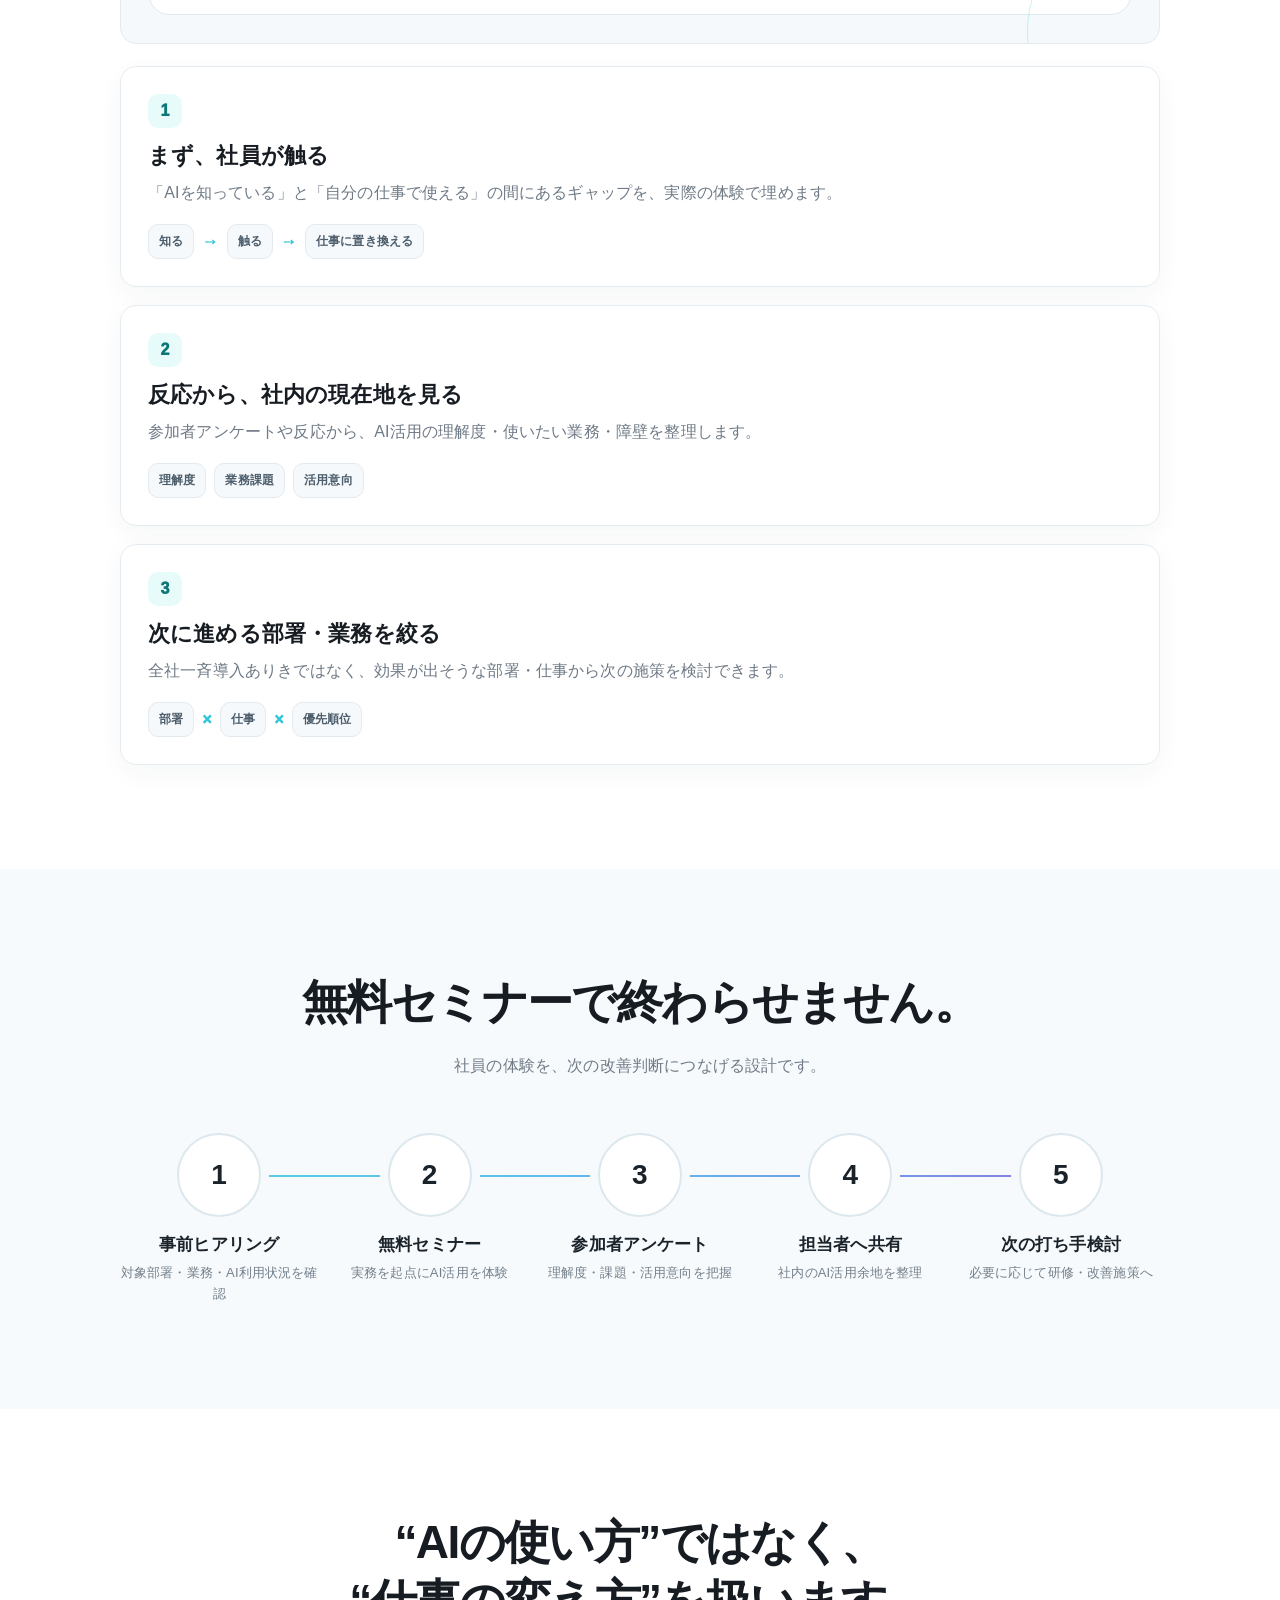
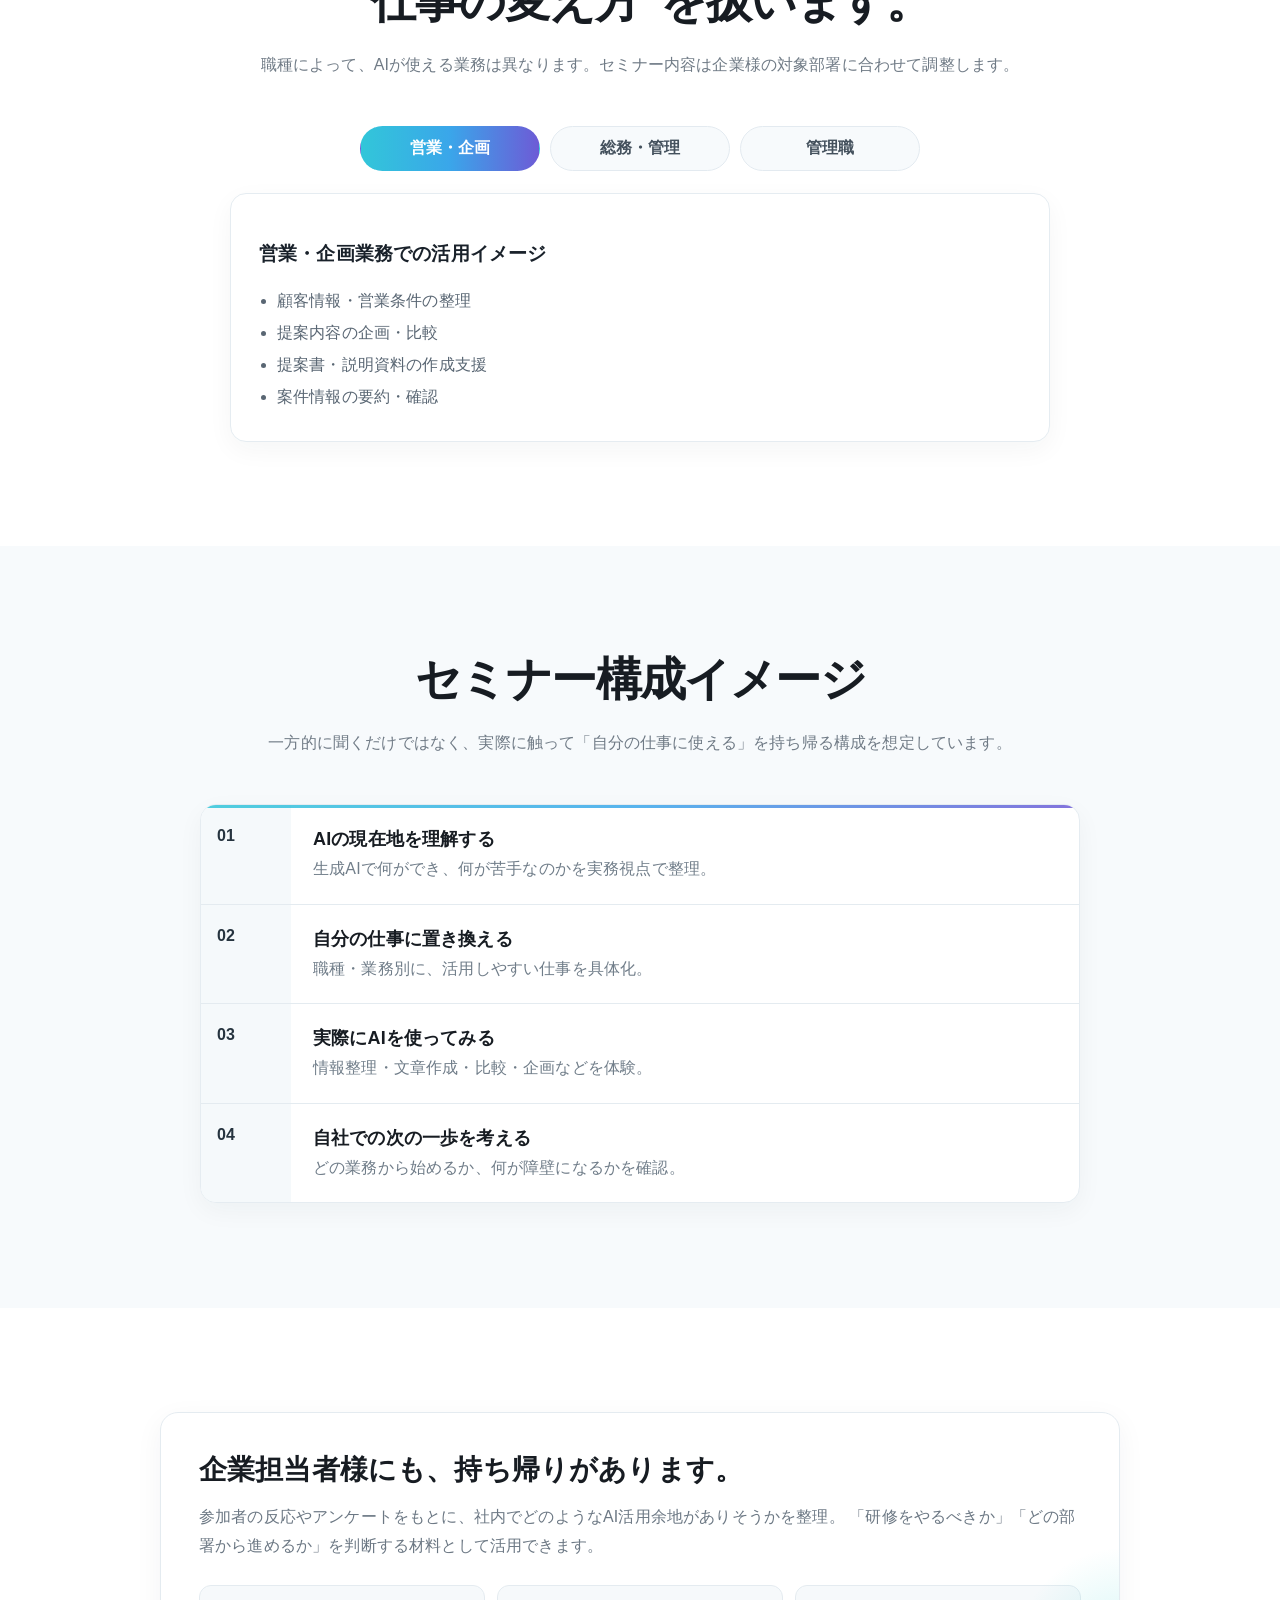
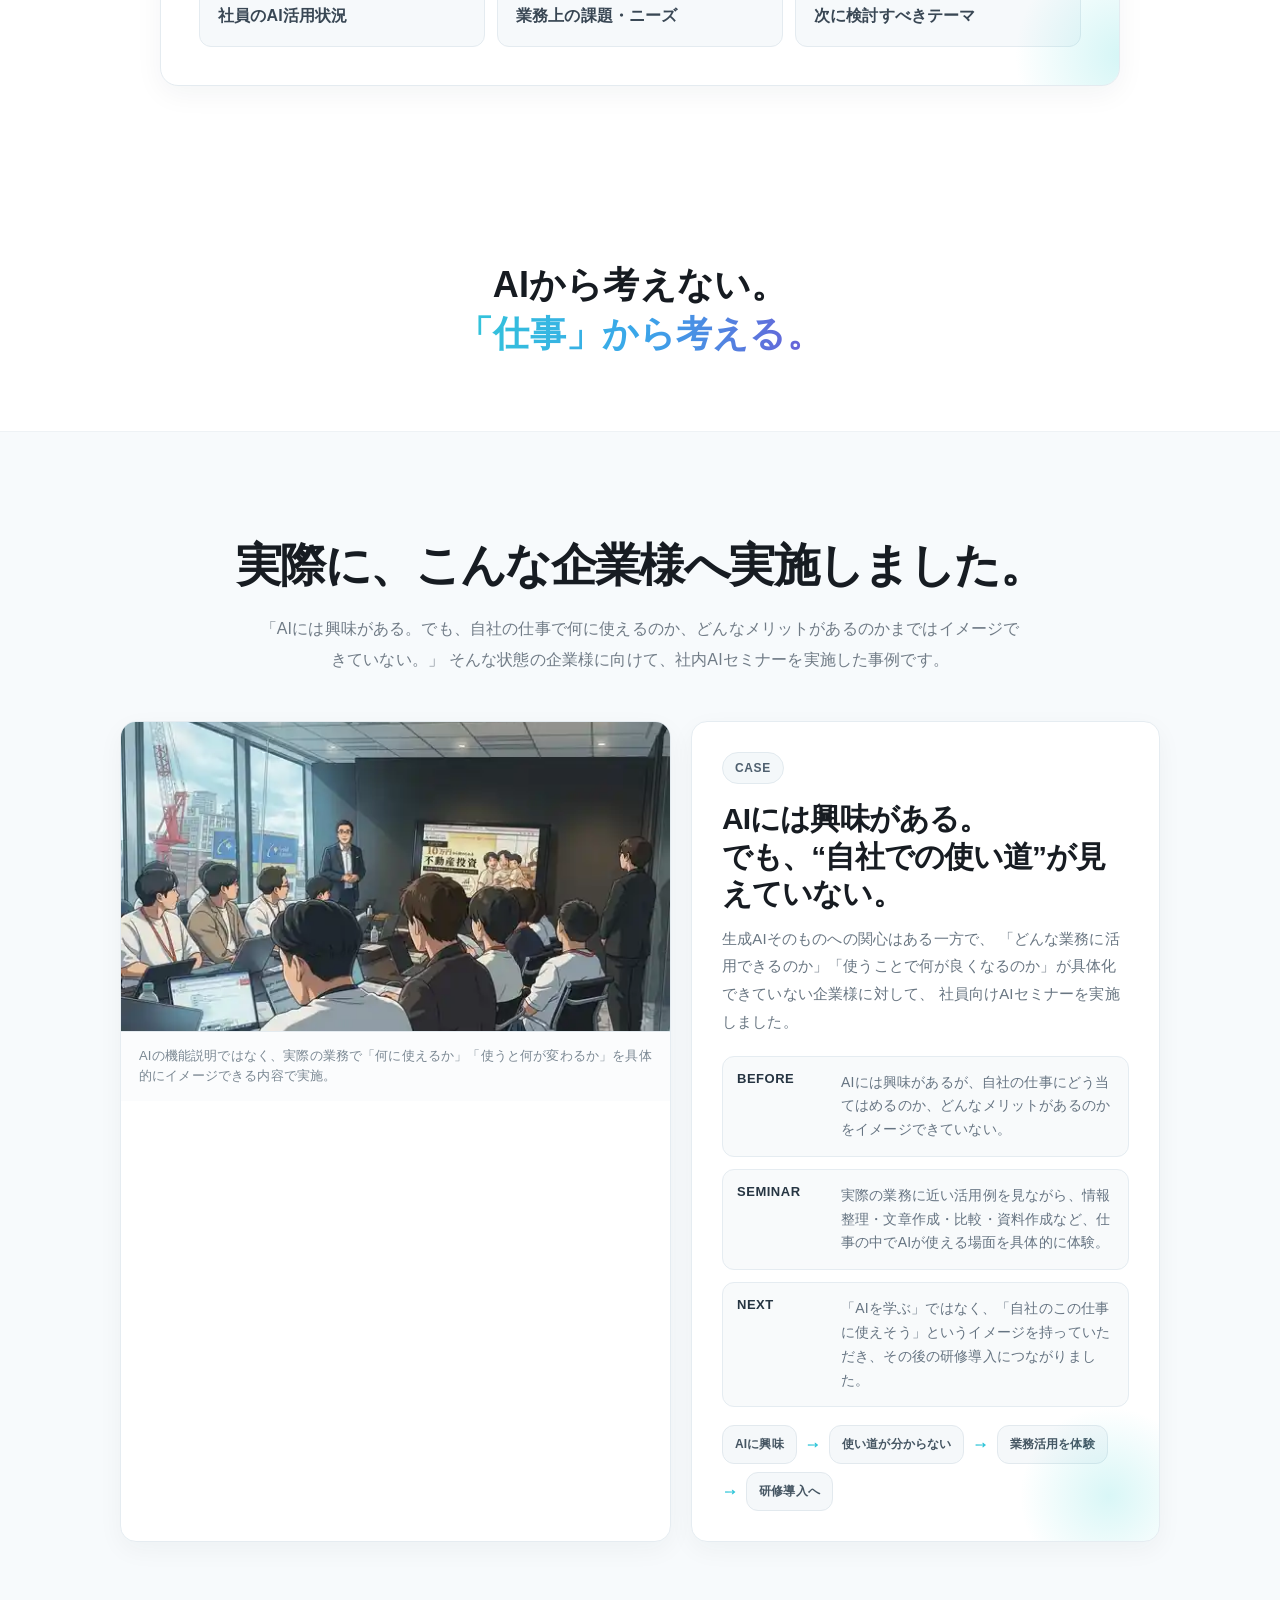
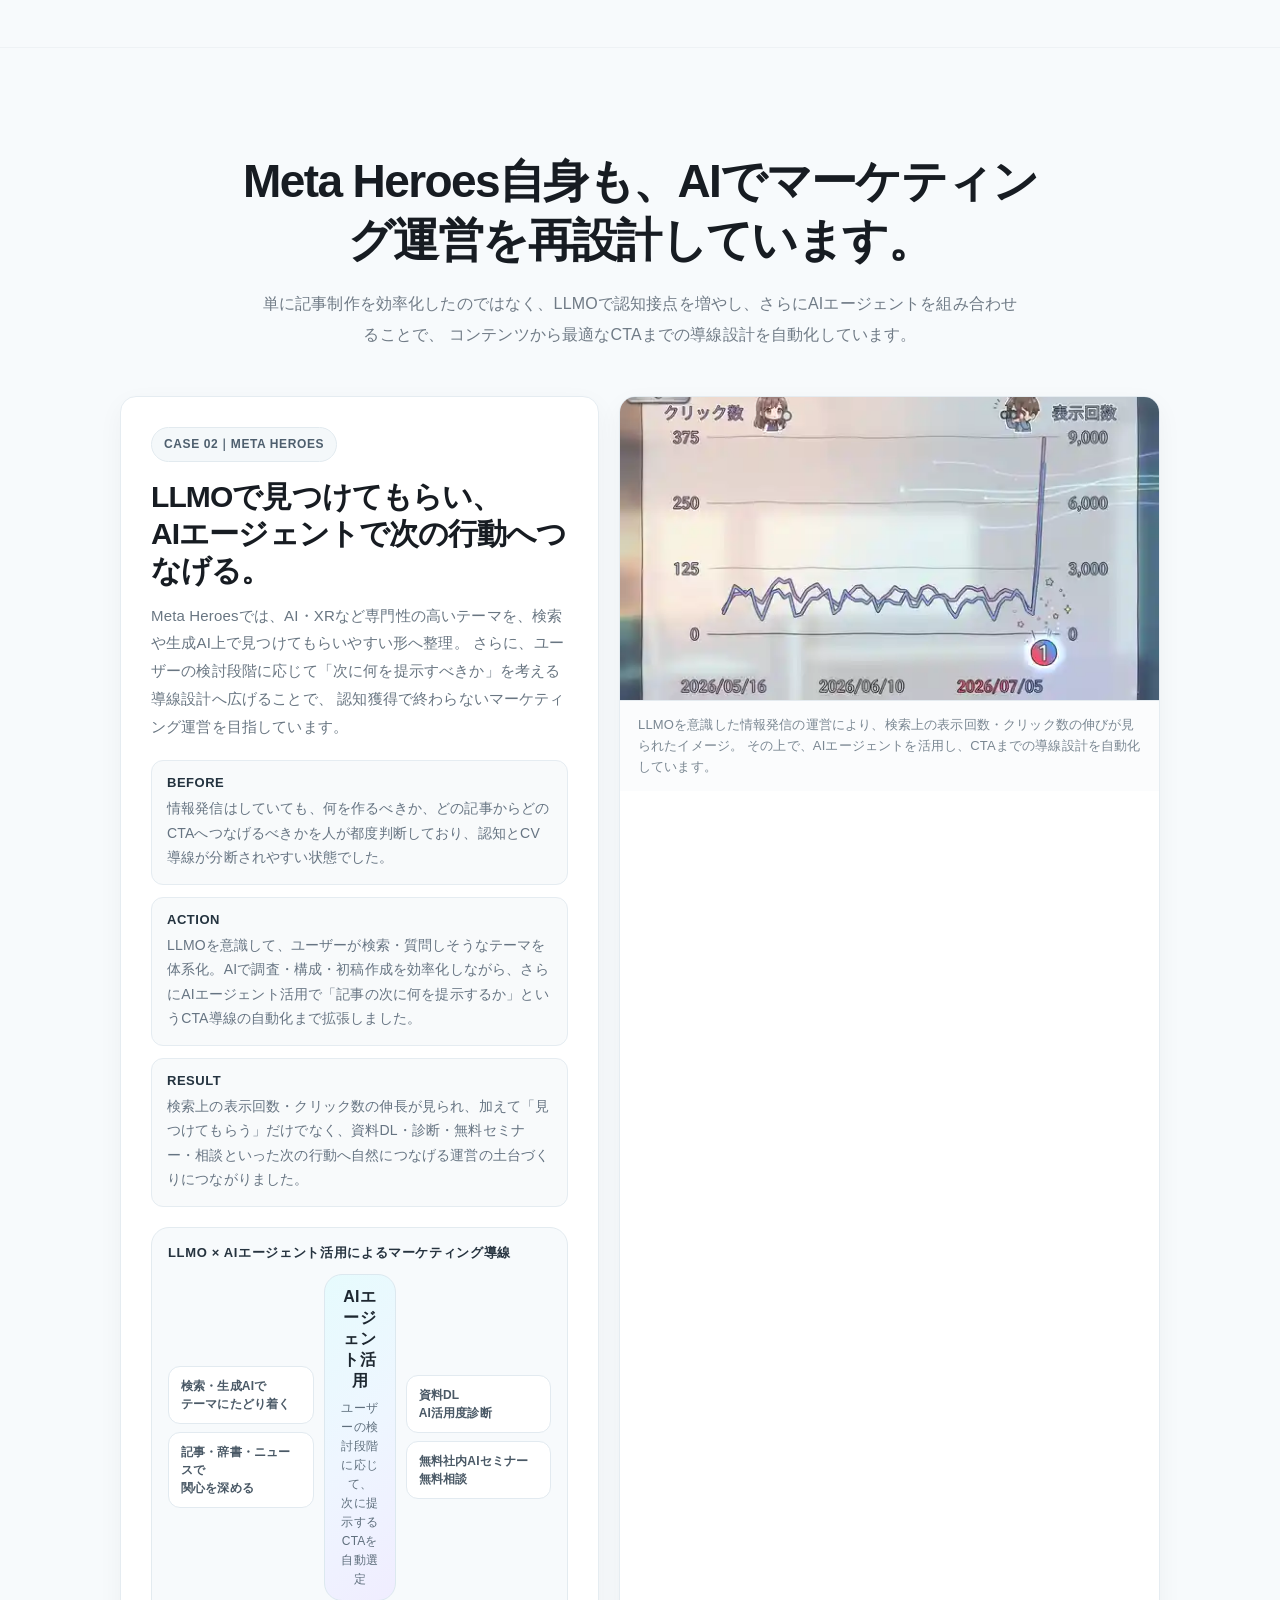
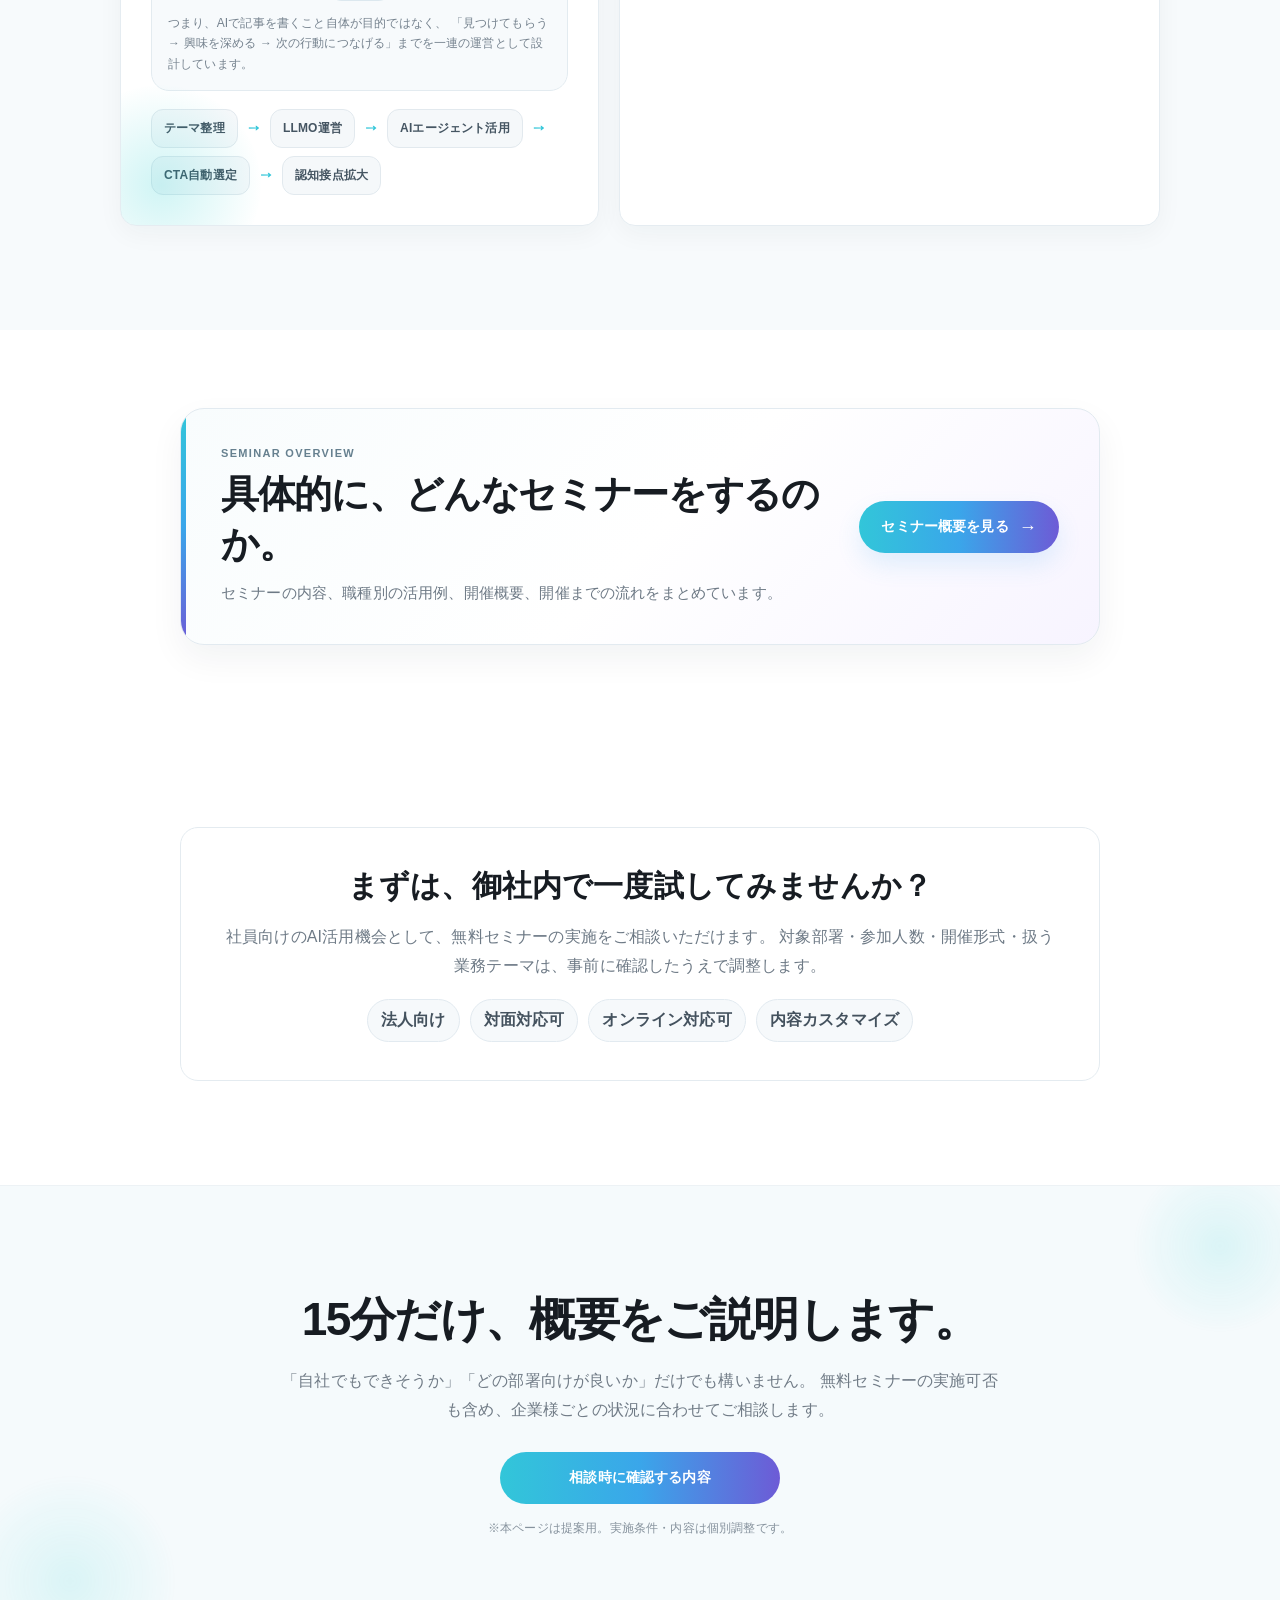
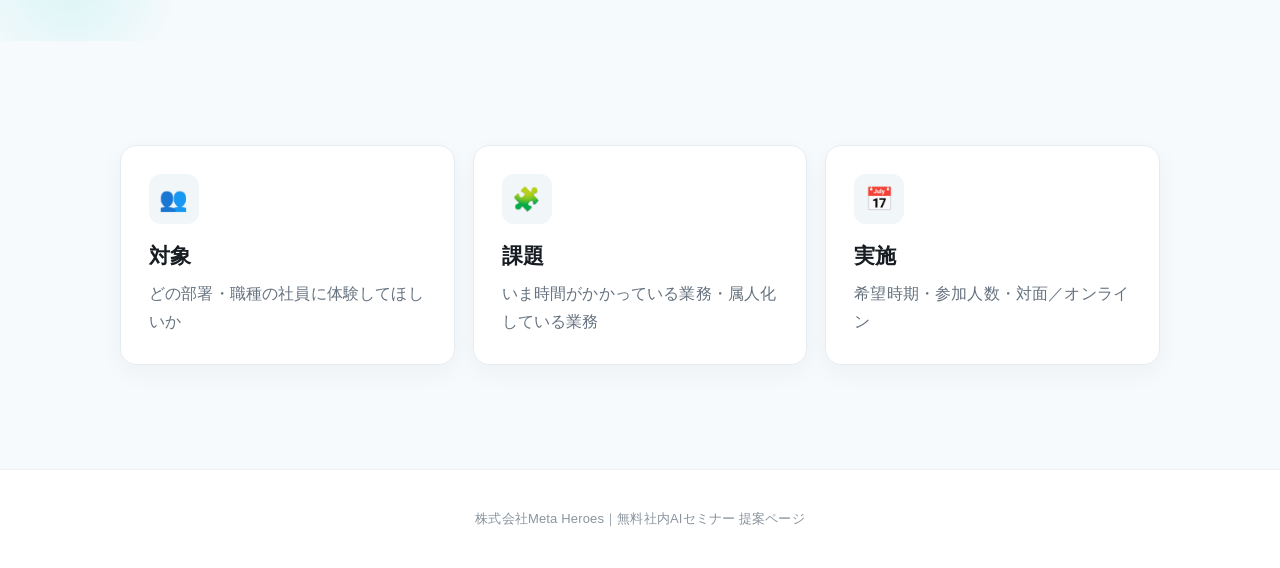
==== commit 6e07244f: "Add seminar overview CTA to AI reskilling top page" ====
--- a/ai-reskilling/index.html
+++ b/ai-reskilling/index.html
@@ -1 +1,99 @@
-<!doctype html><html lang="ja"><head><meta charset="utf-8"><meta name="viewport" content="width=device-width,initial-scale=1,viewport-fit=cover"><meta name="robots" content="noindex,nofollow,noarchive"><meta name="theme-color" content="#ffffff"><title>Meta Heroes｜無料社内AIセミナー</title><style>*{box-sizing:border-box}body{margin:0;min-height:100vh;display:grid;place-items:center;background:#fff;color:#171c22;font-family:-apple-system,BlinkMacSystemFont,"Segoe UI","Yu Gothic",sans-serif}.loader{text-align:center;padding:32px}.dot{width:12px;height:12px;margin:0 auto 18px;border-radius:50%;background:linear-gradient(135deg,#32c6d9,#6d5bd6);animation:p 1.2s ease-in-out infinite}@keyframes p{50%{transform:scale(1.45);opacity:.55}}h1{font-size:20px;margin:0 0 8px}p{color:#75818c;font-size:14px;line-height:1.7;margin:0}</style></head><body><main class="loader" id="loading"><div class="dot"></div><h1>Meta Heroes</h1><p>提案ページを読み込んでいます。</p></main><script>(async()=>{const files=['assets/site-01.txt','assets/site-02.txt','assets/site-03.txt','assets/site-04.txt','assets/site-05a.txt','assets/site-05b.txt','assets/site-05c.txt','assets/site-06a.txt','assets/site-06b.txt'];const head='<link rel="stylesheet" href="assets/top-theme-1.css"><link rel="stylesheet" href="assets/top-theme-2.css"><style id="mh-shared-nav-style">.mh-site-nav{position:sticky;top:0;z-index:10050;height:64px;display:flex;align-items:center;background:rgba(255,255,255,.94);-webkit-backdrop-filter:blur(16px);backdrop-filter:blur(16px);border-bottom:1px solid rgba(19,27,35,.08)}.mh-site-nav__inner{width:min(1040px,calc(100% - 32px));margin:0 auto;display:flex;align-items:center;justify-content:space-between;gap:16px}.mh-site-nav__brand{display:inline-flex;align-items:center;gap:10px;color:#151b22!important;text-decoration:none!important;font:900 15px/1 -apple-system,BlinkMacSystemFont,"Segoe UI","Noto Sans JP","Yu Gothic",sans-serif;white-space:nowrap}.mh-site-nav__mark{width:28px;height:28px;border-radius:9px;background:linear-gradient(135deg,#32c6d9,#3aa6ea,#6d5bd6)}.mh-site-nav__menu{display:flex;align-items:center;gap:7px}.mh-site-nav__link{min-height:42px;padding:0 16px;border-radius:999px;display:inline-flex;align-items:center;justify-content:center;text-decoration:none!important;font:850 13px/1 -apple-system,BlinkMacSystemFont,"Segoe UI","Noto Sans JP","Yu Gothic",sans-serif;color:#53606c!important;border:1px solid transparent;-webkit-tap-highlight-color:transparent}.mh-site-nav__link.is-current{background:#eef8fb;border-color:#d7edf2;color:#247b92!important}.mh-site-nav__link.is-primary{background:linear-gradient(90deg,#32c6d9,#3aa6ea,#6d5bd6);color:#fff!important}@media(max-width:640px){.mh-site-nav{height:58px}.mh-site-nav__inner{width:calc(100% - 20px);gap:8px}.mh-site-nav__brand{font-size:13px}.mh-site-nav__mark{width:23px;height:23px;border-radius:7px}.mh-site-nav__menu{gap:4px}.mh-site-nav__link{min-height:38px;padding:0 11px;font-size:12px}}</style>';const nav='<nav class="mh-site-nav" aria-label="ページナビゲーション"><div class="mh-site-nav__inner"><a class="mh-site-nav__brand" href="https://keito-mh.github.io/meta-heroes-public-content/ai-reskilling/"><span class="mh-site-nav__mark" aria-hidden="true"></span><span>Meta Heroes</span></a><div class="mh-site-nav__menu"><a class="mh-site-nav__link is-current" href="https://keito-mh.github.io/meta-heroes-public-content/ai-reskilling/">TOP</a><a class="mh-site-nav__link is-primary" href="https://keito-mh.github.io/meta-heroes-public-content/ai-reskilling/seminar/">セミナー概要</a></div></div></nav>';try{const parts=await Promise.all(files.map(async f=>{const r=await fetch(f,{cache:'no-store'});if(!r.ok)throw new Error(f+': '+r.status);return r.text()}));let page=parts.join('');page=page.replace('</head>',head+'</head>');page=page.replace('<body>','<body>'+nav);document.open();document.write(page);document.close()}catch(e){console.error(e);document.getElementById('loading').innerHTML='<h1>読み込みに失敗しました</h1><p>時間をおいてページを再読み込みしてください。</p>'}})()</script></body></html>+<!doctype html>
+<html lang="ja">
+<head>
+  <meta charset="utf-8">
+  <meta name="viewport" content="width=device-width,initial-scale=1,viewport-fit=cover">
+  <meta name="robots" content="noindex,nofollow,noarchive">
+  <meta name="theme-color" content="#ffffff">
+  <title>Meta Heroes｜無料社内AIセミナー</title>
+  <style>
+    *{box-sizing:border-box}
+    body{margin:0;min-height:100vh;display:grid;place-items:center;background:#fff;color:#171c22;font-family:-apple-system,BlinkMacSystemFont,"Segoe UI","Yu Gothic",sans-serif}
+    .loader{text-align:center;padding:32px}
+    .dot{width:12px;height:12px;margin:0 auto 18px;border-radius:50%;background:linear-gradient(135deg,#32c6d9,#6d5bd6);animation:p 1.2s ease-in-out infinite}
+    @keyframes p{50%{transform:scale(1.45);opacity:.55}}
+    h1{font-size:20px;margin:0 0 8px}
+    p{color:#75818c;font-size:14px;line-height:1.7;margin:0}
+  </style>
+</head>
+<body>
+  <main class="loader" id="loading">
+    <div class="dot"></div>
+    <h1>Meta Heroes</h1>
+    <p>提案ページを読み込んでいます。</p>
+  </main>
+  <script>
+    (async()=>{
+      const files=[
+        'assets/site-01.txt','assets/site-02.txt','assets/site-03.txt','assets/site-04.txt',
+        'assets/site-05a.txt','assets/site-05b.txt','assets/site-05c.txt','assets/site-06a.txt','assets/site-06b.txt'
+      ];
+
+      const head=`
+<link rel="stylesheet" href="assets/top-theme-1.css">
+<link rel="stylesheet" href="assets/top-theme-2.css">
+<style id="mh-shared-nav-style">
+.mh-site-nav{position:sticky;top:0;z-index:10050;height:64px;display:flex;align-items:center;background:rgba(255,255,255,.94);-webkit-backdrop-filter:blur(16px);backdrop-filter:blur(16px);border-bottom:1px solid rgba(19,27,35,.08)}
+.mh-site-nav__inner{width:min(1040px,calc(100% - 32px));margin:0 auto;display:flex;align-items:center;justify-content:space-between;gap:16px}
+.mh-site-nav__brand{display:inline-flex;align-items:center;gap:10px;color:#151b22!important;text-decoration:none!important;font:900 15px/1 -apple-system,BlinkMacSystemFont,"Segoe UI","Noto Sans JP","Yu Gothic",sans-serif;white-space:nowrap}
+.mh-site-nav__mark{width:28px;height:28px;border-radius:9px;background:linear-gradient(135deg,#32c6d9,#3aa6ea,#6d5bd6)}
+.mh-site-nav__menu{display:flex;align-items:center;gap:7px}
+.mh-site-nav__link{min-height:42px;padding:0 16px;border-radius:999px;display:inline-flex;align-items:center;justify-content:center;text-decoration:none!important;font:850 13px/1 -apple-system,BlinkMacSystemFont,"Segoe UI","Noto Sans JP","Yu Gothic",sans-serif;color:#53606c!important;border:1px solid transparent;-webkit-tap-highlight-color:transparent}
+.mh-site-nav__link.is-current{background:#eef8fb;border-color:#d7edf2;color:#247b92!important}
+.mh-site-nav__link.is-primary{background:linear-gradient(90deg,#32c6d9,#3aa6ea,#6d5bd6);color:#fff!important}
+
+.mh-overview-cta{padding:78px 20px!important;background:#fff!important}
+.mh-overview-cta__inner{width:min(920px,100%);margin:0 auto;padding:38px 40px;border:1px solid #e2eaf0;border-radius:24px;background:linear-gradient(135deg,#f8fcfd 0%,#ffffff 52%,#f7f4ff 100%);display:grid;grid-template-columns:1fr auto;gap:28px;align-items:center;box-shadow:0 14px 34px rgba(18,35,52,.055);position:relative;overflow:hidden}
+.mh-overview-cta__inner::before{content:"";position:absolute;left:0;top:0;bottom:0;width:5px;background:linear-gradient(180deg,#32c6d9,#3aa6ea,#6d5bd6)}
+.mh-overview-cta__eyebrow{font-size:11px;font-weight:900;letter-spacing:.12em;color:#66808f;margin-bottom:10px}
+.mh-overview-cta h2{margin:0 0 10px;color:#171c22!important;font-size:clamp(26px,3.6vw,38px)!important;line-height:1.32!important;letter-spacing:-.035em!important;text-align:left!important}
+.mh-overview-cta p{margin:0;color:#6d7985!important;font-size:15px!important;line-height:1.8!important;max-width:620px!important;text-align:left!important}
+.mh-overview-cta__btn{min-height:52px;padding:0 22px;border-radius:999px;display:inline-flex;align-items:center;justify-content:center;gap:10px;background:linear-gradient(90deg,#32c6d9,#3aa6ea,#6d5bd6);color:#fff!important;text-decoration:none!important;font-size:14px;font-weight:900;white-space:nowrap;box-shadow:0 12px 24px rgba(58,166,234,.14);transition:transform .2s ease,box-shadow .2s ease}
+.mh-overview-cta__btn:hover{transform:translateY(-2px);box-shadow:0 16px 28px rgba(58,166,234,.2)}
+.mh-overview-cta__arrow{font-size:18px;line-height:1}
+@supports (animation-timeline:view()){
+  .mh-overview-cta__inner{animation:mhCtaReveal linear both;animation-timeline:view();animation-range:entry 5% cover 34%}
+  @keyframes mhCtaReveal{from{opacity:.18;transform:translateY(38px) scale(.97)}to{opacity:1;transform:none}}
+}
+@media(max-width:640px){
+  .mh-site-nav{height:58px}.mh-site-nav__inner{width:calc(100% - 20px);gap:8px}.mh-site-nav__brand{font-size:13px}.mh-site-nav__mark{width:23px;height:23px;border-radius:7px}.mh-site-nav__menu{gap:4px}.mh-site-nav__link{min-height:38px;padding:0 11px;font-size:12px}
+  .mh-overview-cta{padding:58px 18px!important}.mh-overview-cta__inner{grid-template-columns:1fr;padding:28px 22px;gap:20px;border-radius:20px}.mh-overview-cta h2{font-size:28px!important}.mh-overview-cta p{font-size:14px!important}.mh-overview-cta__btn{width:100%;min-height:54px}
+}
+</style>`;
+
+      const nav=`<nav class="mh-site-nav" aria-label="ページナビゲーション"><div class="mh-site-nav__inner"><a class="mh-site-nav__brand" href="https://keito-mh.github.io/meta-heroes-public-content/ai-reskilling/"><span class="mh-site-nav__mark" aria-hidden="true"></span><span>Meta Heroes</span></a><div class="mh-site-nav__menu"><a class="mh-site-nav__link is-current" href="https://keito-mh.github.io/meta-heroes-public-content/ai-reskilling/">TOP</a><a class="mh-site-nav__link is-primary" href="https://keito-mh.github.io/meta-heroes-public-content/ai-reskilling/seminar/">セミナー概要</a></div></div></nav>`;
+
+      const overviewCta=`<section class="mh-overview-cta" aria-label="セミナー概要へのご案内"><div class="mh-overview-cta__inner"><div><div class="mh-overview-cta__eyebrow">SEMINAR OVERVIEW</div><h2>具体的に、どんなセミナーをするのか。</h2><p>セミナーの内容、職種別の活用例、開催概要、開催までの流れをまとめています。</p></div><a class="mh-overview-cta__btn" href="https://keito-mh.github.io/meta-heroes-public-content/ai-reskilling/seminar/">セミナー概要を見る <span class="mh-overview-cta__arrow" aria-hidden="true">→</span></a></div></section>`;
+
+      try{
+        const parts=await Promise.all(files.map(async f=>{
+          const r=await fetch(f,{cache:'no-store'});
+          if(!r.ok) throw new Error(f+': '+r.status);
+          return r.text();
+        }));
+
+        let page=parts.join('');
+        page=page.replace('</head>',head+'</head>');
+        page=page.replace('<body>','<body>'+nav);
+
+        const caseAnchor='<section class="case-section"';
+        const offerAnchor='<section id="offer"';
+        if(page.includes(caseAnchor)){
+          page=page.replace(caseAnchor,overviewCta+caseAnchor);
+        }else if(page.includes(offerAnchor)){
+          page=page.replace(offerAnchor,overviewCta+offerAnchor);
+        }else{
+          page=page.replace('</body>',overviewCta+'</body>');
+        }
+
+        document.open();
+        document.write(page);
+        document.close();
+      }catch(e){
+        console.error(e);
+        document.getElementById('loading').innerHTML='<h1>読み込みに失敗しました</h1><p>時間をおいてページを再読み込みしてください。</p>';
+      }
+    })();
+  </script>
+</body>
+</html>
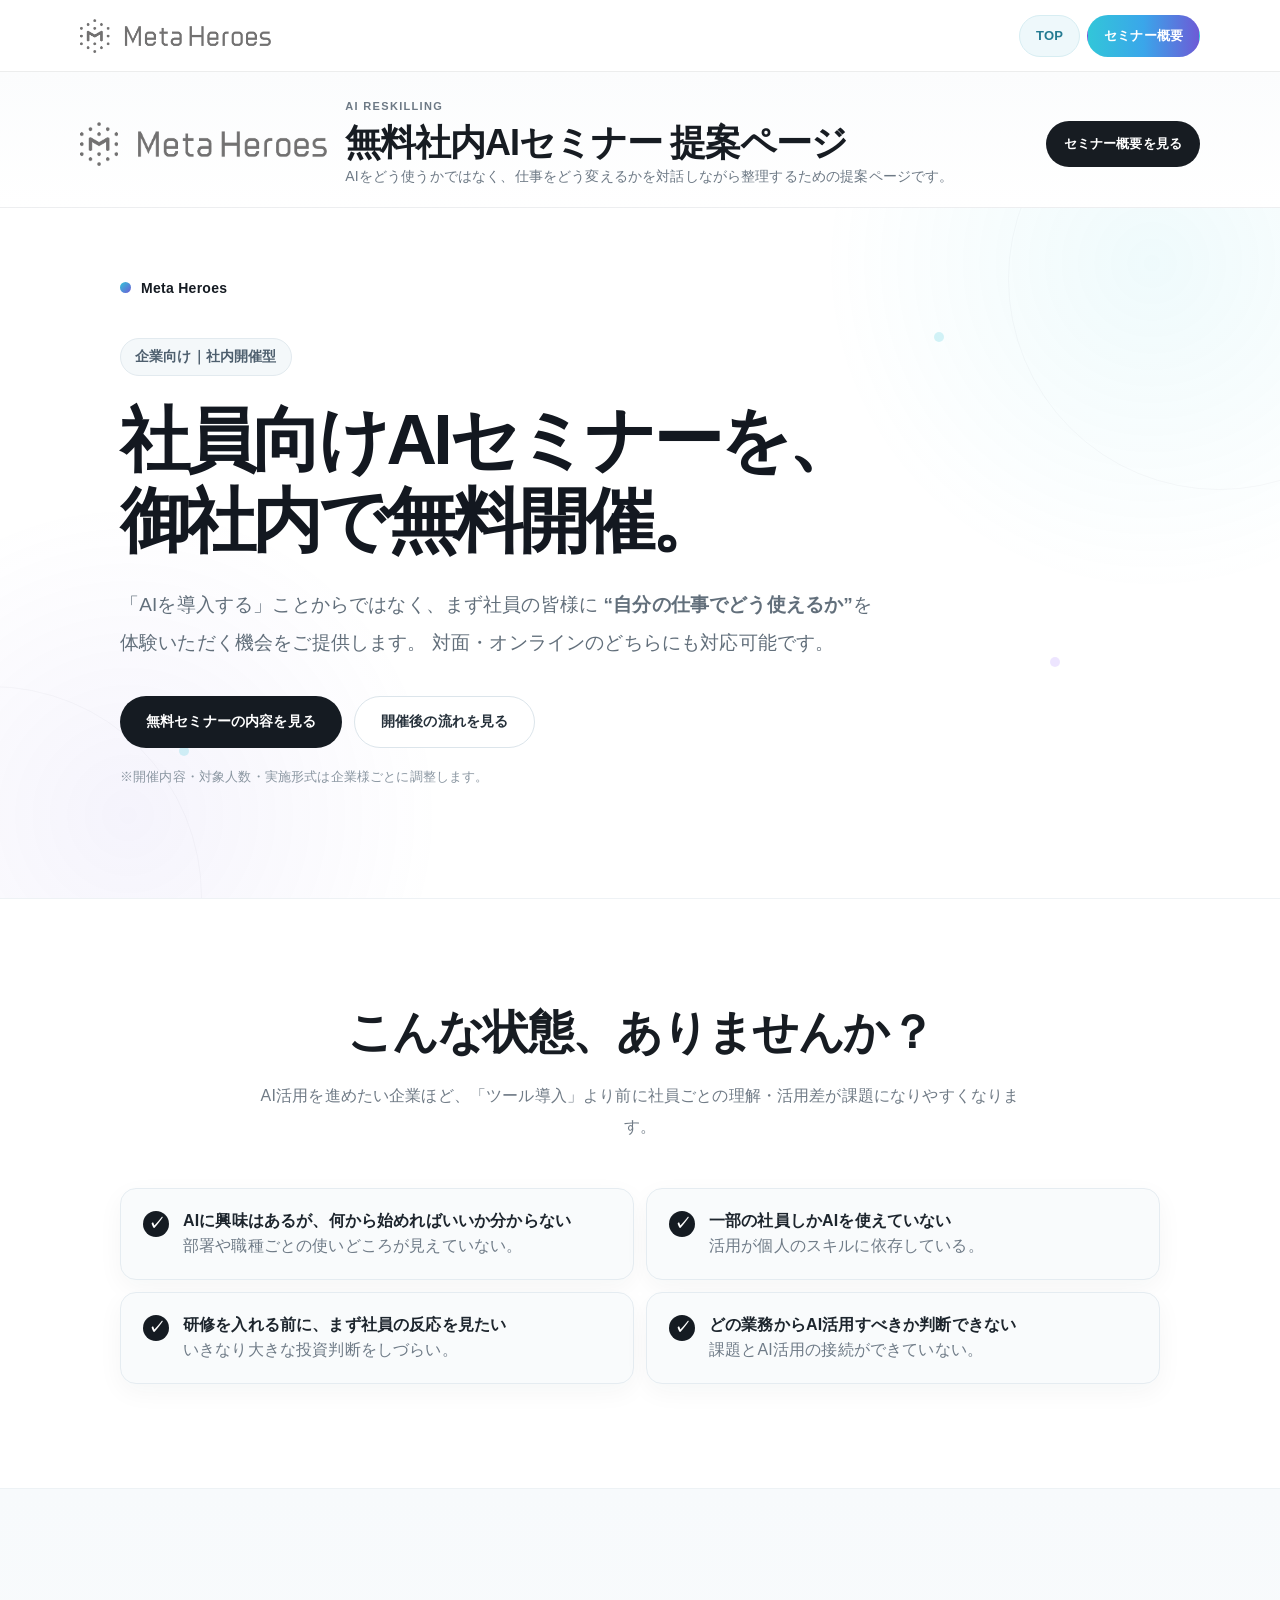
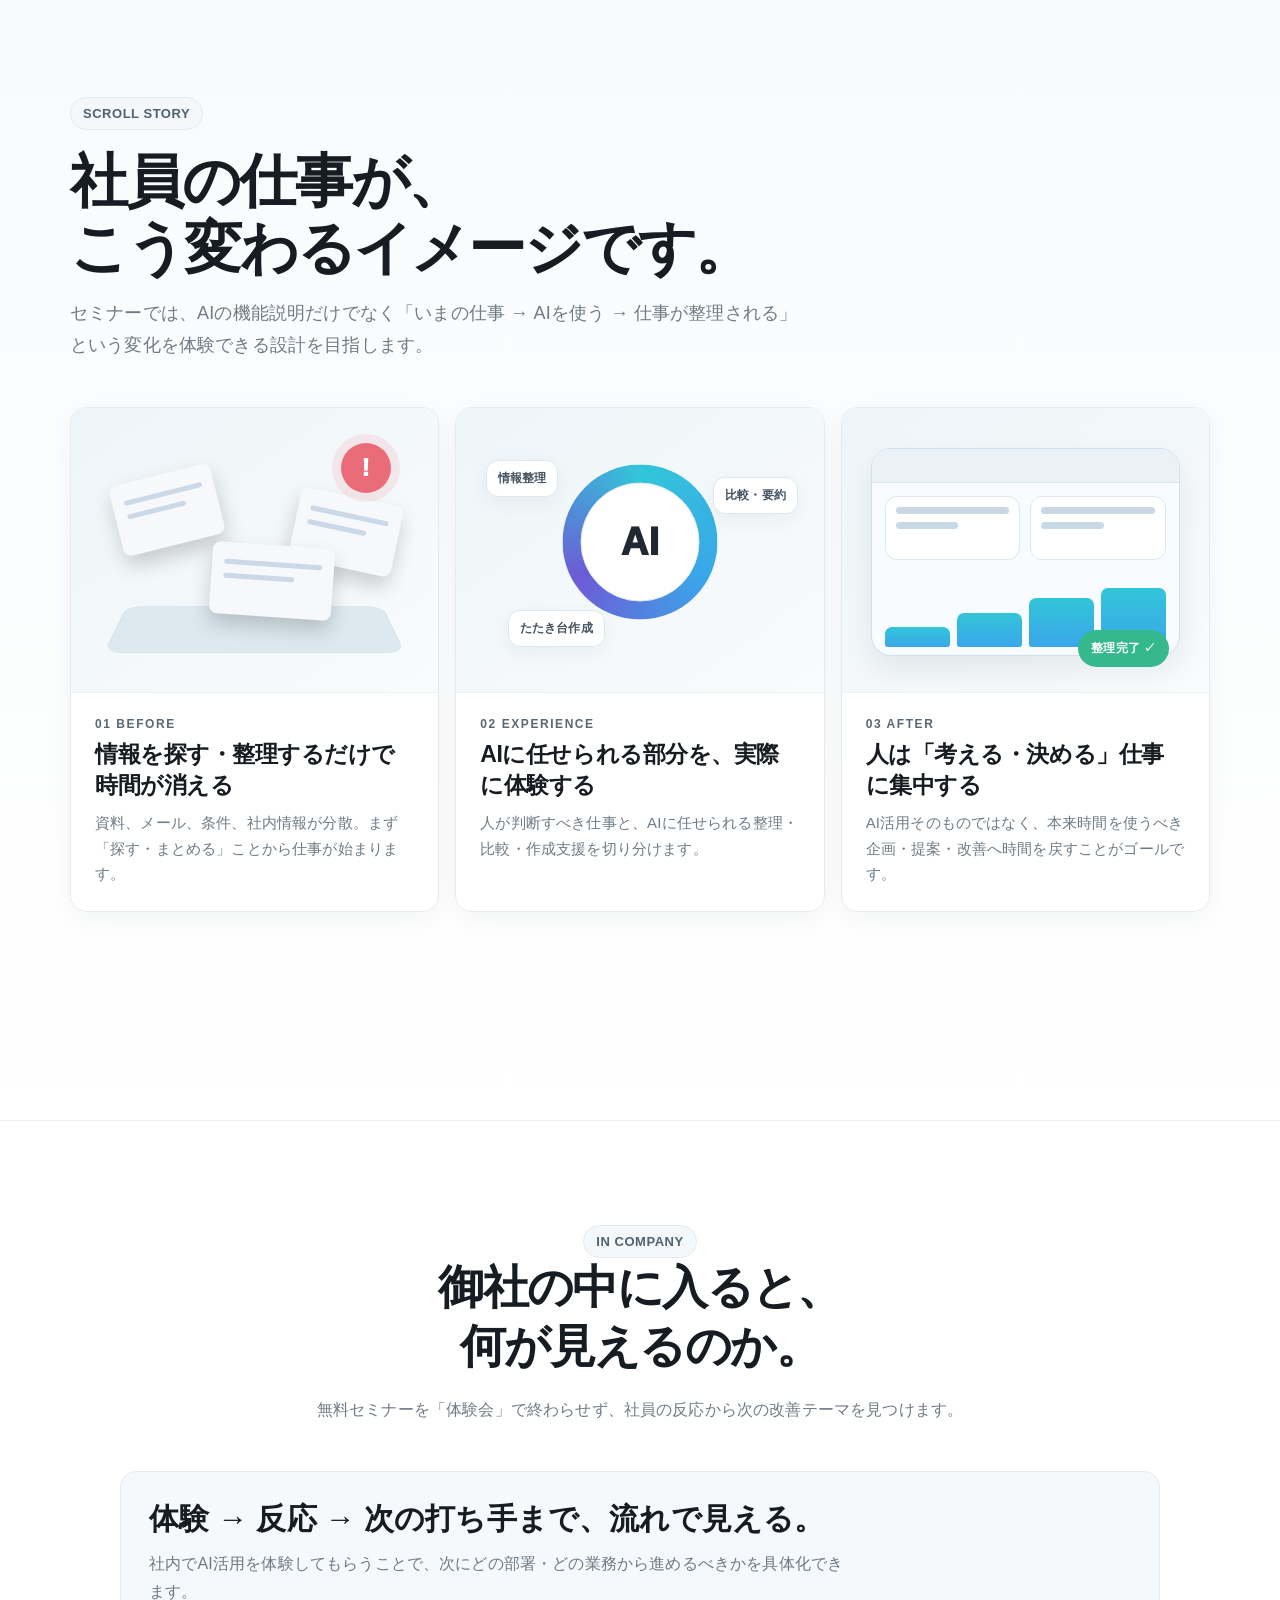
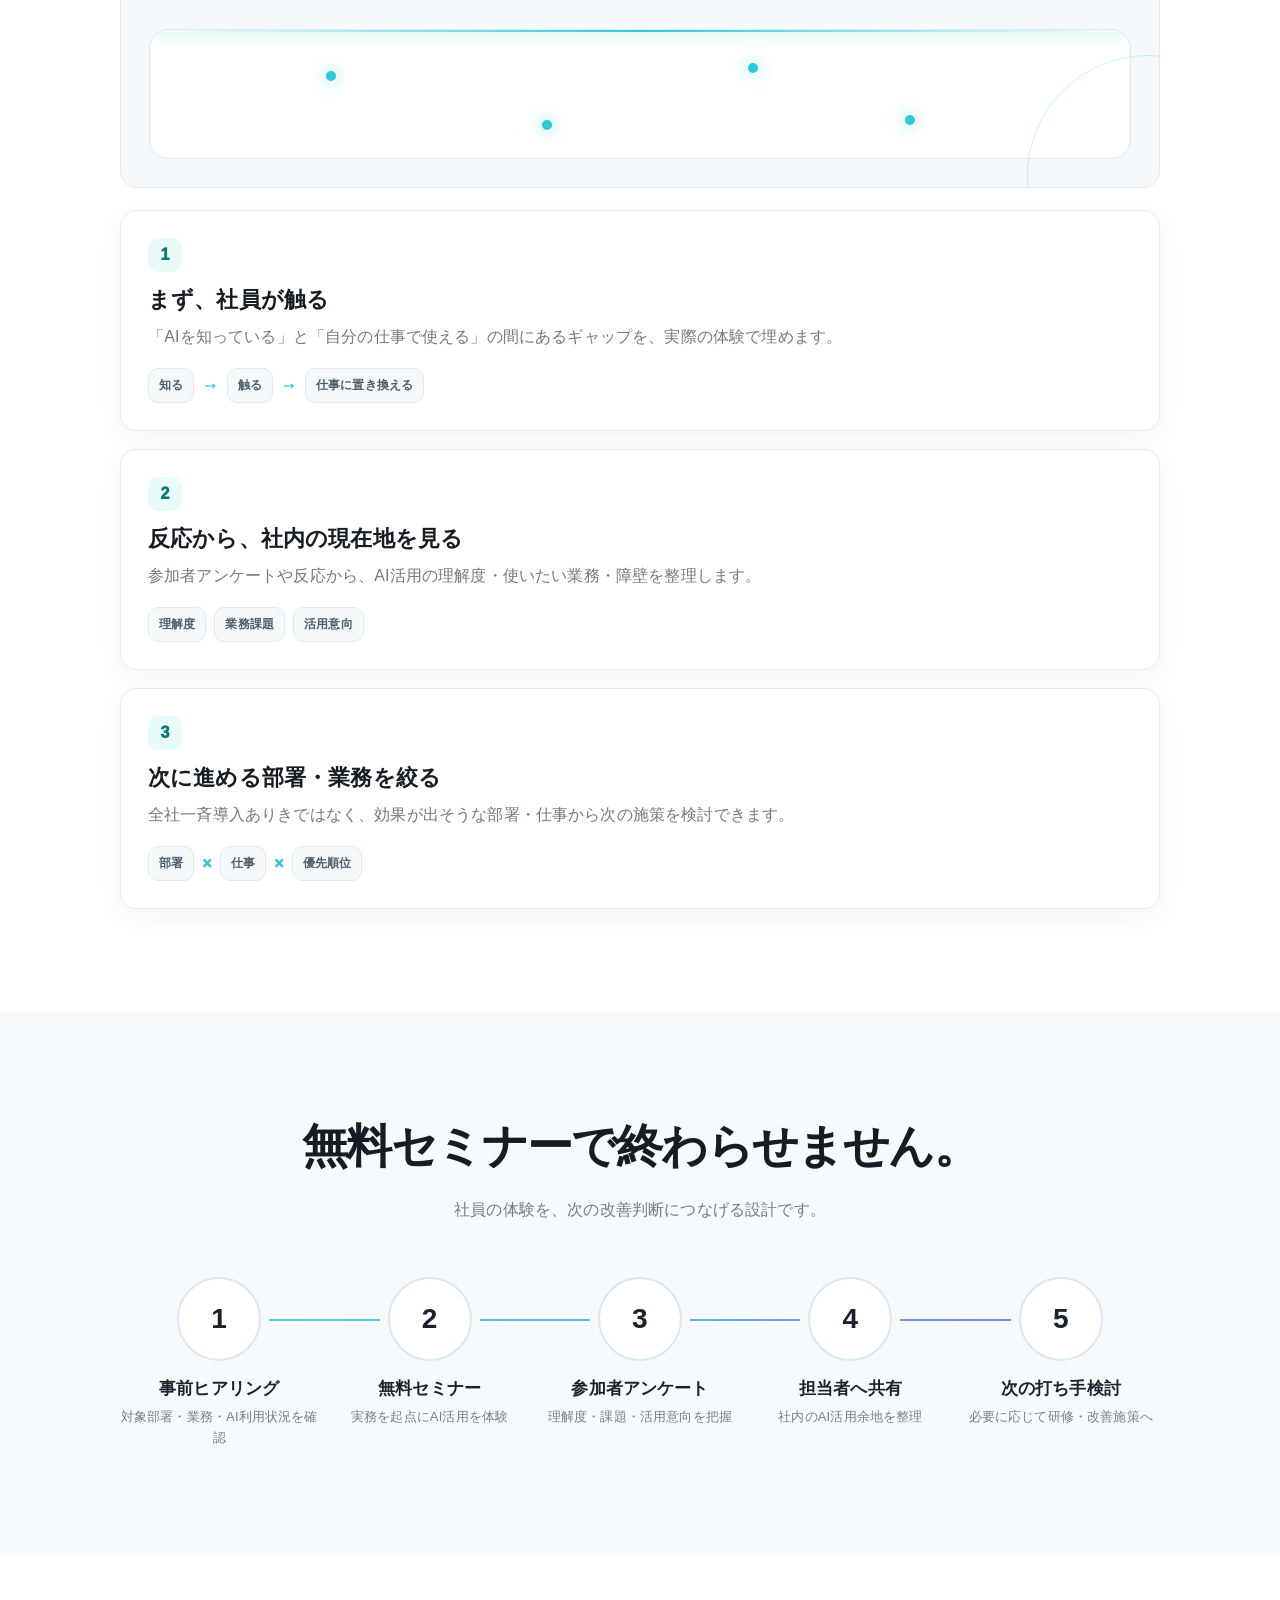
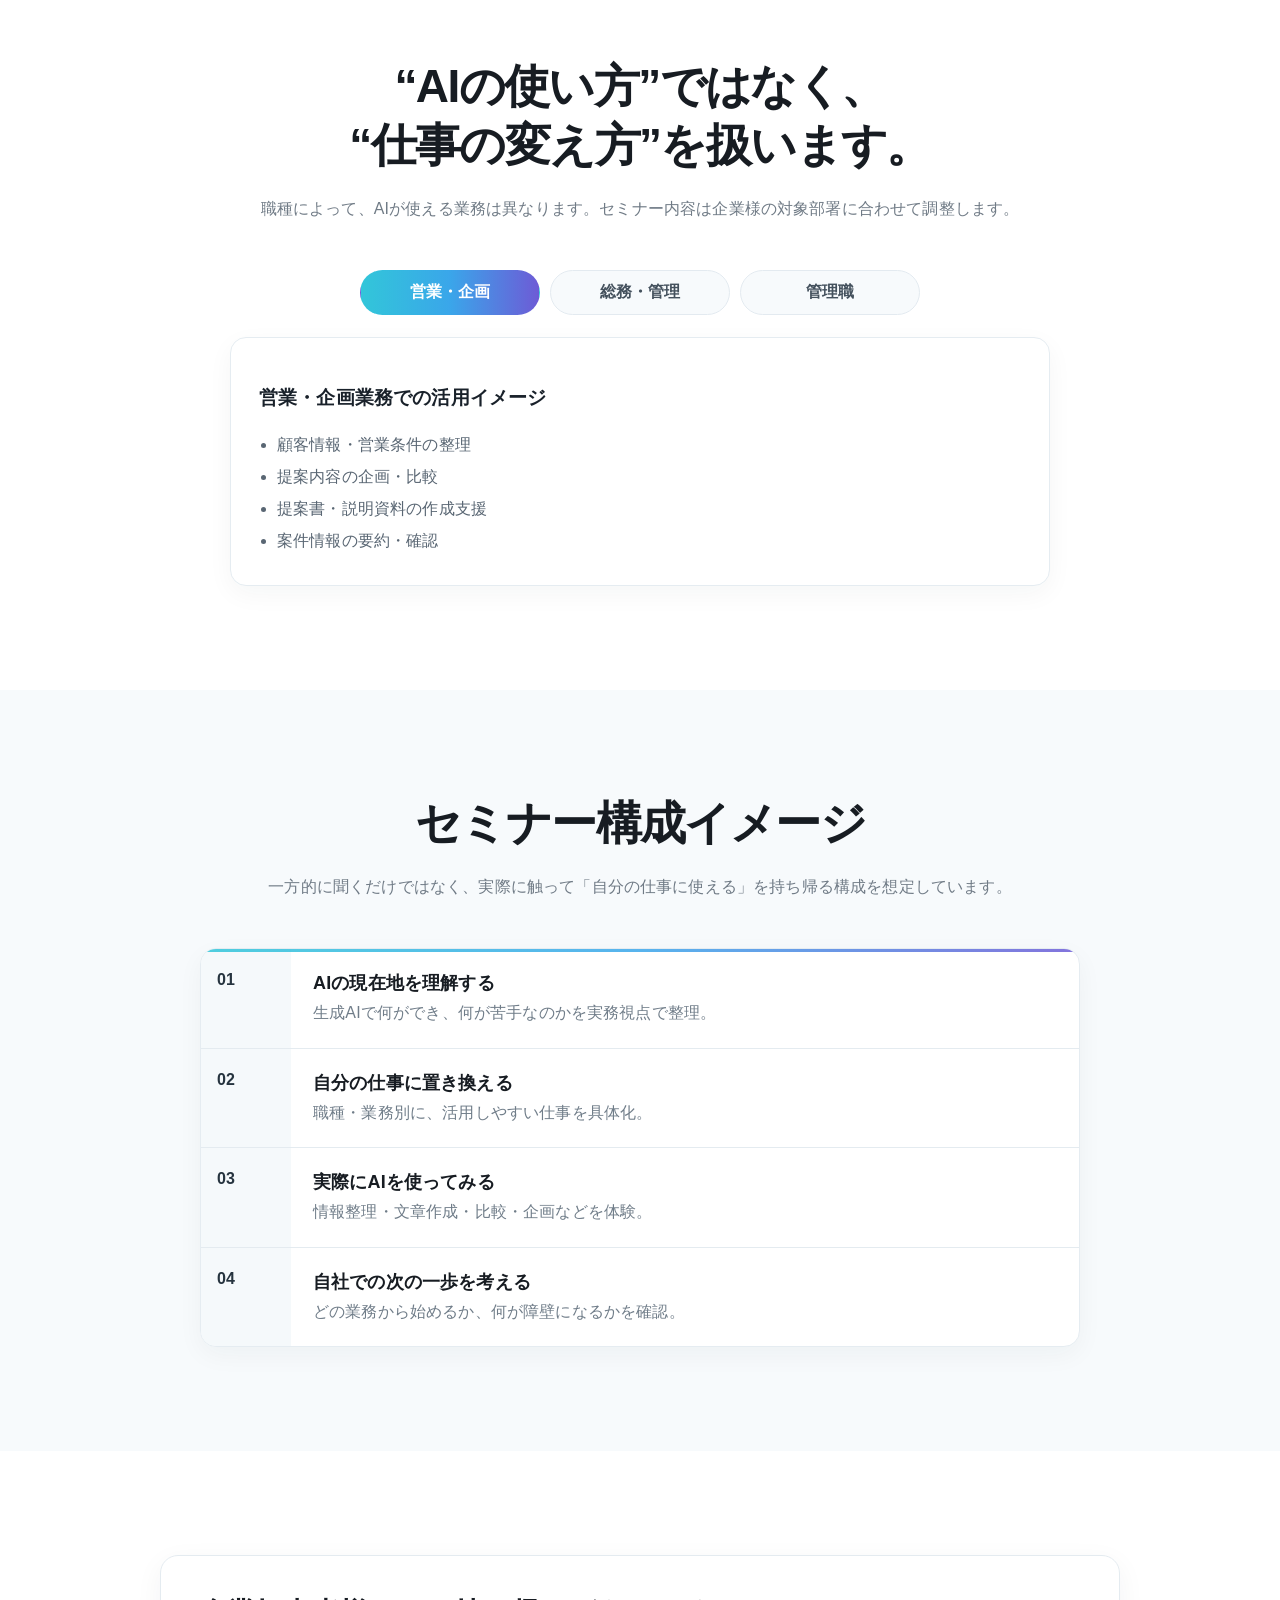
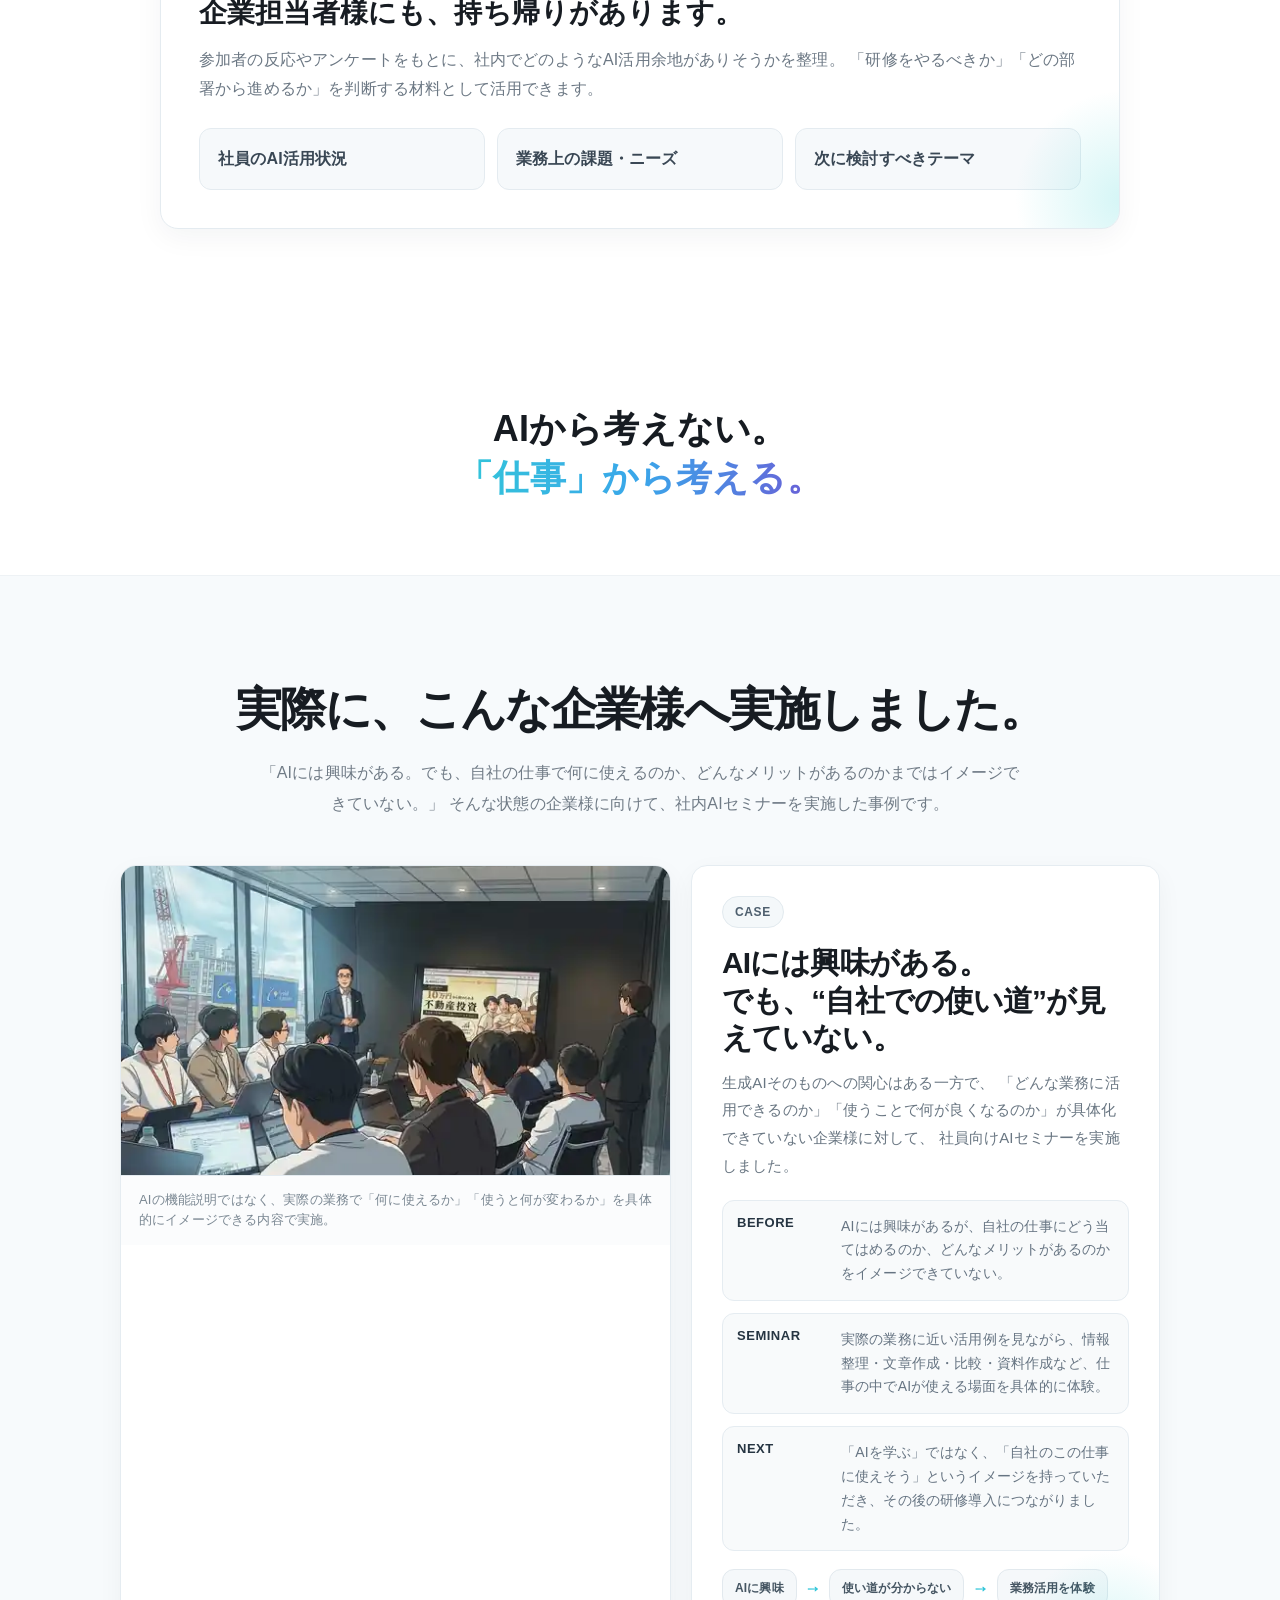
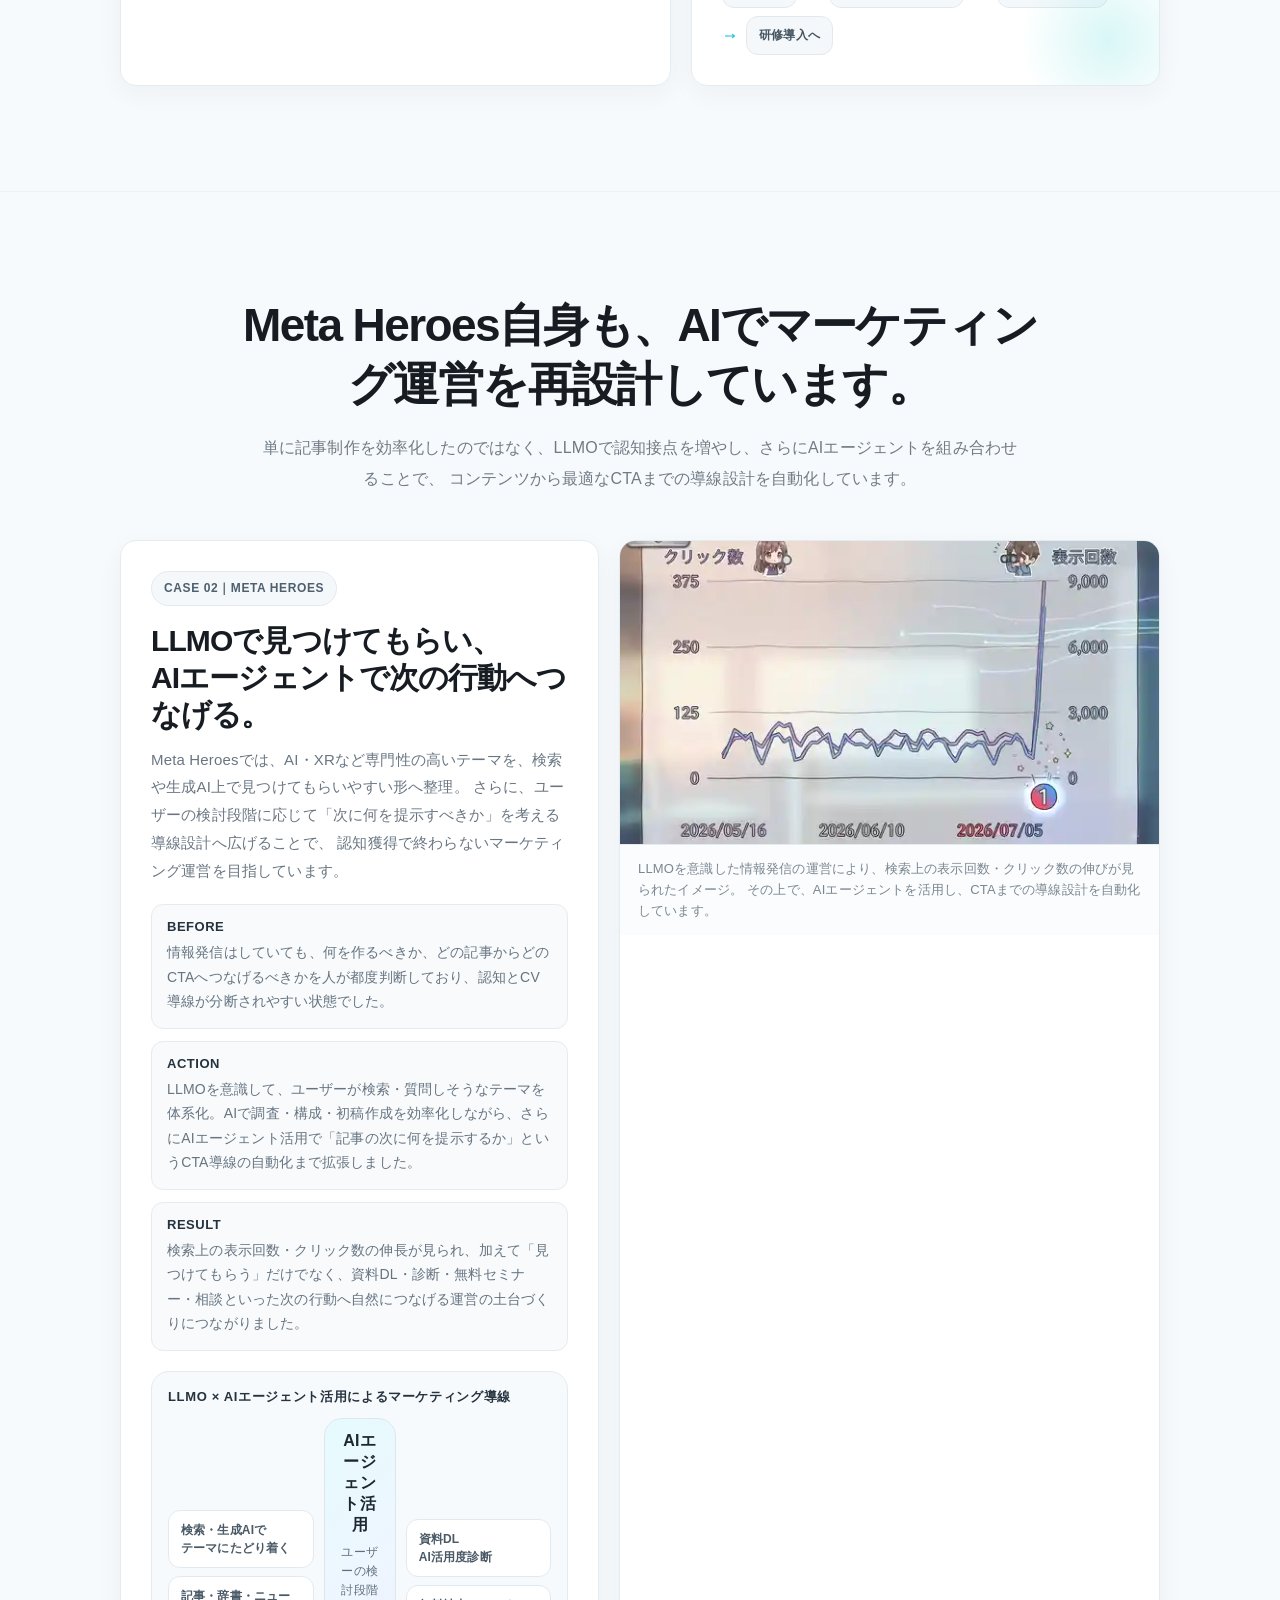
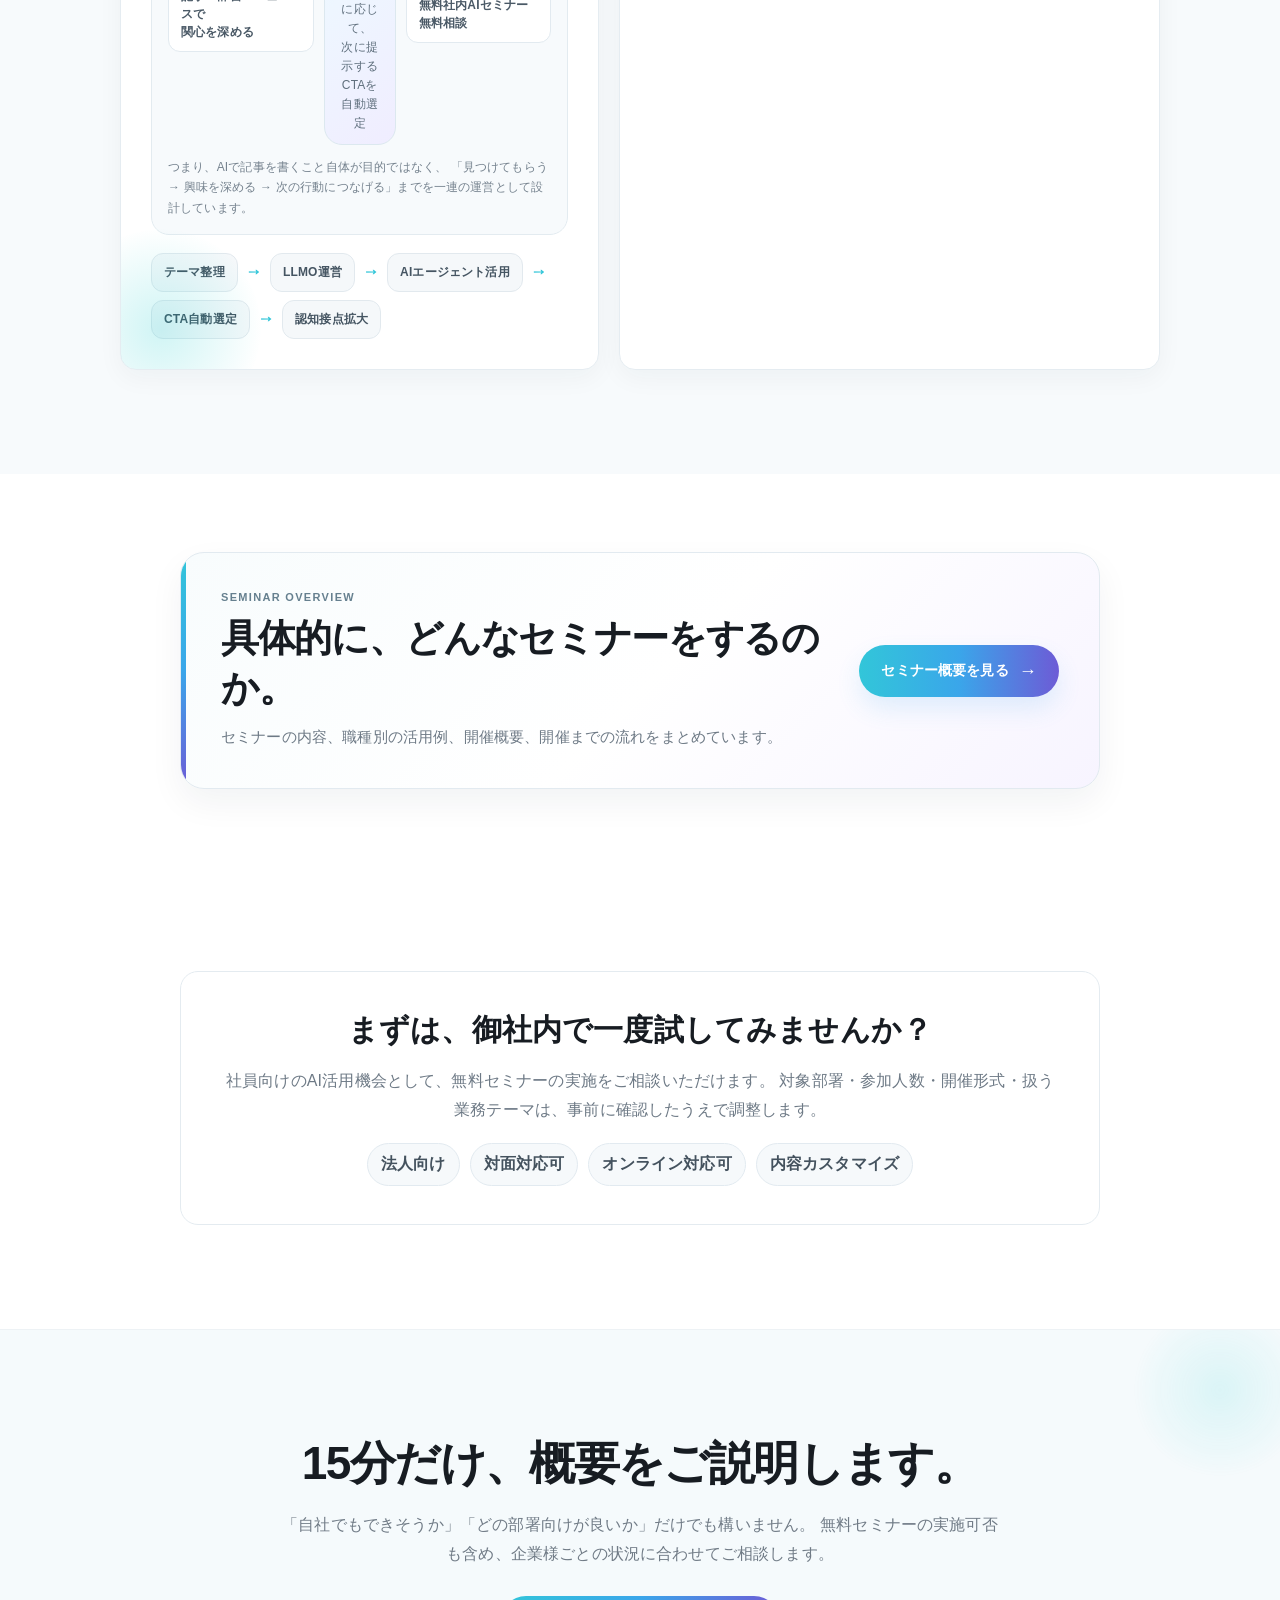
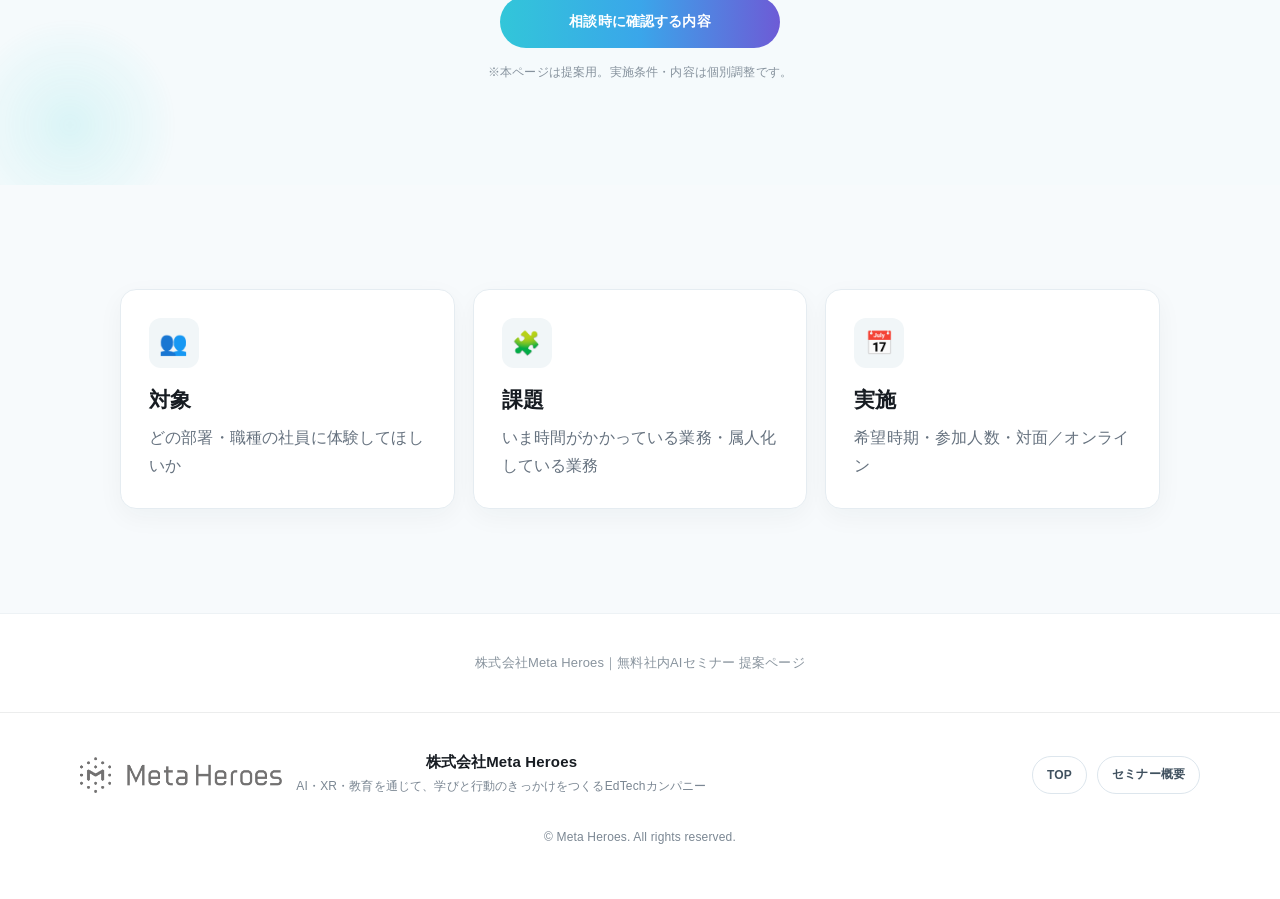
==== commit e8be57ae: "Add Meta Heroes branding to AI reskilling top page" ====
--- a/ai-reskilling/index.html
+++ b/ai-reskilling/index.html
@@ -1,99 +1 @@
-<!doctype html>
-<html lang="ja">
-<head>
-  <meta charset="utf-8">
-  <meta name="viewport" content="width=device-width,initial-scale=1,viewport-fit=cover">
-  <meta name="robots" content="noindex,nofollow,noarchive">
-  <meta name="theme-color" content="#ffffff">
-  <title>Meta Heroes｜無料社内AIセミナー</title>
-  <style>
-    *{box-sizing:border-box}
-    body{margin:0;min-height:100vh;display:grid;place-items:center;background:#fff;color:#171c22;font-family:-apple-system,BlinkMacSystemFont,"Segoe UI","Yu Gothic",sans-serif}
-    .loader{text-align:center;padding:32px}
-    .dot{width:12px;height:12px;margin:0 auto 18px;border-radius:50%;background:linear-gradient(135deg,#32c6d9,#6d5bd6);animation:p 1.2s ease-in-out infinite}
-    @keyframes p{50%{transform:scale(1.45);opacity:.55}}
-    h1{font-size:20px;margin:0 0 8px}
-    p{color:#75818c;font-size:14px;line-height:1.7;margin:0}
-  </style>
-</head>
-<body>
-  <main class="loader" id="loading">
-    <div class="dot"></div>
-    <h1>Meta Heroes</h1>
-    <p>提案ページを読み込んでいます。</p>
-  </main>
-  <script>
-    (async()=>{
-      const files=[
-        'assets/site-01.txt','assets/site-02.txt','assets/site-03.txt','assets/site-04.txt',
-        'assets/site-05a.txt','assets/site-05b.txt','assets/site-05c.txt','assets/site-06a.txt','assets/site-06b.txt'
-      ];
-
-      const head=`
-<link rel="stylesheet" href="assets/top-theme-1.css">
-<link rel="stylesheet" href="assets/top-theme-2.css">
-<style id="mh-shared-nav-style">
-.mh-site-nav{position:sticky;top:0;z-index:10050;height:64px;display:flex;align-items:center;background:rgba(255,255,255,.94);-webkit-backdrop-filter:blur(16px);backdrop-filter:blur(16px);border-bottom:1px solid rgba(19,27,35,.08)}
-.mh-site-nav__inner{width:min(1040px,calc(100% - 32px));margin:0 auto;display:flex;align-items:center;justify-content:space-between;gap:16px}
-.mh-site-nav__brand{display:inline-flex;align-items:center;gap:10px;color:#151b22!important;text-decoration:none!important;font:900 15px/1 -apple-system,BlinkMacSystemFont,"Segoe UI","Noto Sans JP","Yu Gothic",sans-serif;white-space:nowrap}
-.mh-site-nav__mark{width:28px;height:28px;border-radius:9px;background:linear-gradient(135deg,#32c6d9,#3aa6ea,#6d5bd6)}
-.mh-site-nav__menu{display:flex;align-items:center;gap:7px}
-.mh-site-nav__link{min-height:42px;padding:0 16px;border-radius:999px;display:inline-flex;align-items:center;justify-content:center;text-decoration:none!important;font:850 13px/1 -apple-system,BlinkMacSystemFont,"Segoe UI","Noto Sans JP","Yu Gothic",sans-serif;color:#53606c!important;border:1px solid transparent;-webkit-tap-highlight-color:transparent}
-.mh-site-nav__link.is-current{background:#eef8fb;border-color:#d7edf2;color:#247b92!important}
-.mh-site-nav__link.is-primary{background:linear-gradient(90deg,#32c6d9,#3aa6ea,#6d5bd6);color:#fff!important}
-
-.mh-overview-cta{padding:78px 20px!important;background:#fff!important}
-.mh-overview-cta__inner{width:min(920px,100%);margin:0 auto;padding:38px 40px;border:1px solid #e2eaf0;border-radius:24px;background:linear-gradient(135deg,#f8fcfd 0%,#ffffff 52%,#f7f4ff 100%);display:grid;grid-template-columns:1fr auto;gap:28px;align-items:center;box-shadow:0 14px 34px rgba(18,35,52,.055);position:relative;overflow:hidden}
-.mh-overview-cta__inner::before{content:"";position:absolute;left:0;top:0;bottom:0;width:5px;background:linear-gradient(180deg,#32c6d9,#3aa6ea,#6d5bd6)}
-.mh-overview-cta__eyebrow{font-size:11px;font-weight:900;letter-spacing:.12em;color:#66808f;margin-bottom:10px}
-.mh-overview-cta h2{margin:0 0 10px;color:#171c22!important;font-size:clamp(26px,3.6vw,38px)!important;line-height:1.32!important;letter-spacing:-.035em!important;text-align:left!important}
-.mh-overview-cta p{margin:0;color:#6d7985!important;font-size:15px!important;line-height:1.8!important;max-width:620px!important;text-align:left!important}
-.mh-overview-cta__btn{min-height:52px;padding:0 22px;border-radius:999px;display:inline-flex;align-items:center;justify-content:center;gap:10px;background:linear-gradient(90deg,#32c6d9,#3aa6ea,#6d5bd6);color:#fff!important;text-decoration:none!important;font-size:14px;font-weight:900;white-space:nowrap;box-shadow:0 12px 24px rgba(58,166,234,.14);transition:transform .2s ease,box-shadow .2s ease}
-.mh-overview-cta__btn:hover{transform:translateY(-2px);box-shadow:0 16px 28px rgba(58,166,234,.2)}
-.mh-overview-cta__arrow{font-size:18px;line-height:1}
-@supports (animation-timeline:view()){
-  .mh-overview-cta__inner{animation:mhCtaReveal linear both;animation-timeline:view();animation-range:entry 5% cover 34%}
-  @keyframes mhCtaReveal{from{opacity:.18;transform:translateY(38px) scale(.97)}to{opacity:1;transform:none}}
-}
-@media(max-width:640px){
-  .mh-site-nav{height:58px}.mh-site-nav__inner{width:calc(100% - 20px);gap:8px}.mh-site-nav__brand{font-size:13px}.mh-site-nav__mark{width:23px;height:23px;border-radius:7px}.mh-site-nav__menu{gap:4px}.mh-site-nav__link{min-height:38px;padding:0 11px;font-size:12px}
-  .mh-overview-cta{padding:58px 18px!important}.mh-overview-cta__inner{grid-template-columns:1fr;padding:28px 22px;gap:20px;border-radius:20px}.mh-overview-cta h2{font-size:28px!important}.mh-overview-cta p{font-size:14px!important}.mh-overview-cta__btn{width:100%;min-height:54px}
-}
-</style>`;
-
-      const nav=`<nav class="mh-site-nav" aria-label="ページナビゲーション"><div class="mh-site-nav__inner"><a class="mh-site-nav__brand" href="https://keito-mh.github.io/meta-heroes-public-content/ai-reskilling/"><span class="mh-site-nav__mark" aria-hidden="true"></span><span>Meta Heroes</span></a><div class="mh-site-nav__menu"><a class="mh-site-nav__link is-current" href="https://keito-mh.github.io/meta-heroes-public-content/ai-reskilling/">TOP</a><a class="mh-site-nav__link is-primary" href="https://keito-mh.github.io/meta-heroes-public-content/ai-reskilling/seminar/">セミナー概要</a></div></div></nav>`;
-
-      const overviewCta=`<section class="mh-overview-cta" aria-label="セミナー概要へのご案内"><div class="mh-overview-cta__inner"><div><div class="mh-overview-cta__eyebrow">SEMINAR OVERVIEW</div><h2>具体的に、どんなセミナーをするのか。</h2><p>セミナーの内容、職種別の活用例、開催概要、開催までの流れをまとめています。</p></div><a class="mh-overview-cta__btn" href="https://keito-mh.github.io/meta-heroes-public-content/ai-reskilling/seminar/">セミナー概要を見る <span class="mh-overview-cta__arrow" aria-hidden="true">→</span></a></div></section>`;
-
-      try{
-        const parts=await Promise.all(files.map(async f=>{
-          const r=await fetch(f,{cache:'no-store'});
-          if(!r.ok) throw new Error(f+': '+r.status);
-          return r.text();
-        }));
-
-        let page=parts.join('');
-        page=page.replace('</head>',head+'</head>');
-        page=page.replace('<body>','<body>'+nav);
-
-        const caseAnchor='<section class="case-section"';
-        const offerAnchor='<section id="offer"';
-        if(page.includes(caseAnchor)){
-          page=page.replace(caseAnchor,overviewCta+caseAnchor);
-        }else if(page.includes(offerAnchor)){
-          page=page.replace(offerAnchor,overviewCta+offerAnchor);
-        }else{
-          page=page.replace('</body>',overviewCta+'</body>');
-        }
-
-        document.open();
-        document.write(page);
-        document.close();
-      }catch(e){
-        console.error(e);
-        document.getElementById('loading').innerHTML='<h1>読み込みに失敗しました</h1><p>時間をおいてページを再読み込みしてください。</p>';
-      }
-    })();
-  </script>
-</body>
-</html>
+<!doctype html><html lang="ja"><head><meta charset="utf-8"><meta name="viewport" content="width=device-width,initial-scale=1,viewport-fit=cover"><meta name="robots" content="noindex,nofollow,noarchive"><meta name="theme-color" content="#ffffff"><title>Meta Heroes｜無料社内AIセミナー</title><style>*{box-sizing:border-box}body{margin:0;min-height:100vh;display:grid;place-items:center;background:#fff;color:#171c22;font-family:-apple-system,BlinkMacSystemFont,"Segoe UI","Yu Gothic",sans-serif}.loader{text-align:center;padding:32px}.dot{width:12px;height:12px;margin:0 auto 18px;border-radius:50%;background:linear-gradient(135deg,#32c6d9,#6d5bd6);animation:p 1.2s ease-in-out infinite}@keyframes p{50%{transform:scale(1.45);opacity:.55}}h1{font-size:20px;margin:0 0 8px}p{color:#75818c;font-size:14px;line-height:1.7;margin:0}</style></head><body><main class="loader" id="loading"><div class="dot"></div><h1>Meta Heroes</h1><p>提案ページを読み込んでいます。</p></main><script>(async()=>{const files=['assets/site-01.txt','assets/site-02.txt','assets/site-03.txt','assets/site-04.txt','assets/site-05a.txt','assets/site-05b.txt','assets/site-05c.txt','assets/site-06a.txt','assets/site-06b.txt'];const logoSrc='assets/meta-heroes-logo.svg';const head=`<link rel="stylesheet" href="assets/top-theme-1.css"><link rel="stylesheet" href="assets/top-theme-2.css"><style id="mh-shared-nav-style">.mh-site-nav{position:sticky;top:0;z-index:10050;height:72px;display:flex;align-items:center;background:rgba(255,255,255,.94);-webkit-backdrop-filter:blur(16px);backdrop-filter:blur(16px);border-bottom:1px solid rgba(19,27,35,.08)}.mh-site-nav__inner{width:min(1120px,calc(100% - 32px));margin:0 auto;display:flex;align-items:center;justify-content:space-between;gap:16px}.mh-site-nav__brand{display:inline-flex;align-items:center;text-decoration:none!important;white-space:nowrap}.mh-site-nav__brand img{height:34px;width:auto;display:block}.mh-site-nav__menu{display:flex;align-items:center;gap:7px}.mh-site-nav__link{min-height:42px;padding:0 16px;border-radius:999px;display:inline-flex;align-items:center;justify-content:center;text-decoration:none!important;font:850 13px/1 -apple-system,BlinkMacSystemFont,"Segoe UI","Noto Sans JP","Yu Gothic",sans-serif;color:#53606c!important;border:1px solid transparent;-webkit-tap-highlight-color:transparent}.mh-site-nav__link.is-current{background:#eef8fb;border-color:#d7edf2;color:#247b92!important}.mh-site-nav__link.is-primary{background:linear-gradient(90deg,#32c6d9,#3aa6ea,#6d5bd6);color:#fff!important}.mh-site-header{padding:28px 20px 18px;background:linear-gradient(180deg,#fbfcfd 0%,#ffffff 100%);border-bottom:1px solid rgba(19,27,35,.06)}.mh-site-header__inner{width:min(1120px,100%);margin:0 auto;display:flex;align-items:center;justify-content:space-between;gap:22px;flex-wrap:wrap}.mh-site-header__brand{display:flex;align-items:center;gap:18px}.mh-site-header__brand img{height:44px;width:auto;display:block}.mh-site-header__eyebrow{margin:0 0 8px;font-size:11px;font-weight:900;letter-spacing:.12em;color:#6d7985}.mh-site-header__title{margin:0;color:#171c22;font-size:clamp(24px,3vw,36px);line-height:1.25;letter-spacing:-.03em}.mh-site-header__desc{margin:0;color:#6d7985;font-size:14px;line-height:1.7}.mh-site-header__action{display:inline-flex;align-items:center;justify-content:center;min-height:46px;padding:0 18px;border-radius:999px;background:#171c22;color:#fff!important;text-decoration:none!important;font-size:13px;font-weight:900;white-space:nowrap}.mh-overview-cta{padding:78px 20px!important;background:#fff!important}.mh-overview-cta__inner{width:min(920px,100%);margin:0 auto;padding:38px 40px;border:1px solid #e2eaf0;border-radius:24px;background:linear-gradient(135deg,#f8fcfd 0%,#ffffff 52%,#f7f4ff 100%);display:grid;grid-template-columns:1fr auto;gap:28px;align-items:center;box-shadow:0 14px 34px rgba(18,35,52,.055);position:relative;overflow:hidden}.mh-overview-cta__inner::before{content:"";position:absolute;left:0;top:0;bottom:0;width:5px;background:linear-gradient(180deg,#32c6d9,#3aa6ea,#6d5bd6)}.mh-overview-cta__eyebrow{font-size:11px;font-weight:900;letter-spacing:.12em;color:#66808f;margin-bottom:10px}.mh-overview-cta h2{margin:0 0 10px;color:#171c22!important;font-size:clamp(26px,3.6vw,38px)!important;line-height:1.32!important;letter-spacing:-.035em!important;text-align:left!important}.mh-overview-cta p{margin:0;color:#6d7985!important;font-size:15px!important;line-height:1.8!important;max-width:620px!important;text-align:left!important}.mh-overview-cta__btn{min-height:52px;padding:0 22px;border-radius:999px;display:inline-flex;align-items:center;justify-content:center;gap:10px;background:linear-gradient(90deg,#32c6d9,#3aa6ea,#6d5bd6);color:#fff!important;text-decoration:none!important;font-size:14px;font-weight:900;white-space:nowrap;box-shadow:0 12px 24px rgba(58,166,234,.14);transition:transform .2s ease,box-shadow .2s ease}.mh-overview-cta__btn:hover{transform:translateY(-2px);box-shadow:0 16px 28px rgba(58,166,234,.2)}.mh-overview-cta__arrow{font-size:18px;line-height:1}.mh-site-footer{padding:38px 20px 54px;background:#f7f9fb;border-top:1px solid rgba(19,27,35,.08)}.mh-site-footer__inner{width:min(1120px,100%);margin:0 auto;display:grid;gap:18px}.mh-site-footer__top{display:flex;align-items:center;justify-content:space-between;gap:20px;flex-wrap:wrap}.mh-site-footer__brand{display:flex;align-items:center;gap:14px}.mh-site-footer__brand img{height:36px;width:auto;display:block}.mh-site-footer__meta{display:grid;gap:4px}.mh-site-footer__meta strong{font-size:15px;color:#171c22}.mh-site-footer__meta span,.mh-site-footer__copy{font-size:12px;color:#7b8793;line-height:1.7}.mh-site-footer__nav{display:flex;align-items:center;gap:10px;flex-wrap:wrap}.mh-site-footer__nav a{display:inline-flex;align-items:center;justify-content:center;min-height:38px;padding:0 14px;border-radius:999px;border:1px solid #dde6ed;background:#fff;color:#40515f!important;text-decoration:none!important;font-size:12px;font-weight:800}@supports (animation-timeline:view()){.mh-overview-cta__inner{animation:mhCtaReveal linear both;animation-timeline:view();animation-range:entry 5% cover 34%}@keyframes mhCtaReveal{from{opacity:.18;transform:translateY(38px) scale(.97)}to{opacity:1;transform:none}}}@media(max-width:640px){.mh-site-nav{height:62px}.mh-site-nav__inner{width:calc(100% - 20px);gap:8px}.mh-site-nav__brand img{height:28px}.mh-site-nav__menu{gap:4px}.mh-site-nav__link{min-height:38px;padding:0 11px;font-size:12px}.mh-site-header{padding:20px 16px 16px}.mh-site-header__brand{gap:12px;align-items:flex-start}.mh-site-header__brand img{height:34px}.mh-site-header__title{font-size:24px}.mh-site-header__desc{font-size:13px}.mh-site-header__action{width:100%}.mh-overview-cta{padding:58px 18px!important}.mh-overview-cta__inner{grid-template-columns:1fr;padding:28px 22px;gap:20px;border-radius:20px}.mh-overview-cta h2{font-size:28px!important}.mh-overview-cta p{font-size:14px!important}.mh-overview-cta__btn{width:100%;min-height:54px}.mh-site-footer{padding:30px 16px 42px}.mh-site-footer__top{align-items:flex-start}.mh-site-footer__brand img{height:30px}.mh-site-footer__nav a{flex:1 1 auto}}</style>`;const nav=`<nav class="mh-site-nav" aria-label="ページナビゲーション"><div class="mh-site-nav__inner"><a class="mh-site-nav__brand" href="https://keito-mh.github.io/meta-heroes-public-content/ai-reskilling/"><img src="${logoSrc}" alt="Meta Heroes"></a><div class="mh-site-nav__menu"><a class="mh-site-nav__link is-current" href="https://keito-mh.github.io/meta-heroes-public-content/ai-reskilling/">TOP</a><a class="mh-site-nav__link is-primary" href="https://keito-mh.github.io/meta-heroes-public-content/ai-reskilling/seminar/">セミナー概要</a></div></div></nav>`;const siteHeader=`<header class="mh-site-header"><div class="mh-site-header__inner"><div class="mh-site-header__brand"><img src="${logoSrc}" alt="Meta Heroes"><div><p class="mh-site-header__eyebrow">AI RESKILLING</p><h1 class="mh-site-header__title">無料社内AIセミナー 提案ページ</h1><p class="mh-site-header__desc">AIをどう使うかではなく、仕事をどう変えるかを対話しながら整理するための提案ページです。</p></div></div><a class="mh-site-header__action" href="https://keito-mh.github.io/meta-heroes-public-content/ai-reskilling/seminar/">セミナー概要を見る</a></div></header>`;const overviewCta=`<section class="mh-overview-cta" aria-label="セミナー概要へのご案内"><div class="mh-overview-cta__inner"><div><div class="mh-overview-cta__eyebrow">SEMINAR OVERVIEW</div><h2>具体的に、どんなセミナーをするのか。</h2><p>セミナーの内容、職種別の活用例、開催概要、開催までの流れをまとめています。</p></div><a class="mh-overview-cta__btn" href="https://keito-mh.github.io/meta-heroes-public-content/ai-reskilling/seminar/">セミナー概要を見る <span class="mh-overview-cta__arrow" aria-hidden="true">→</span></a></div></section>`;const footer=`<footer class="mh-site-footer"><div class="mh-site-footer__inner"><div class="mh-site-footer__top"><div class="mh-site-footer__brand"><img src="${logoSrc}" alt="Meta Heroes"><div class="mh-site-footer__meta"><strong>株式会社Meta Heroes</strong><span>AI・XR・教育を通じて、学びと行動のきっかけをつくるEdTechカンパニー</span></div></div><div class="mh-site-footer__nav"><a href="https://keito-mh.github.io/meta-heroes-public-content/ai-reskilling/">TOP</a><a href="https://keito-mh.github.io/meta-heroes-public-content/ai-reskilling/seminar/">セミナー概要</a></div></div><p class="mh-site-footer__copy">© Meta Heroes. All rights reserved.</p></div></footer>`;try{const parts=await Promise.all(files.map(async f=>{const r=await fetch(f,{cache:'no-store'});if(!r.ok)throw new Error(f+': '+r.status);return r.text()}));let page=parts.join('');page=page.replace('</head>',head+'</head>');page=page.replace('<body>','<body>'+nav+siteHeader);const caseAnchor='<section class="case-section"';const offerAnchor='<section id="offer"';if(page.includes(caseAnchor)){page=page.replace(caseAnchor,overviewCta+caseAnchor)}else if(page.includes(offerAnchor)){page=page.replace(offerAnchor,overviewCta+offerAnchor)}else{page=page.replace('</body>',overviewCta+'</body>')}page=page.replace('</body>',footer+'</body>');document.open();document.write(page);document.close()}catch(e){console.error(e);document.getElementById('loading').innerHTML='<h1>読み込みに失敗しました</h1><p>時間をおいてページを再読み込みしてください。</p>'}})();</script></body></html>
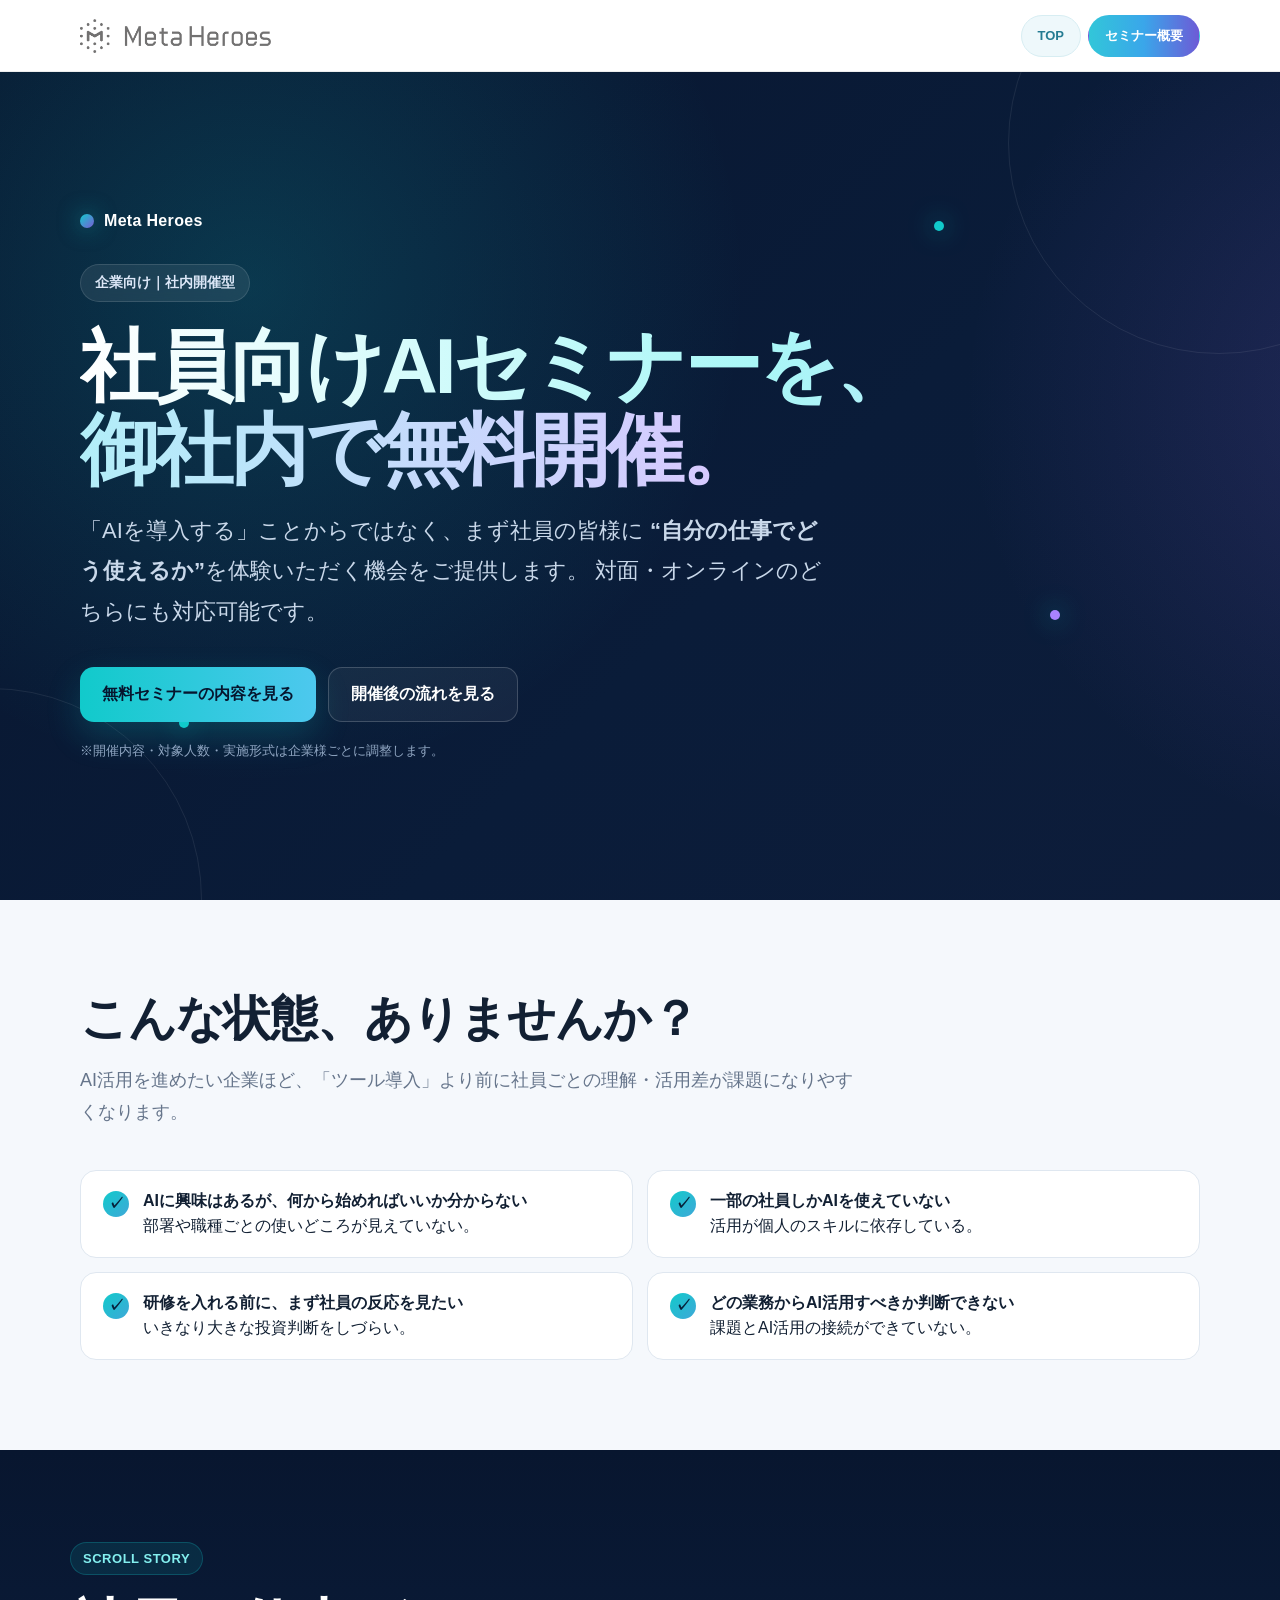
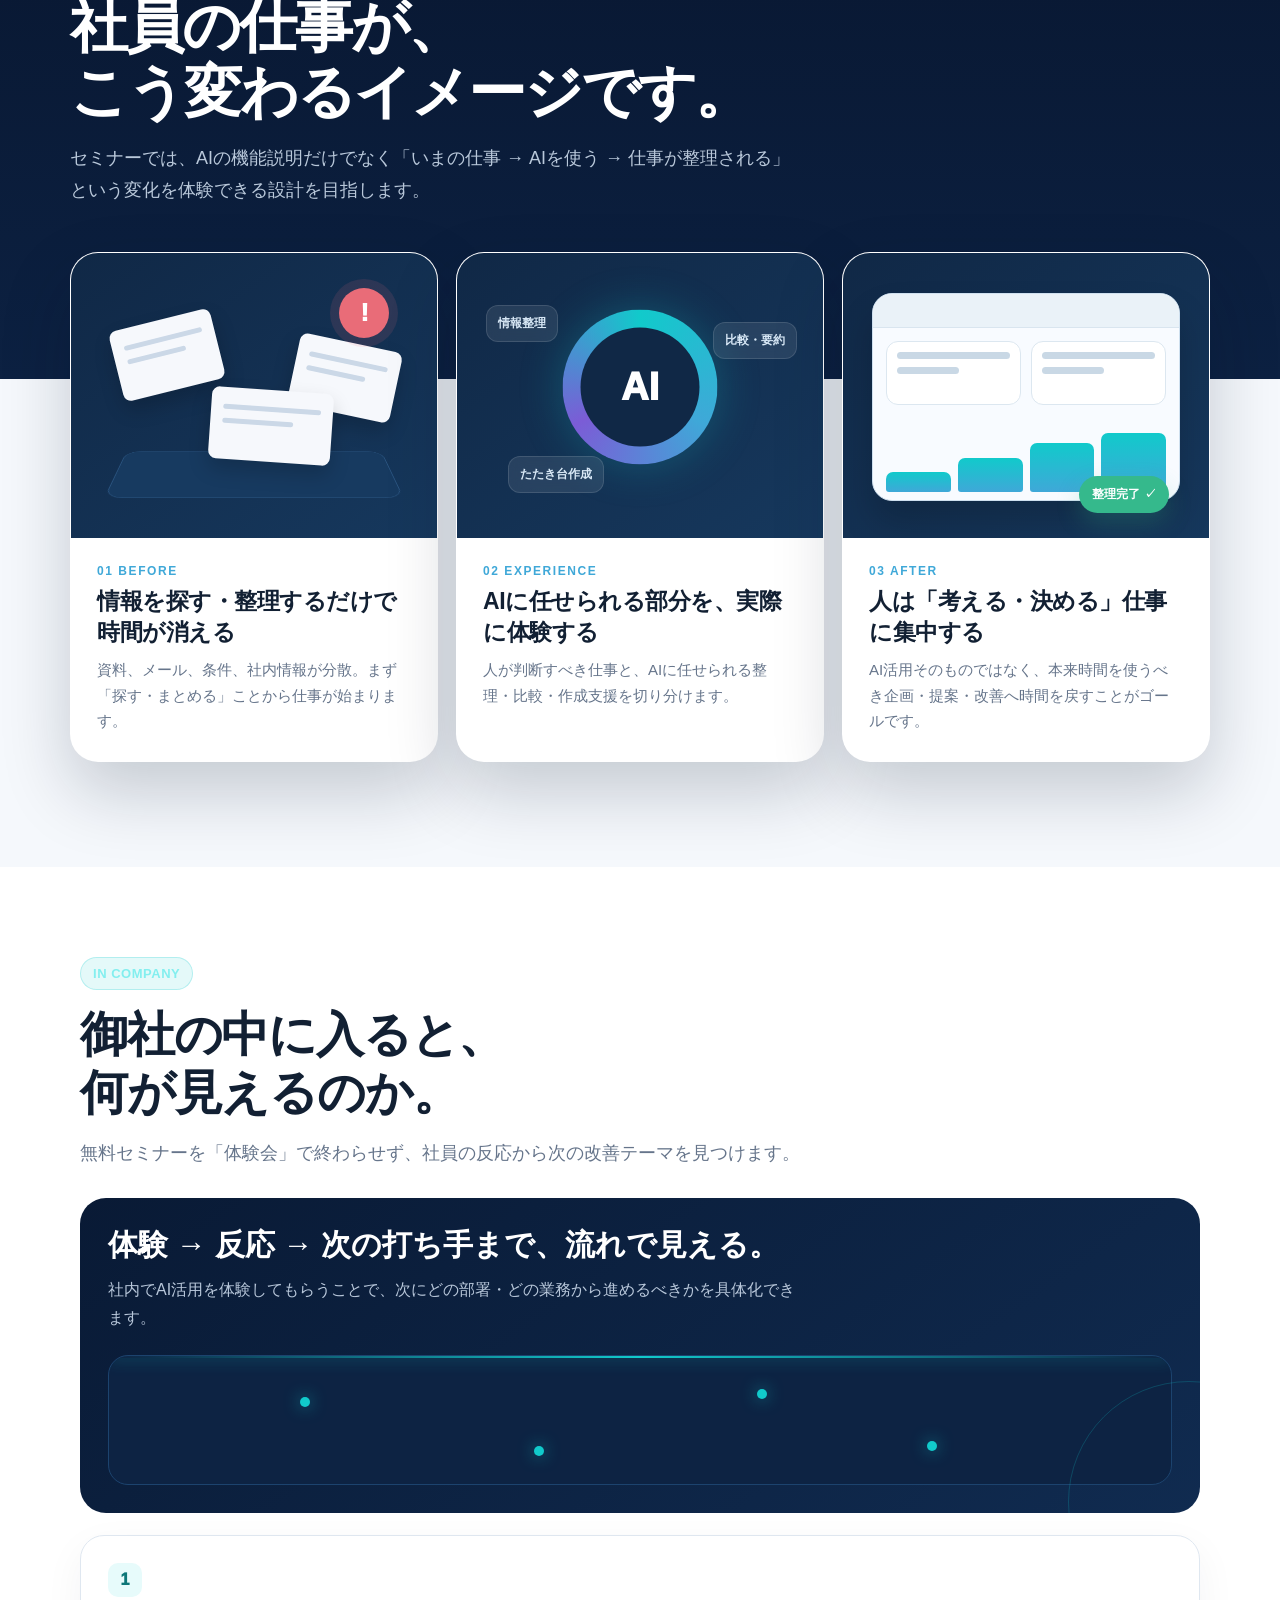
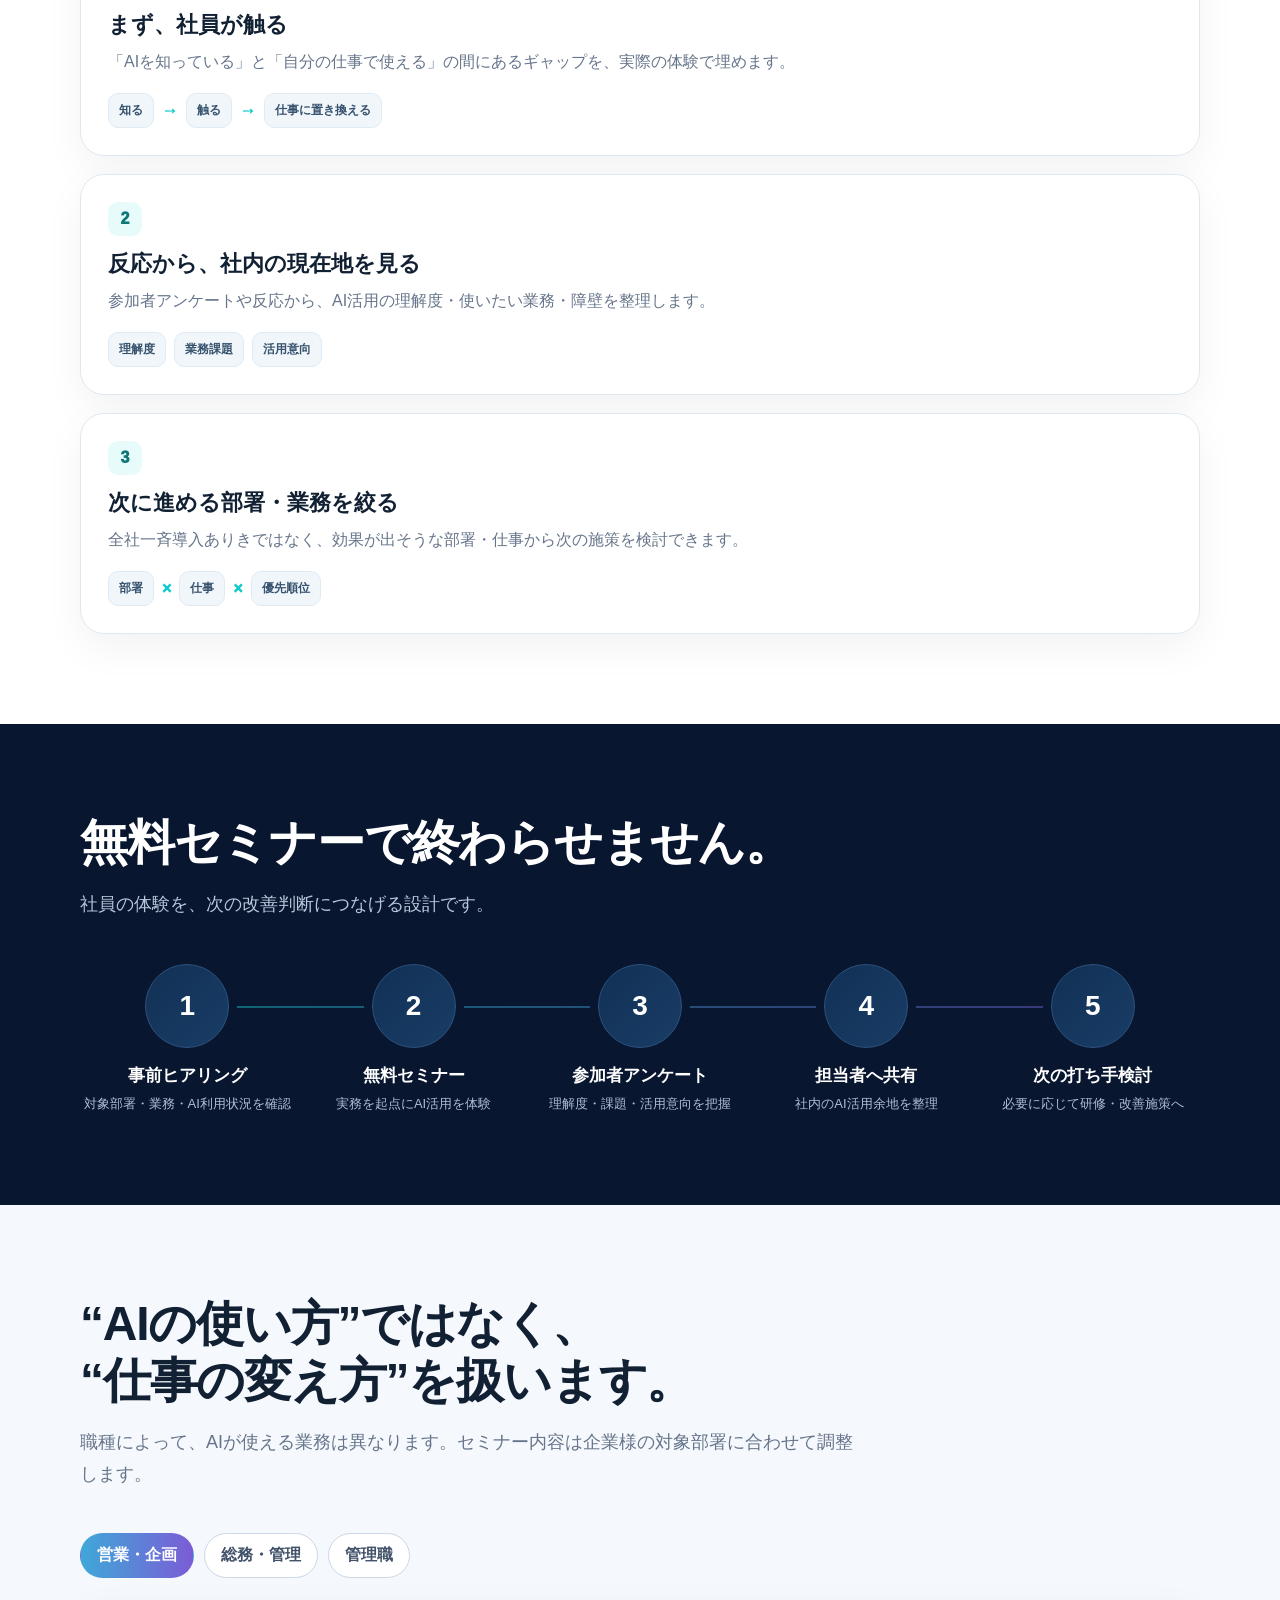
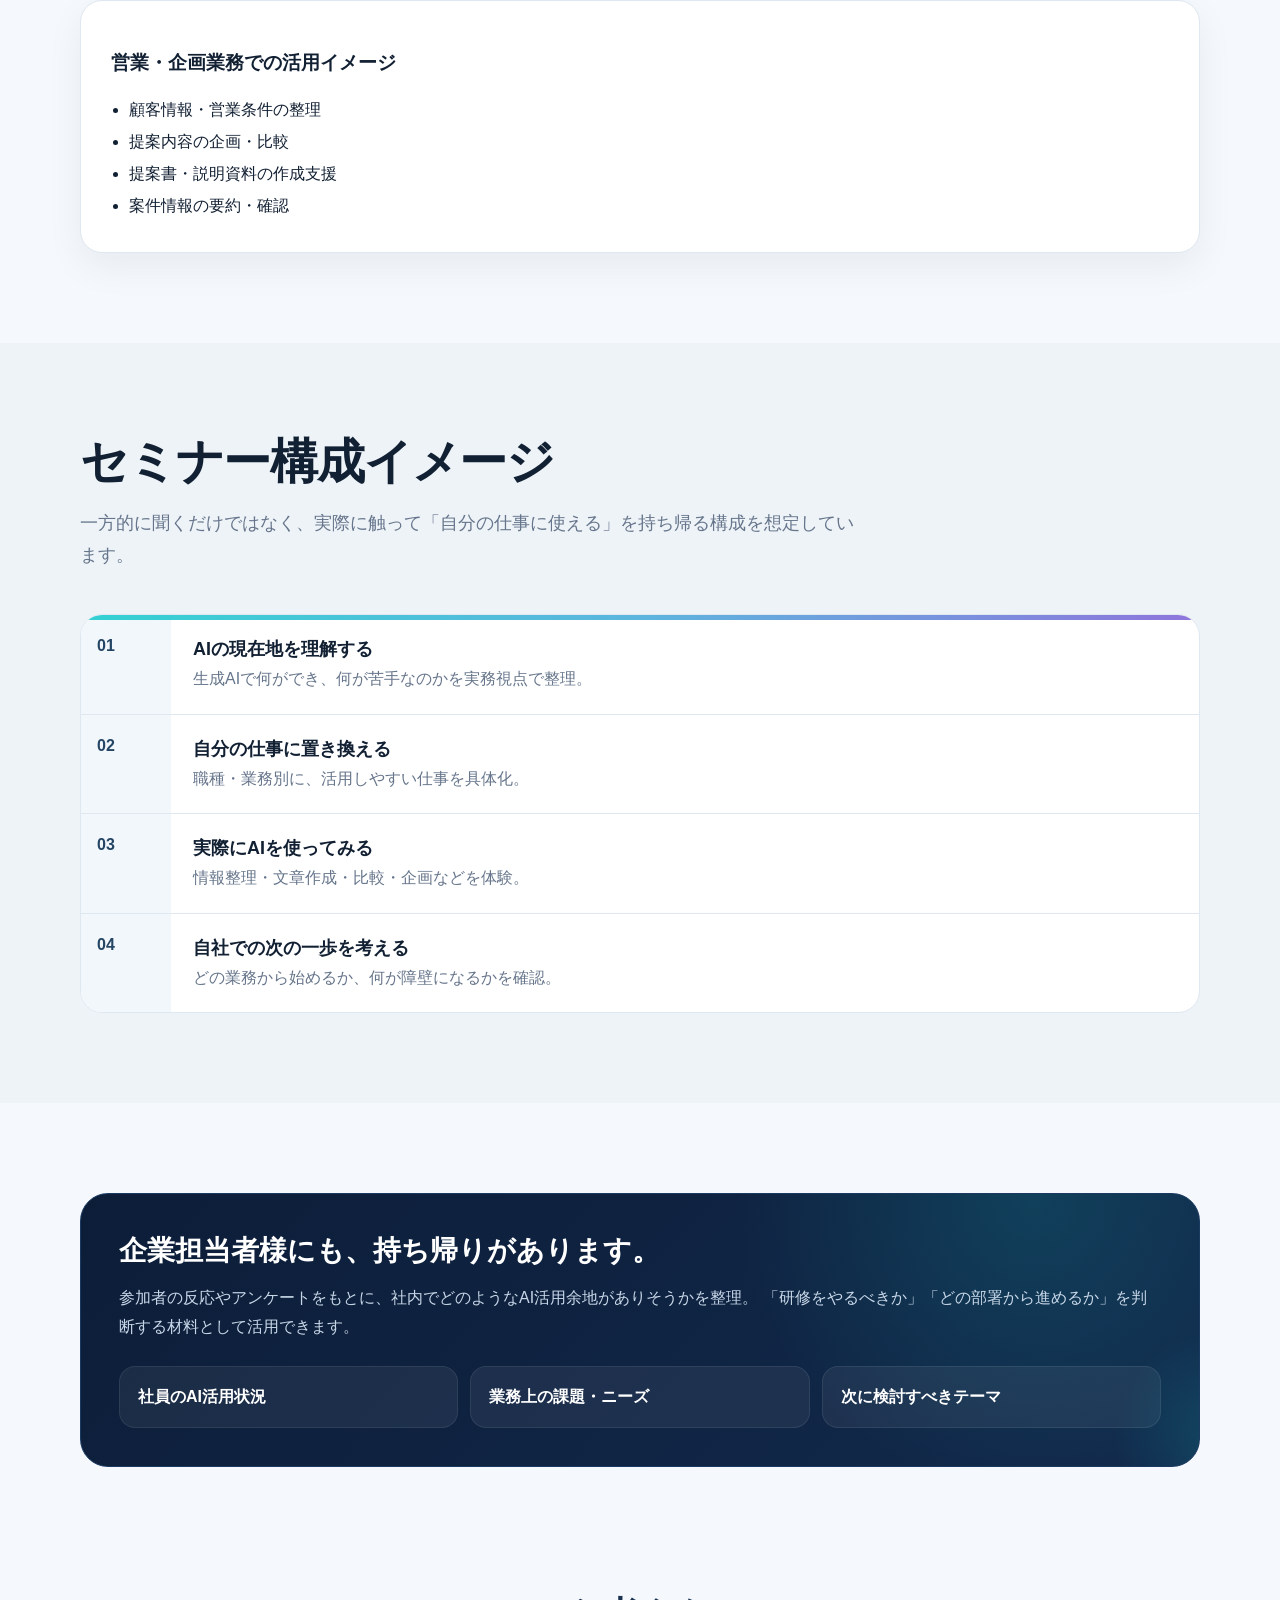
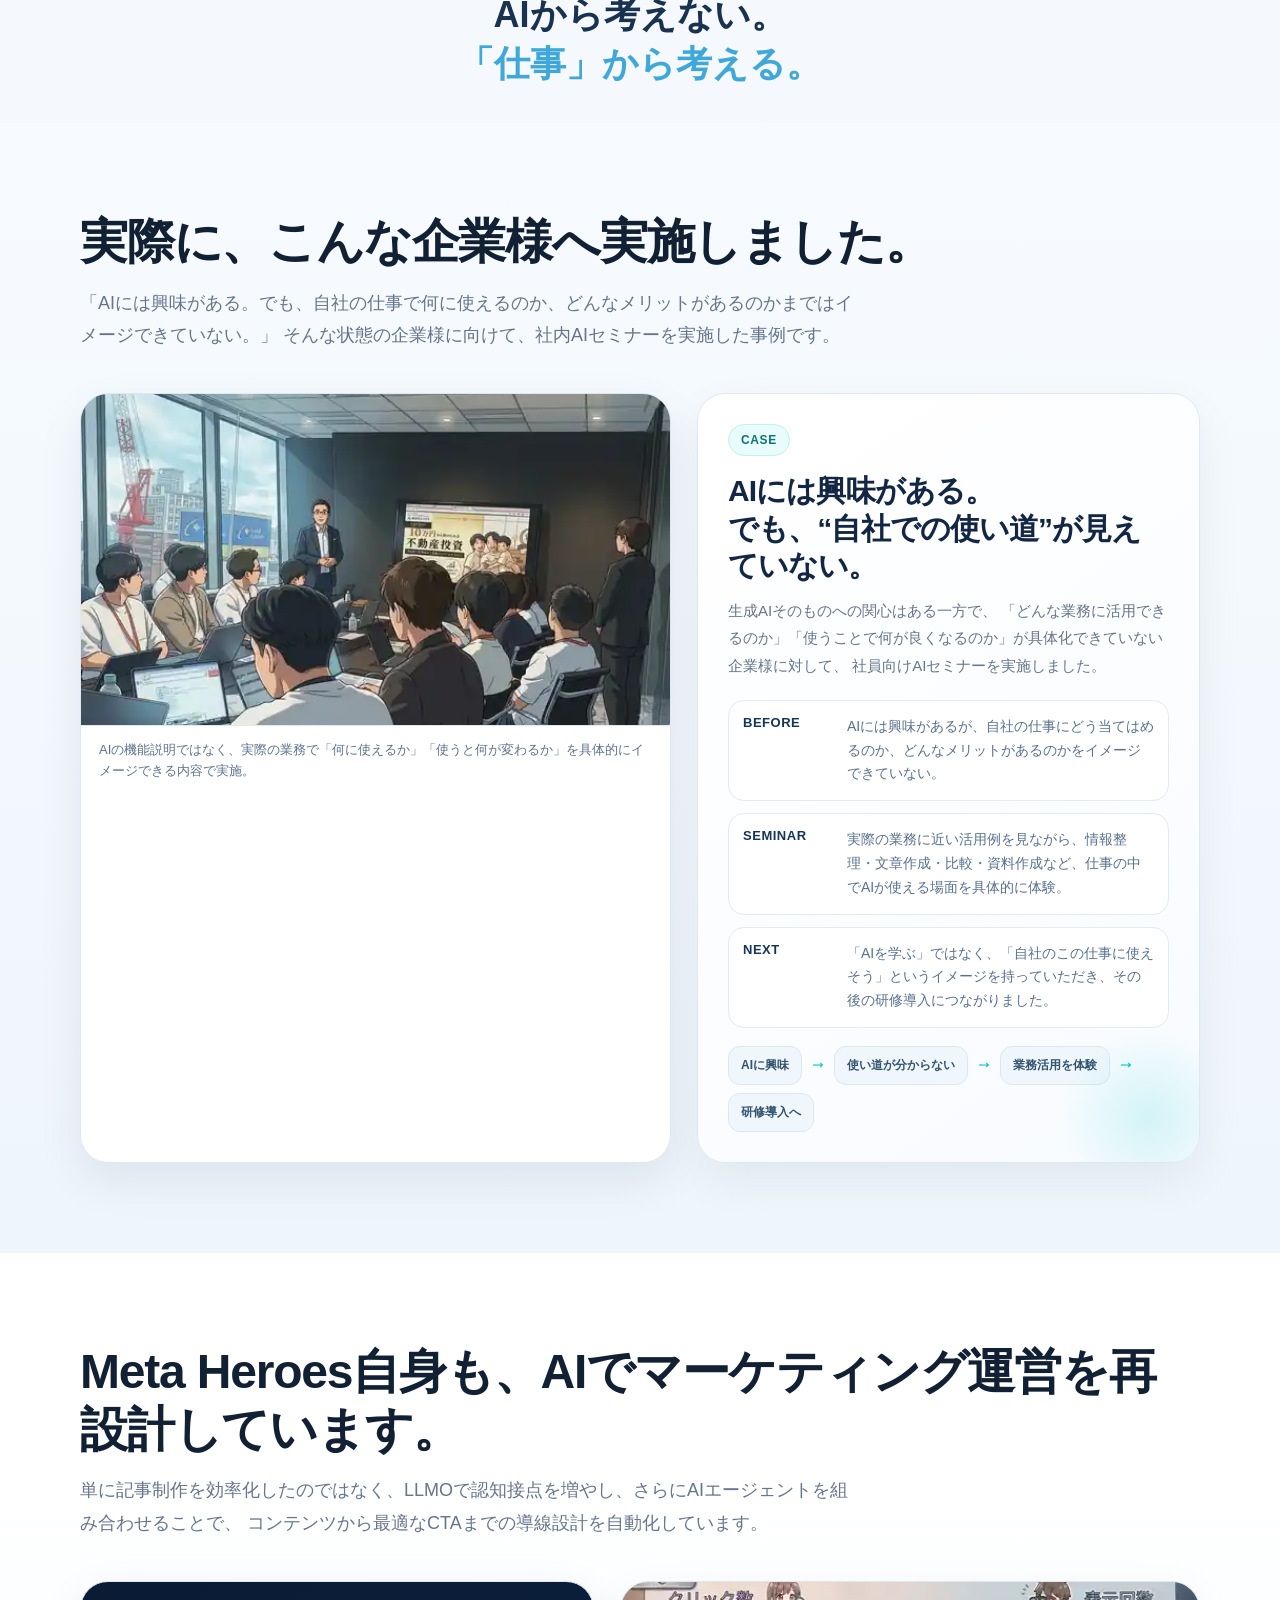
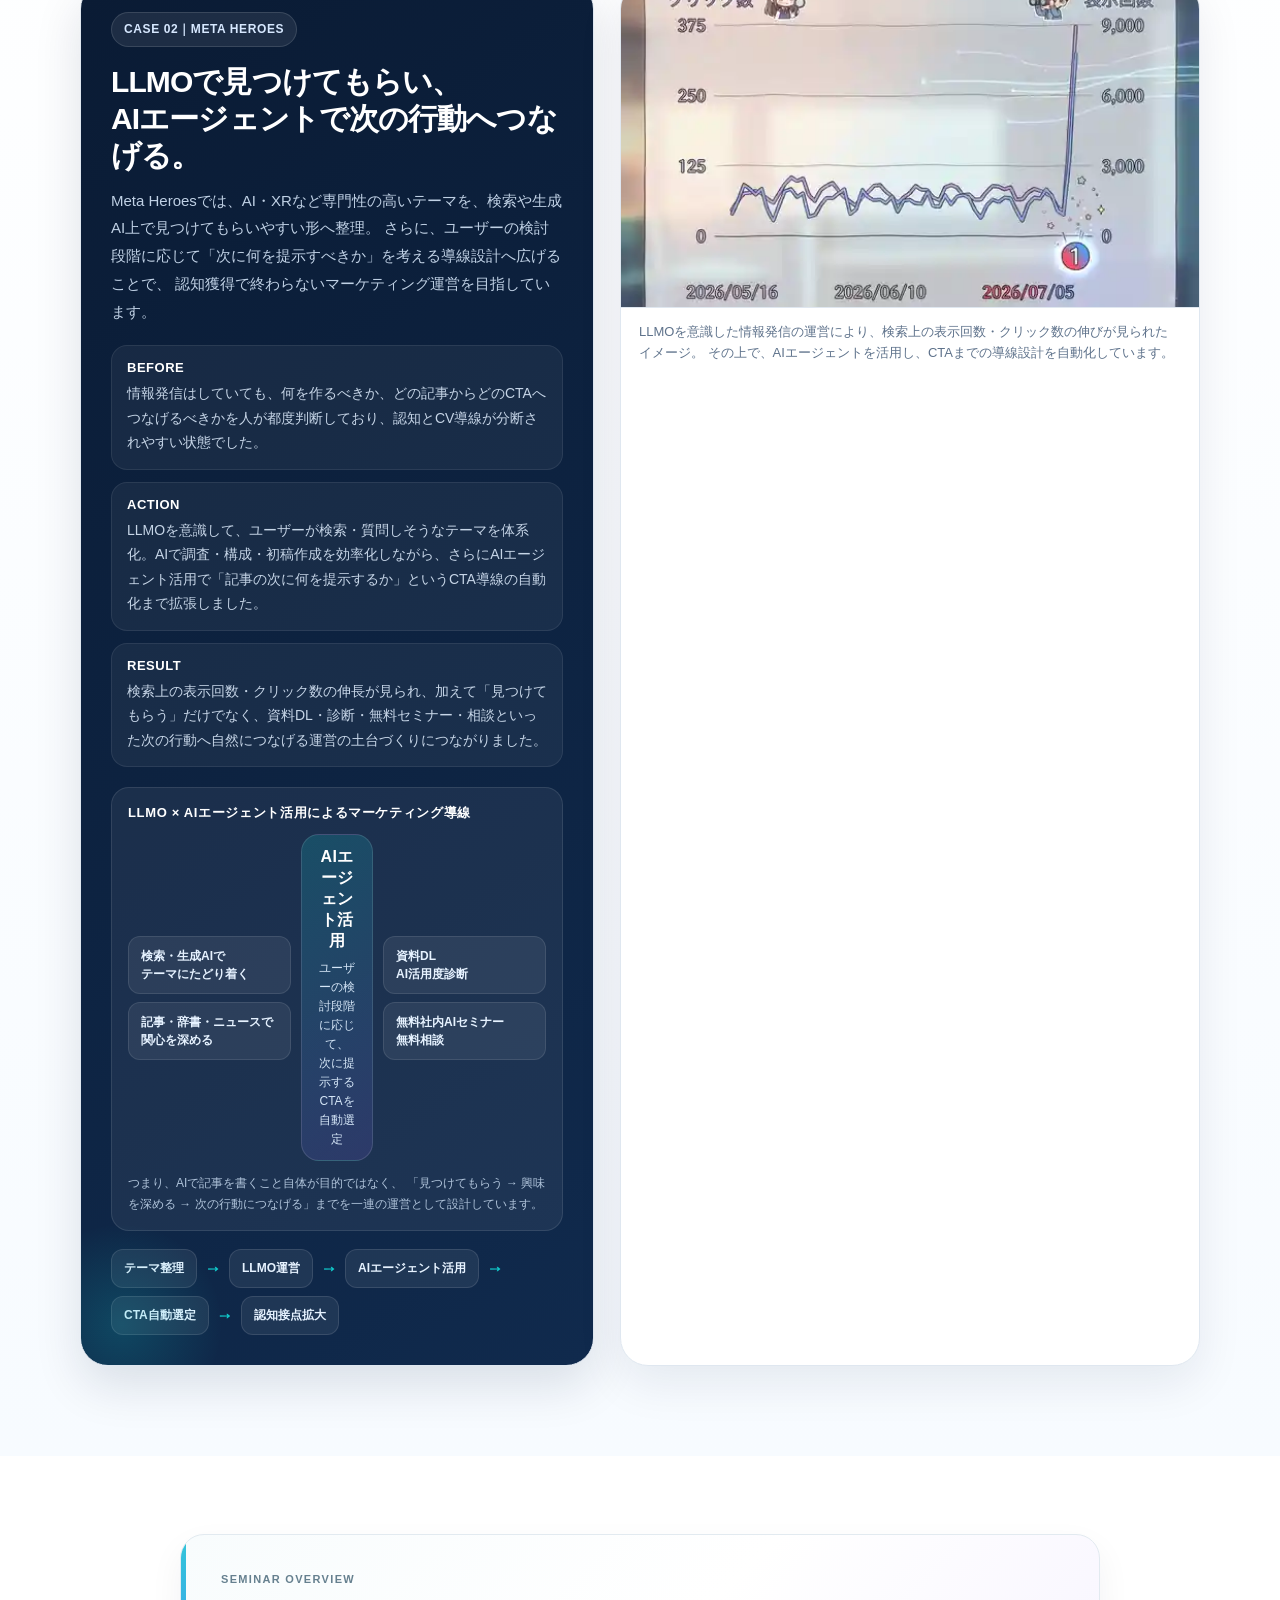
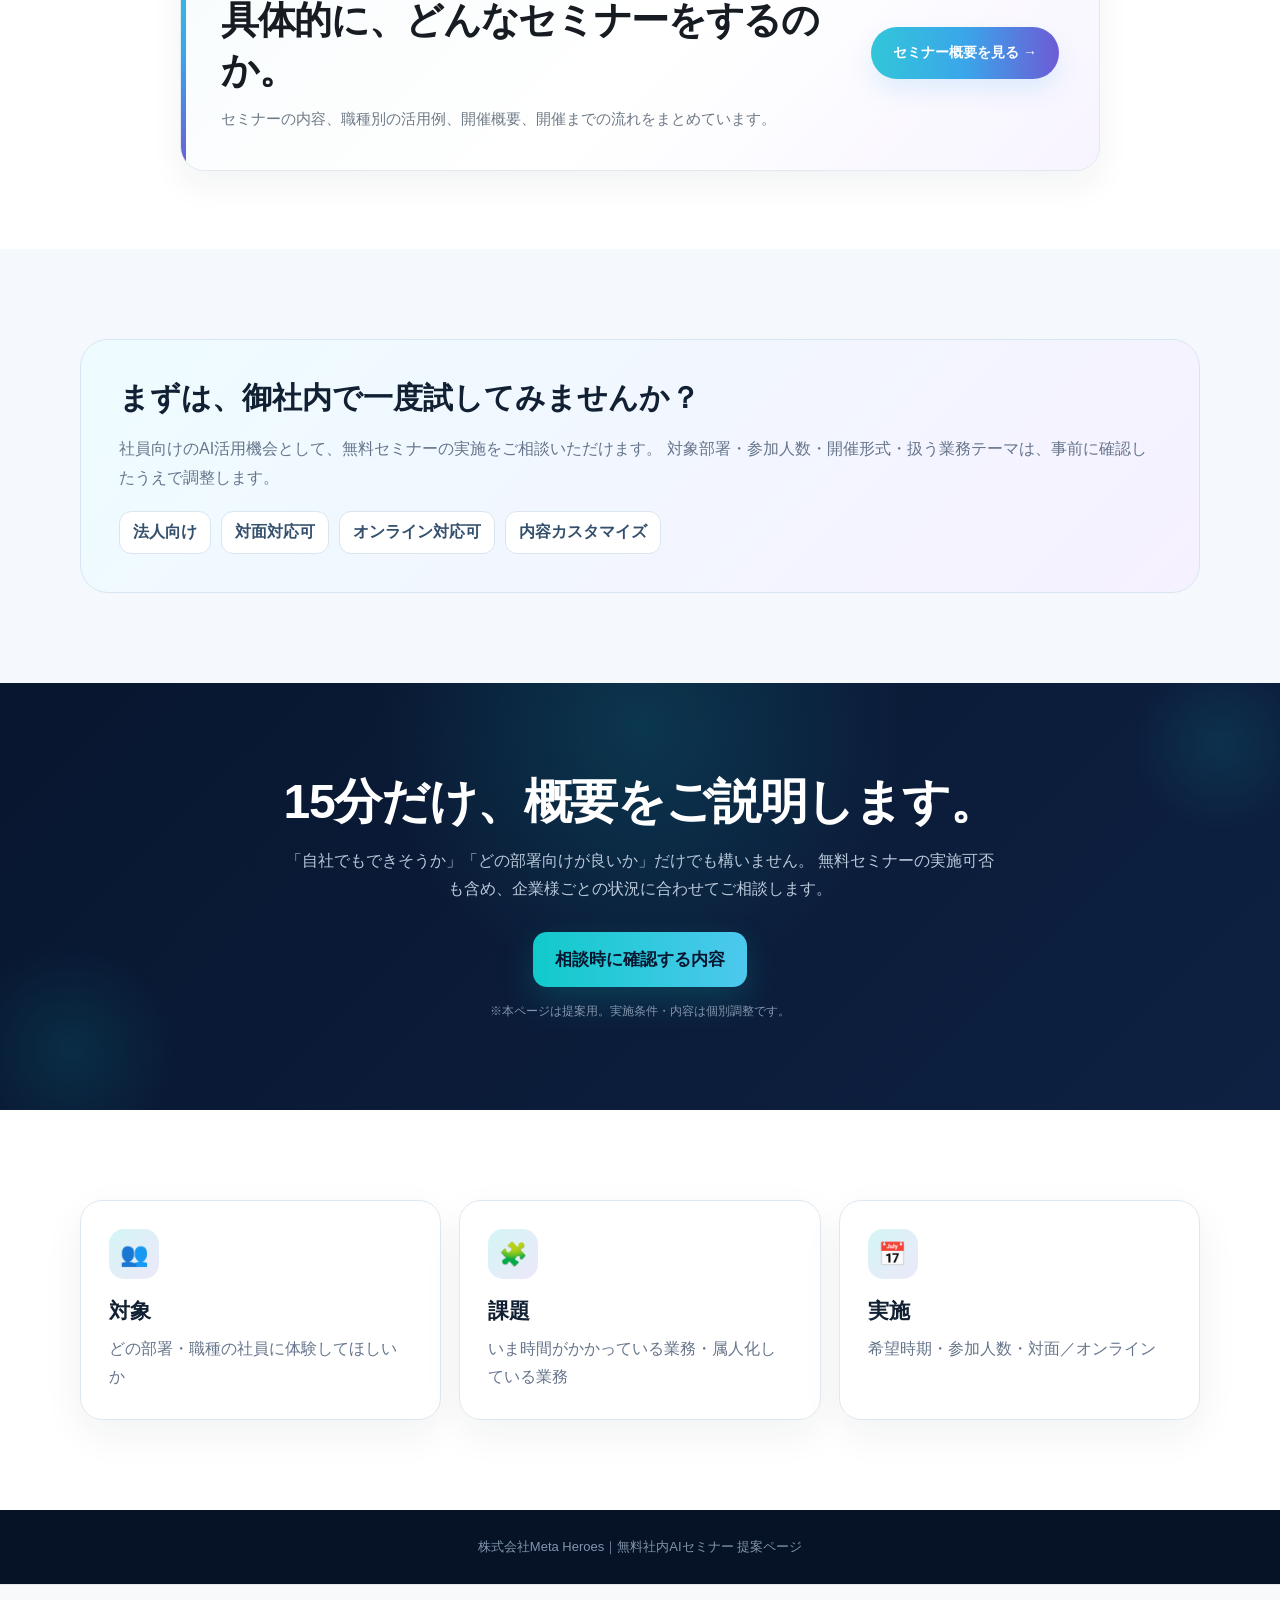
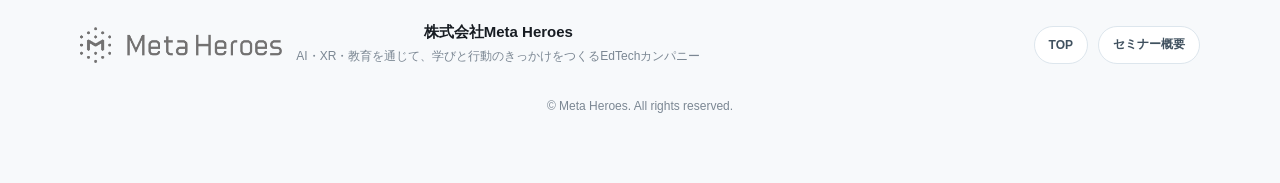
==== commit ee422de9: "Remove duplicate navigation and extra header" ====
--- a/ai-reskilling/index.html
+++ b/ai-reskilling/index.html
@@ -1 +1,13 @@
-<!doctype html><html lang="ja"><head><meta charset="utf-8"><meta name="viewport" content="width=device-width,initial-scale=1,viewport-fit=cover"><meta name="robots" content="noindex,nofollow,noarchive"><meta name="theme-color" content="#ffffff"><title>Meta Heroes｜無料社内AIセミナー</title><style>*{box-sizing:border-box}body{margin:0;min-height:100vh;display:grid;place-items:center;background:#fff;color:#171c22;font-family:-apple-system,BlinkMacSystemFont,"Segoe UI","Yu Gothic",sans-serif}.loader{text-align:center;padding:32px}.dot{width:12px;height:12px;margin:0 auto 18px;border-radius:50%;background:linear-gradient(135deg,#32c6d9,#6d5bd6);animation:p 1.2s ease-in-out infinite}@keyframes p{50%{transform:scale(1.45);opacity:.55}}h1{font-size:20px;margin:0 0 8px}p{color:#75818c;font-size:14px;line-height:1.7;margin:0}</style></head><body><main class="loader" id="loading"><div class="dot"></div><h1>Meta Heroes</h1><p>提案ページを読み込んでいます。</p></main><script>(async()=>{const files=['assets/site-01.txt','assets/site-02.txt','assets/site-03.txt','assets/site-04.txt','assets/site-05a.txt','assets/site-05b.txt','assets/site-05c.txt','assets/site-06a.txt','assets/site-06b.txt'];const logoSrc='assets/meta-heroes-logo.svg';const head=`<link rel="stylesheet" href="assets/top-theme-1.css"><link rel="stylesheet" href="assets/top-theme-2.css"><style id="mh-shared-nav-style">.mh-site-nav{position:sticky;top:0;z-index:10050;height:72px;display:flex;align-items:center;background:rgba(255,255,255,.94);-webkit-backdrop-filter:blur(16px);backdrop-filter:blur(16px);border-bottom:1px solid rgba(19,27,35,.08)}.mh-site-nav__inner{width:min(1120px,calc(100% - 32px));margin:0 auto;display:flex;align-items:center;justify-content:space-between;gap:16px}.mh-site-nav__brand{display:inline-flex;align-items:center;text-decoration:none!important;white-space:nowrap}.mh-site-nav__brand img{height:34px;width:auto;display:block}.mh-site-nav__menu{display:flex;align-items:center;gap:7px}.mh-site-nav__link{min-height:42px;padding:0 16px;border-radius:999px;display:inline-flex;align-items:center;justify-content:center;text-decoration:none!important;font:850 13px/1 -apple-system,BlinkMacSystemFont,"Segoe UI","Noto Sans JP","Yu Gothic",sans-serif;color:#53606c!important;border:1px solid transparent;-webkit-tap-highlight-color:transparent}.mh-site-nav__link.is-current{background:#eef8fb;border-color:#d7edf2;color:#247b92!important}.mh-site-nav__link.is-primary{background:linear-gradient(90deg,#32c6d9,#3aa6ea,#6d5bd6);color:#fff!important}.mh-site-header{padding:28px 20px 18px;background:linear-gradient(180deg,#fbfcfd 0%,#ffffff 100%);border-bottom:1px solid rgba(19,27,35,.06)}.mh-site-header__inner{width:min(1120px,100%);margin:0 auto;display:flex;align-items:center;justify-content:space-between;gap:22px;flex-wrap:wrap}.mh-site-header__brand{display:flex;align-items:center;gap:18px}.mh-site-header__brand img{height:44px;width:auto;display:block}.mh-site-header__eyebrow{margin:0 0 8px;font-size:11px;font-weight:900;letter-spacing:.12em;color:#6d7985}.mh-site-header__title{margin:0;color:#171c22;font-size:clamp(24px,3vw,36px);line-height:1.25;letter-spacing:-.03em}.mh-site-header__desc{margin:0;color:#6d7985;font-size:14px;line-height:1.7}.mh-site-header__action{display:inline-flex;align-items:center;justify-content:center;min-height:46px;padding:0 18px;border-radius:999px;background:#171c22;color:#fff!important;text-decoration:none!important;font-size:13px;font-weight:900;white-space:nowrap}.mh-overview-cta{padding:78px 20px!important;background:#fff!important}.mh-overview-cta__inner{width:min(920px,100%);margin:0 auto;padding:38px 40px;border:1px solid #e2eaf0;border-radius:24px;background:linear-gradient(135deg,#f8fcfd 0%,#ffffff 52%,#f7f4ff 100%);display:grid;grid-template-columns:1fr auto;gap:28px;align-items:center;box-shadow:0 14px 34px rgba(18,35,52,.055);position:relative;overflow:hidden}.mh-overview-cta__inner::before{content:"";position:absolute;left:0;top:0;bottom:0;width:5px;background:linear-gradient(180deg,#32c6d9,#3aa6ea,#6d5bd6)}.mh-overview-cta__eyebrow{font-size:11px;font-weight:900;letter-spacing:.12em;color:#66808f;margin-bottom:10px}.mh-overview-cta h2{margin:0 0 10px;color:#171c22!important;font-size:clamp(26px,3.6vw,38px)!important;line-height:1.32!important;letter-spacing:-.035em!important;text-align:left!important}.mh-overview-cta p{margin:0;color:#6d7985!important;font-size:15px!important;line-height:1.8!important;max-width:620px!important;text-align:left!important}.mh-overview-cta__btn{min-height:52px;padding:0 22px;border-radius:999px;display:inline-flex;align-items:center;justify-content:center;gap:10px;background:linear-gradient(90deg,#32c6d9,#3aa6ea,#6d5bd6);color:#fff!important;text-decoration:none!important;font-size:14px;font-weight:900;white-space:nowrap;box-shadow:0 12px 24px rgba(58,166,234,.14);transition:transform .2s ease,box-shadow .2s ease}.mh-overview-cta__btn:hover{transform:translateY(-2px);box-shadow:0 16px 28px rgba(58,166,234,.2)}.mh-overview-cta__arrow{font-size:18px;line-height:1}.mh-site-footer{padding:38px 20px 54px;background:#f7f9fb;border-top:1px solid rgba(19,27,35,.08)}.mh-site-footer__inner{width:min(1120px,100%);margin:0 auto;display:grid;gap:18px}.mh-site-footer__top{display:flex;align-items:center;justify-content:space-between;gap:20px;flex-wrap:wrap}.mh-site-footer__brand{display:flex;align-items:center;gap:14px}.mh-site-footer__brand img{height:36px;width:auto;display:block}.mh-site-footer__meta{display:grid;gap:4px}.mh-site-footer__meta strong{font-size:15px;color:#171c22}.mh-site-footer__meta span,.mh-site-footer__copy{font-size:12px;color:#7b8793;line-height:1.7}.mh-site-footer__nav{display:flex;align-items:center;gap:10px;flex-wrap:wrap}.mh-site-footer__nav a{display:inline-flex;align-items:center;justify-content:center;min-height:38px;padding:0 14px;border-radius:999px;border:1px solid #dde6ed;background:#fff;color:#40515f!important;text-decoration:none!important;font-size:12px;font-weight:800}@supports (animation-timeline:view()){.mh-overview-cta__inner{animation:mhCtaReveal linear both;animation-timeline:view();animation-range:entry 5% cover 34%}@keyframes mhCtaReveal{from{opacity:.18;transform:translateY(38px) scale(.97)}to{opacity:1;transform:none}}}@media(max-width:640px){.mh-site-nav{height:62px}.mh-site-nav__inner{width:calc(100% - 20px);gap:8px}.mh-site-nav__brand img{height:28px}.mh-site-nav__menu{gap:4px}.mh-site-nav__link{min-height:38px;padding:0 11px;font-size:12px}.mh-site-header{padding:20px 16px 16px}.mh-site-header__brand{gap:12px;align-items:flex-start}.mh-site-header__brand img{height:34px}.mh-site-header__title{font-size:24px}.mh-site-header__desc{font-size:13px}.mh-site-header__action{width:100%}.mh-overview-cta{padding:58px 18px!important}.mh-overview-cta__inner{grid-template-columns:1fr;padding:28px 22px;gap:20px;border-radius:20px}.mh-overview-cta h2{font-size:28px!important}.mh-overview-cta p{font-size:14px!important}.mh-overview-cta__btn{width:100%;min-height:54px}.mh-site-footer{padding:30px 16px 42px}.mh-site-footer__top{align-items:flex-start}.mh-site-footer__brand img{height:30px}.mh-site-footer__nav a{flex:1 1 auto}}</style>`;const nav=`<nav class="mh-site-nav" aria-label="ページナビゲーション"><div class="mh-site-nav__inner"><a class="mh-site-nav__brand" href="https://keito-mh.github.io/meta-heroes-public-content/ai-reskilling/"><img src="${logoSrc}" alt="Meta Heroes"></a><div class="mh-site-nav__menu"><a class="mh-site-nav__link is-current" href="https://keito-mh.github.io/meta-heroes-public-content/ai-reskilling/">TOP</a><a class="mh-site-nav__link is-primary" href="https://keito-mh.github.io/meta-heroes-public-content/ai-reskilling/seminar/">セミナー概要</a></div></div></nav>`;const siteHeader=`<header class="mh-site-header"><div class="mh-site-header__inner"><div class="mh-site-header__brand"><img src="${logoSrc}" alt="Meta Heroes"><div><p class="mh-site-header__eyebrow">AI RESKILLING</p><h1 class="mh-site-header__title">無料社内AIセミナー 提案ページ</h1><p class="mh-site-header__desc">AIをどう使うかではなく、仕事をどう変えるかを対話しながら整理するための提案ページです。</p></div></div><a class="mh-site-header__action" href="https://keito-mh.github.io/meta-heroes-public-content/ai-reskilling/seminar/">セミナー概要を見る</a></div></header>`;const overviewCta=`<section class="mh-overview-cta" aria-label="セミナー概要へのご案内"><div class="mh-overview-cta__inner"><div><div class="mh-overview-cta__eyebrow">SEMINAR OVERVIEW</div><h2>具体的に、どんなセミナーをするのか。</h2><p>セミナーの内容、職種別の活用例、開催概要、開催までの流れをまとめています。</p></div><a class="mh-overview-cta__btn" href="https://keito-mh.github.io/meta-heroes-public-content/ai-reskilling/seminar/">セミナー概要を見る <span class="mh-overview-cta__arrow" aria-hidden="true">→</span></a></div></section>`;const footer=`<footer class="mh-site-footer"><div class="mh-site-footer__inner"><div class="mh-site-footer__top"><div class="mh-site-footer__brand"><img src="${logoSrc}" alt="Meta Heroes"><div class="mh-site-footer__meta"><strong>株式会社Meta Heroes</strong><span>AI・XR・教育を通じて、学びと行動のきっかけをつくるEdTechカンパニー</span></div></div><div class="mh-site-footer__nav"><a href="https://keito-mh.github.io/meta-heroes-public-content/ai-reskilling/">TOP</a><a href="https://keito-mh.github.io/meta-heroes-public-content/ai-reskilling/seminar/">セミナー概要</a></div></div><p class="mh-site-footer__copy">© Meta Heroes. All rights reserved.</p></div></footer>`;try{const parts=await Promise.all(files.map(async f=>{const r=await fetch(f,{cache:'no-store'});if(!r.ok)throw new Error(f+': '+r.status);return r.text()}));let page=parts.join('');page=page.replace('</head>',head+'</head>');page=page.replace('<body>','<body>'+nav+siteHeader);const caseAnchor='<section class="case-section"';const offerAnchor='<section id="offer"';if(page.includes(caseAnchor)){page=page.replace(caseAnchor,overviewCta+caseAnchor)}else if(page.includes(offerAnchor)){page=page.replace(offerAnchor,overviewCta+offerAnchor)}else{page=page.replace('</body>',overviewCta+'</body>')}page=page.replace('</body>',footer+'</body>');document.open();document.write(page);document.close()}catch(e){console.error(e);document.getElementById('loading').innerHTML='<h1>読み込みに失敗しました</h1><p>時間をおいてページを再読み込みしてください。</p>'}})();</script></body></html>+<!doctype html><html lang="ja"><head><meta charset="utf-8"><meta name="viewport" content="width=device-width,initial-scale=1,viewport-fit=cover"><meta name="robots" content="noindex,nofollow,noarchive"><title>Meta Heroes｜無料社内AIセミナー</title><style>*{box-sizing:border-box}body{margin:0;min-height:100vh;display:grid;place-items:center;background:#fff;color:#171c22;font-family:-apple-system,BlinkMacSystemFont,"Segoe UI","Yu Gothic",sans-serif}.load{text-align:center;padding:32px}.dot{width:12px;height:12px;border-radius:50%;margin:0 auto 16px;background:linear-gradient(135deg,#31c6d8,#735be0);animation:p 1.2s ease-in-out infinite}@keyframes p{50%{transform:scale(1.4);opacity:.5}}.load p{color:#75818c;font-size:14px}</style></head><body><main class="load" id="loading"><div class="dot"></div><strong>Meta Heroes</strong><p>提案ページを読み込んでいます。</p></main><script>(async()=>{const files=['assets/site-01.txt','assets/site-02.txt','assets/site-03.txt','assets/site-04.txt','assets/site-05a.txt','assets/site-05b.txt','assets/site-05c.txt','assets/site-06a.txt','assets/site-06b.txt'];const head=`<style id="mh-unified-brand-style">
+.mh-site-nav{position:sticky;top:0;z-index:10050;height:72px;display:flex;align-items:center;background:rgba(255,255,255,.94);-webkit-backdrop-filter:blur(16px);backdrop-filter:blur(16px);border-bottom:1px solid rgba(19,27,35,.08)}
+.mh-site-nav__inner{width:min(1120px,calc(100% - 32px));margin:0 auto;display:flex;align-items:center;justify-content:space-between;gap:16px}
+.mh-site-nav__brand{display:inline-flex;align-items:center;text-decoration:none!important;white-space:nowrap}.mh-site-nav__brand img{height:34px;width:auto;display:block}
+.mh-site-nav__menu{display:flex;align-items:center;gap:7px}
+.mh-site-nav__link{min-height:42px;padding:0 16px;border-radius:999px;display:inline-flex;align-items:center;justify-content:center;text-decoration:none!important;font:850 13px/1 -apple-system,BlinkMacSystemFont,"Segoe UI","Noto Sans JP","Yu Gothic",sans-serif;color:#53606c!important;border:1px solid transparent;-webkit-tap-highlight-color:transparent}
+.mh-site-nav__link.is-current{background:#eef8fb;border-color:#d7edf2;color:#247b92!important}.mh-site-nav__link.is-primary{background:linear-gradient(90deg,#32c6d9,#3aa6ea,#6d5bd6);color:#fff!important}
+.mh-site-footer{padding:38px 20px 54px;background:#f7f9fb;border-top:1px solid rgba(19,27,35,.08)}.mh-site-footer__inner{width:min(1120px,100%);margin:0 auto;display:grid;gap:18px}.mh-site-footer__top{display:flex;align-items:center;justify-content:space-between;gap:20px;flex-wrap:wrap}.mh-site-footer__brand{display:flex;align-items:center;gap:14px}.mh-site-footer__brand img{height:36px;width:auto;display:block}.mh-site-footer__meta{display:grid;gap:4px}.mh-site-footer__meta strong{font-size:15px;color:#171c22}.mh-site-footer__meta span,.mh-site-footer__copy{font-size:12px;color:#7b8793;line-height:1.7}.mh-site-footer__nav{display:flex;align-items:center;gap:10px;flex-wrap:wrap}.mh-site-footer__nav a{display:inline-flex;align-items:center;justify-content:center;min-height:38px;padding:0 14px;border-radius:999px;border:1px solid #dde6ed;background:#fff;color:#40515f!important;text-decoration:none!important;font-size:12px;font-weight:800}
+@media(max-width:640px){.mh-site-nav{height:62px}.mh-site-nav__inner{width:calc(100% - 20px);gap:8px}.mh-site-nav__brand img{height:28px}.mh-site-nav__menu{gap:4px}.mh-site-nav__link{min-height:38px;padding:0 11px;font-size:12px}.mh-site-footer{padding:30px 16px 42px}.mh-site-footer__top{align-items:flex-start}.mh-site-footer__brand img{height:30px}.mh-site-footer__nav a{flex:1 1 auto}}
+.mh-overview-cta{padding:78px 20px!important;background:#fff!important}.mh-overview-cta__inner{width:min(920px,100%);margin:0 auto;padding:38px 40px;border:1px solid #e2eaf0;border-radius:24px;background:linear-gradient(135deg,#f8fcfd 0%,#ffffff 52%,#f7f4ff 100%);display:grid;grid-template-columns:1fr auto;gap:28px;align-items:center;box-shadow:0 14px 34px rgba(18,35,52,.055);position:relative;overflow:hidden}.mh-overview-cta__inner::before{content:"";position:absolute;left:0;top:0;bottom:0;width:5px;background:linear-gradient(180deg,#32c6d9,#3aa6ea,#6d5bd6)}.mh-overview-cta__eyebrow{font-size:11px;font-weight:900;letter-spacing:.12em;color:#66808f;margin-bottom:10px}.mh-overview-cta h2{margin:0 0 10px;color:#171c22!important;font-size:clamp(26px,3.6vw,38px)!important;line-height:1.32!important;letter-spacing:-.035em!important;text-align:left!important}.mh-overview-cta p{margin:0;color:#6d7985!important;font-size:15px!important;line-height:1.8!important;max-width:620px!important;text-align:left!important}.mh-overview-cta__btn{min-height:52px;padding:0 22px;border-radius:999px;display:inline-flex;align-items:center;justify-content:center;gap:10px;background:linear-gradient(90deg,#32c6d9,#3aa6ea,#6d5bd6);color:#fff!important;text-decoration:none!important;font-size:14px;font-weight:900;white-space:nowrap;box-shadow:0 12px 24px rgba(58,166,234,.14)}
+@supports (animation-timeline:view()){.mh-overview-cta__inner{animation:mhCtaReveal linear both;animation-timeline:view();animation-range:entry 5% cover 34%}@keyframes mhCtaReveal{from{opacity:.18;transform:translateY(38px) scale(.97)}to{opacity:1;transform:none}}}
+@media(max-width:640px){.mh-overview-cta{padding:58px 18px!important}.mh-overview-cta__inner{grid-template-columns:1fr;padding:28px 22px;gap:20px;border-radius:20px}.mh-overview-cta h2{font-size:28px!important}.mh-overview-cta p{font-size:14px!important}.mh-overview-cta__btn{width:100%;min-height:54px}}
+</style>`;const nav=`<nav class="mh-site-nav" aria-label="ページナビゲーション"><div class="mh-site-nav__inner"><a class="mh-site-nav__brand" href="https://keito-mh.github.io/meta-heroes-public-content/ai-reskilling/"><img src="assets/meta-heroes-logo.svg" alt="Meta Heroes"></a><div class="mh-site-nav__menu"><a class="mh-site-nav__link is-current" href="https://keito-mh.github.io/meta-heroes-public-content/ai-reskilling/">TOP</a><a class="mh-site-nav__link is-primary" href="https://keito-mh.github.io/meta-heroes-public-content/ai-reskilling/seminar/">セミナー概要</a></div></div></nav>`;const footer=`<footer class="mh-site-footer"><div class="mh-site-footer__inner"><div class="mh-site-footer__top"><div class="mh-site-footer__brand"><img src="assets/meta-heroes-logo.svg" alt="Meta Heroes"><div class="mh-site-footer__meta"><strong>株式会社Meta Heroes</strong><span>AI・XR・教育を通じて、学びと行動のきっかけをつくるEdTechカンパニー</span></div></div><div class="mh-site-footer__nav"><a href="https://keito-mh.github.io/meta-heroes-public-content/ai-reskilling/">TOP</a><a href="https://keito-mh.github.io/meta-heroes-public-content/ai-reskilling/seminar/">セミナー概要</a></div></div><p class="mh-site-footer__copy">© Meta Heroes. All rights reserved.</p></div></footer>`;const overviewCta=`<section class="mh-overview-cta" aria-label="セミナー概要へのご案内"><div class="mh-overview-cta__inner"><div><div class="mh-overview-cta__eyebrow">SEMINAR OVERVIEW</div><h2>具体的に、どんなセミナーをするのか。</h2><p>セミナーの内容、職種別の活用例、開催概要、開催までの流れをまとめています。</p></div><a class="mh-overview-cta__btn" href="https://keito-mh.github.io/meta-heroes-public-content/ai-reskilling/seminar/">セミナー概要を見る →</a></div></section>`;try{const parts=await Promise.all(files.map(async f=>{const r=await fetch(f,{cache:'no-store'});if(!r.ok)throw new Error(f+': '+r.status);return r.text()}));let page=parts.join('');page=page.replace(/<style id="mh-shared-nav-style">[\s\S]*?<\/style>/g,'');page=page.replace(/<nav class="mh-site-nav"[\s\S]*?<\/nav>/g,'');page=page.replace('</head>',head+'</head>');page=page.replace('<body>','<body>'+nav);const caseAnchor='<section class="case-section"';const offerAnchor='<section id="offer"';if(page.includes(caseAnchor))page=page.replace(caseAnchor,overviewCta+caseAnchor);else if(page.includes(offerAnchor))page=page.replace(offerAnchor,overviewCta+offerAnchor);else page=page.replace('</body>',overviewCta+'</body>');page=page.replace('</body>',footer+'</body>');document.open();document.write(page);document.close()}catch(e){console.error(e);document.getElementById('loading').innerHTML='<strong>読み込みに失敗しました</strong><p>ページを再読み込みしてください。</p>'}})();</script></body></html>
